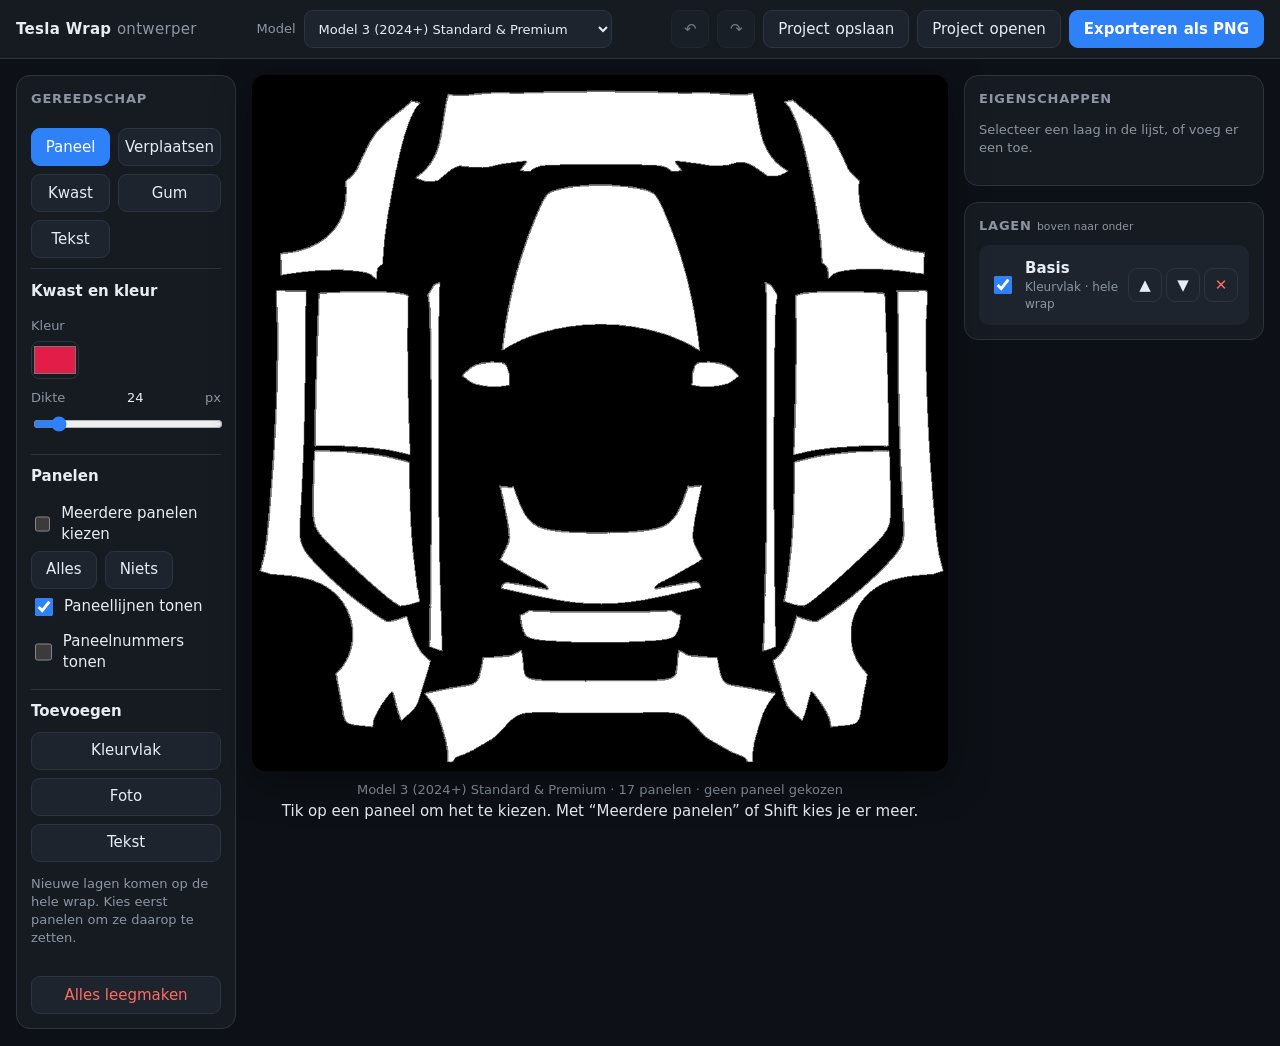
==== index.html @ 374caa1b "Add Tesla model picker with the official Tesla templates - Model picker in the header: 12 Tesla mode" ====
<!doctype html>
<html lang="nl">
<head>
  <meta charset="utf-8">
  <meta name="viewport" content="width=device-width, initial-scale=1, viewport-fit=cover">
  <meta name="description" content="Ontwerp je eigen Tesla wrap en download hem als PNG, klaar voor de Tesla-app.">
  <meta name="theme-color" content="#0d1117">
  <title>Tesla Wrap Ontwerper</title>
  <link rel="icon" href="data:,">
  <link rel="stylesheet" href="css/style.css">
</head>
<body>
  <header class="topbar">
    <div class="brand">Tesla Wrap <span>ontwerper</span></div>
    <label class="model-pick">
      <span>Model</span>
      <select id="model" aria-label="Kies je Tesla-model"></select>
    </label>
    <div class="top-actions">
      <button class="btn icon" id="undo" type="button" aria-label="Ongedaan maken" title="Ongedaan maken (Ctrl+Z)" disabled>↶</button>
      <button class="btn icon" id="redo" type="button" aria-label="Opnieuw" title="Opnieuw (Ctrl+Y)" disabled>↷</button>
      <button class="btn" id="save-project" type="button"><span class="hide-sm">Project </span>opslaan</button>
      <button class="btn" id="open-project" type="button"><span class="hide-sm">Project </span>openen</button>
      <button class="btn primary" id="export" type="button">Exporteren<span class="hide-sm"> als PNG</span></button>
    </div>
  </header>

  <main class="layout">
    <section class="card tools" aria-label="Gereedschap">
      <h2>Gereedschap</h2>
      <div class="tool-grid">
        <button class="btn" type="button" data-tool="select" aria-pressed="true">Paneel</button>
        <button class="btn" type="button" data-tool="move" aria-pressed="false">Verplaatsen</button>
        <button class="btn" type="button" data-tool="brush" aria-pressed="false">Kwast</button>
        <button class="btn" type="button" data-tool="eraser" aria-pressed="false">Gum</button>
        <button class="btn" type="button" data-tool="text" aria-pressed="false">Tekst</button>
      </div>

      <details open>
        <summary>Kwast en kleur</summary>
        <label class="field"><span>Kleur</span><input type="color" id="color" value="#e11d48"></label>
        <label class="field"><span>Dikte <b id="size-out">24</b> px</span><input type="range" id="size" min="4" max="200" value="24"></label>
      </details>

      <details open>
        <summary>Panelen</summary>
        <label class="check"><input type="checkbox" id="multi"> Meerdere panelen kiezen</label>
        <div class="row">
          <button class="btn" type="button" id="select-all">Alles</button>
          <button class="btn" type="button" id="select-none">Niets</button>
        </div>
        <label class="check"><input type="checkbox" id="outlines" checked> Paneellijnen tonen</label>
        <label class="check"><input type="checkbox" id="labels"> Paneelnummers tonen</label>
      </details>

      <details open>
        <summary>Toevoegen</summary>
        <div class="stack">
          <button class="btn" type="button" id="add-fill">Kleurvlak</button>
          <button class="btn" type="button" id="add-photo">Foto</button>
          <button class="btn" type="button" id="add-text">Tekst</button>
        </div>
        <p class="muted small" id="scope-note"></p>
      </details>

      <button class="btn danger" type="button" id="clear-all">Alles leegmaken</button>
    </section>

    <section class="stage-col" aria-label="Ontwerp">
      <div class="stage" id="stage">
        <canvas id="wrap" width="1024" height="1024" aria-hidden="true"></canvas>
        <canvas id="overlay" width="1024" height="1024" role="img" aria-label="Ontwerp van de wrap"></canvas>
      </div>
      <p class="status" id="status" aria-live="polite"></p>
      <p class="hint" id="hint"></p>
    </section>

    <aside class="side">
      <section class="card">
        <h2>Eigenschappen</h2>
        <div id="props"></div>
      </section>
      <section class="card">
        <h2>Lagen <small>boven naar onder</small></h2>
        <ol class="layer-list" id="layers"></ol>
      </section>
    </aside>
  </main>

  <dialog id="export-dialog" aria-labelledby="export-title">
    <form method="dialog" class="export-head">
      <h2 id="export-title">Exporteren</h2>
      <button class="btn icon" value="close" aria-label="Sluiten">✕</button>
    </form>
    <div class="export-body">
      <img id="export-preview" alt="Voorbeeld van je wrap">
      <p class="muted small" id="export-info"></p>
      <ul class="checks" id="export-checks"></ul>
      <p class="muted small">Upload dit bestand daarna in de Tesla-app: Creations → Wrap → Upload (vanaf app-versie 4.59.0).</p>
    </div>
    <div class="export-actions">
      <a class="btn primary" id="export-download" download>Downloaden als PNG</a>
      <button class="btn" id="export-share" type="button" hidden>Delen / opslaan</button>
    </div>
  </dialog>

  <input type="file" id="photo-input" accept="image/*" class="sr-only" tabindex="-1">
  <input type="file" id="project-input" accept="application/json,.json" class="sr-only" tabindex="-1">
  <script type="module" src="js/app.js"></script>
</body>
</html>
---- css/style.css ----
:root {
  color-scheme: dark;
  --bg: #0d1117;
  --panel: #161b22;
  --panel-2: #1d242e;
  --line: #2b3441;
  --text: #e6edf3;
  --muted: #8b96a3;
  --accent: #2f81f7;
  --danger: #ff6b63;
  --ok: #3fb950;
  --radius: 14px;
}

* { box-sizing: border-box; }
[hidden] { display: none !important; }

html, body { margin: 0; }
body {
  background: var(--bg);
  color: var(--text);
  font: 15px/1.4 system-ui, -apple-system, "Segoe UI", Roboto, sans-serif;
  -webkit-font-smoothing: antialiased;
}

h2 {
  margin: 0 0 10px;
  font-size: 13px;
  font-weight: 600;
  letter-spacing: 0.06em;
  text-transform: uppercase;
  color: var(--muted);
}
h2 small { font-weight: 400; letter-spacing: 0; text-transform: none; }
h3 { margin: 0 0 8px; font-size: 16px; }

.muted { color: var(--muted); }
.small { font-size: 13px; }
.sr-only {
  position: absolute;
  width: 1px;
  height: 1px;
  overflow: hidden;
  clip: rect(0 0 0 0);
  white-space: nowrap;
}

/* --- kopbalk --------------------------------------------------------------- */

.topbar {
  position: sticky;
  top: 0;
  z-index: 10;
  display: flex;
  flex-wrap: wrap;
  gap: 10px;
  align-items: center;
  justify-content: space-between;
  padding: 10px 16px;
  background: var(--panel);
  border-bottom: 1px solid var(--line);
}
.brand { font-weight: 700; letter-spacing: 0.02em; }
.brand span { font-weight: 400; color: var(--muted); }
.top-actions { display: flex; flex-wrap: wrap; gap: 8px; }
.model-pick { display: flex; align-items: center; gap: 8px; color: var(--muted); font-size: 13px; }
.model-pick select {
  min-height: 38px;
  max-width: 100%;
  padding: 0 10px;
  border: 1px solid var(--line);
  border-radius: 9px;
  background: var(--panel-2);
  color: var(--text);
  font: inherit;
}

/* --- knoppen en velden ------------------------------------------------------- */

.btn {
  display: inline-flex;
  text-decoration: none;
  align-items: center;
  justify-content: center;
  gap: 6px;
  min-height: 38px;
  padding: 0 14px;
  border: 1px solid var(--line);
  border-radius: 9px;
  background: var(--panel-2);
  color: var(--text);
  font: inherit;
  cursor: pointer;
  touch-action: manipulation;
}
.btn:hover:not(:disabled) { border-color: #3d4a5a; }
.btn:disabled { opacity: 0.45; cursor: default; }
.btn.icon { width: 38px; padding: 0; }
.btn.primary { background: var(--accent); border-color: var(--accent); color: #fff; font-weight: 600; }
.btn.danger { color: var(--danger); }
.btn.on, .btn[aria-pressed="true"] { background: var(--accent); border-color: var(--accent); color: #fff; }

:focus-visible { outline: 2px solid var(--accent); outline-offset: 2px; }

.row { display: flex; flex-wrap: wrap; gap: 8px; }
.stack { display: grid; gap: 8px; }
.seg { display: flex; flex-wrap: wrap; gap: 6px; }
.seg .btn { flex: 1 1 auto; }

.check {
  display: flex;
  align-items: center;
  gap: 8px;
  padding: 6px 0;
  cursor: pointer;
}
.check input, .layer input[type="checkbox"] { width: 18px; height: 18px; accent-color: var(--accent); }

.field { display: flex; flex-direction: column; gap: 6px; margin: 10px 0; }
.field > span { display: flex; justify-content: space-between; color: var(--muted); font-size: 13px; }
.field b { color: var(--text); font-weight: 500; }
input[type="range"] { width: 100%; accent-color: var(--accent); }
input[type="color"] {
  width: 48px;
  height: 38px;
  padding: 0;
  border: 1px solid var(--line);
  border-radius: 8px;
  background: none;
  cursor: pointer;
}
input[type="text"], select {
  width: 100%;
  min-height: 38px;
  padding: 0 10px;
  border: 1px solid var(--line);
  border-radius: 9px;
  background: var(--bg);
  color: var(--text);
  font: inherit;
}

/* --- indeling ---------------------------------------------------------------- */

.layout {
  display: grid;
  grid-template-columns: 220px minmax(0, 1fr) 300px;
  grid-template-areas: "tools stage side";
  gap: 16px;
  align-items: start;
  max-width: 1400px;
  margin: 0 auto;
  padding: 16px;
}
.card {
  padding: 14px;
  background: var(--panel);
  border: 1px solid var(--line);
  border-radius: var(--radius);
}
.tools { grid-area: tools; display: flex; flex-direction: column; gap: 10px; }
.tool-grid { display: grid; grid-template-columns: 1fr 1fr; gap: 8px; }
.tool-grid .btn { padding: 0 6px; }
details { padding-top: 6px; border-top: 1px solid var(--line); }
summary { display: flex; align-items: center; min-height: 32px; margin-bottom: 4px; font-weight: 600; cursor: pointer; }
.tools .danger { margin-top: 6px; }

.stage-col { grid-area: stage; min-width: 0; }
.stage {
  position: relative;
  width: min(100%, 720px, calc(100vh - 190px));
  aspect-ratio: 1 / 1;
  margin: 0 auto;
  overflow: hidden;
  background: #000;
  border-radius: 14px;
  box-shadow: 0 10px 40px rgba(0, 0, 0, 0.45);
  -webkit-touch-callout: none;
  user-select: none;
}
.stage canvas { position: absolute; inset: 0; width: 100%; height: 100%; }
#overlay { touch-action: none; cursor: crosshair; }
.status { margin: 10px 0 2px; color: var(--muted); font-size: 13px; text-align: center; }
.hint { margin: 0; text-align: center; }

.side { grid-area: side; display: flex; flex-direction: column; gap: 16px; min-width: 0; }
#props .btn { margin-top: 6px; }

/* --- lagenlijst -------------------------------------------------------------- */

.layer-list { display: grid; gap: 8px; margin: 0; padding: 0; list-style: none; }
.layer {
  display: grid;
  grid-template-columns: auto minmax(0, 1fr) auto;
  align-items: center;
  gap: 10px;
  padding: 8px 10px;
  background: var(--panel-2);
  border: 1px solid transparent;
  border-radius: 10px;
}
.layer.is-selected { border-color: var(--accent); }
.layer-name {
  display: grid;
  min-width: 0;
  padding: 4px 0;
  border: 0;
  background: none;
  color: var(--text);
  font: inherit;
  text-align: left;
  cursor: pointer;
}
.layer-name strong { overflow: hidden; font-weight: 600; text-overflow: ellipsis; white-space: nowrap; }
.layer-name small { color: var(--muted); font-size: 12px; }
.layer-btns { display: flex; gap: 4px; }
.layer-btns .btn { width: 34px; min-height: 34px; padding: 0; }

/* --- export-dialoog ----------------------------------------------------------- */

dialog {
  width: min(560px, 94vw);
  padding: 0;
  border: 1px solid var(--line);
  border-radius: 16px;
  background: var(--panel);
  color: var(--text);
}
dialog::backdrop { background: rgba(0, 0, 0, 0.65); }
.export-head {
  display: flex;
  align-items: center;
  justify-content: space-between;
  padding: 14px 16px;
  border-bottom: 1px solid var(--line);
}
.export-head h2 { margin: 0; }
.export-body { display: grid; gap: 12px; padding: 16px; }
#export-preview {
  width: 100%;
  aspect-ratio: 1 / 1;
  object-fit: contain;
  background: #000;
  border-radius: 10px;
}
.checks { display: grid; gap: 6px; margin: 0; padding: 0; list-style: none; font-size: 14px; }
.checks li span { display: inline-block; width: 22px; font-weight: 700; }
.checks .ok span { color: var(--ok); }
.checks .fail, .checks .fail span { color: var(--danger); }
.export-actions { display: flex; flex-wrap: wrap; gap: 8px; padding: 0 16px 16px; }
.export-actions .btn { flex: 1 1 auto; }

/* --- smal scherm (telefoon) ---------------------------------------------------- */

@media (max-width: 900px) {
  .layout {
    grid-template-columns: minmax(0, 1fr);
    grid-template-areas: "stage" "tools" "side";
    gap: 12px;
    padding: 10px;
  }
  .stage { width: min(100%, 600px); }
  .tool-grid { grid-template-columns: repeat(5, minmax(0, 1fr)); }
  .tool-grid .btn { min-height: 44px; font-size: 13px; }
  .btn { min-height: 44px; }
  .btn.icon { width: 44px; }
  .side { display: grid; grid-template-columns: minmax(0, 1fr); }
  .topbar { padding: 8px 10px; }
}

@media (max-width: 520px) {
  .topbar { position: static; padding: 8px; gap: 8px; }
  .brand { display: none; }
  .model-pick { width: 100%; }
  .model-pick select { flex: 1; max-width: none; min-height: 44px; }
  .top-actions { width: 100%; gap: 6px; }
  .top-actions .btn { min-height: 40px; padding: 0 8px; font-size: 14px; }
  .top-actions .btn.icon { flex: 0 0 40px; }
  .hide-sm { display: none; }
  .tool-grid { grid-template-columns: repeat(3, minmax(0, 1fr)); }
  .layer-btns .btn { width: 40px; min-height: 40px; }
}
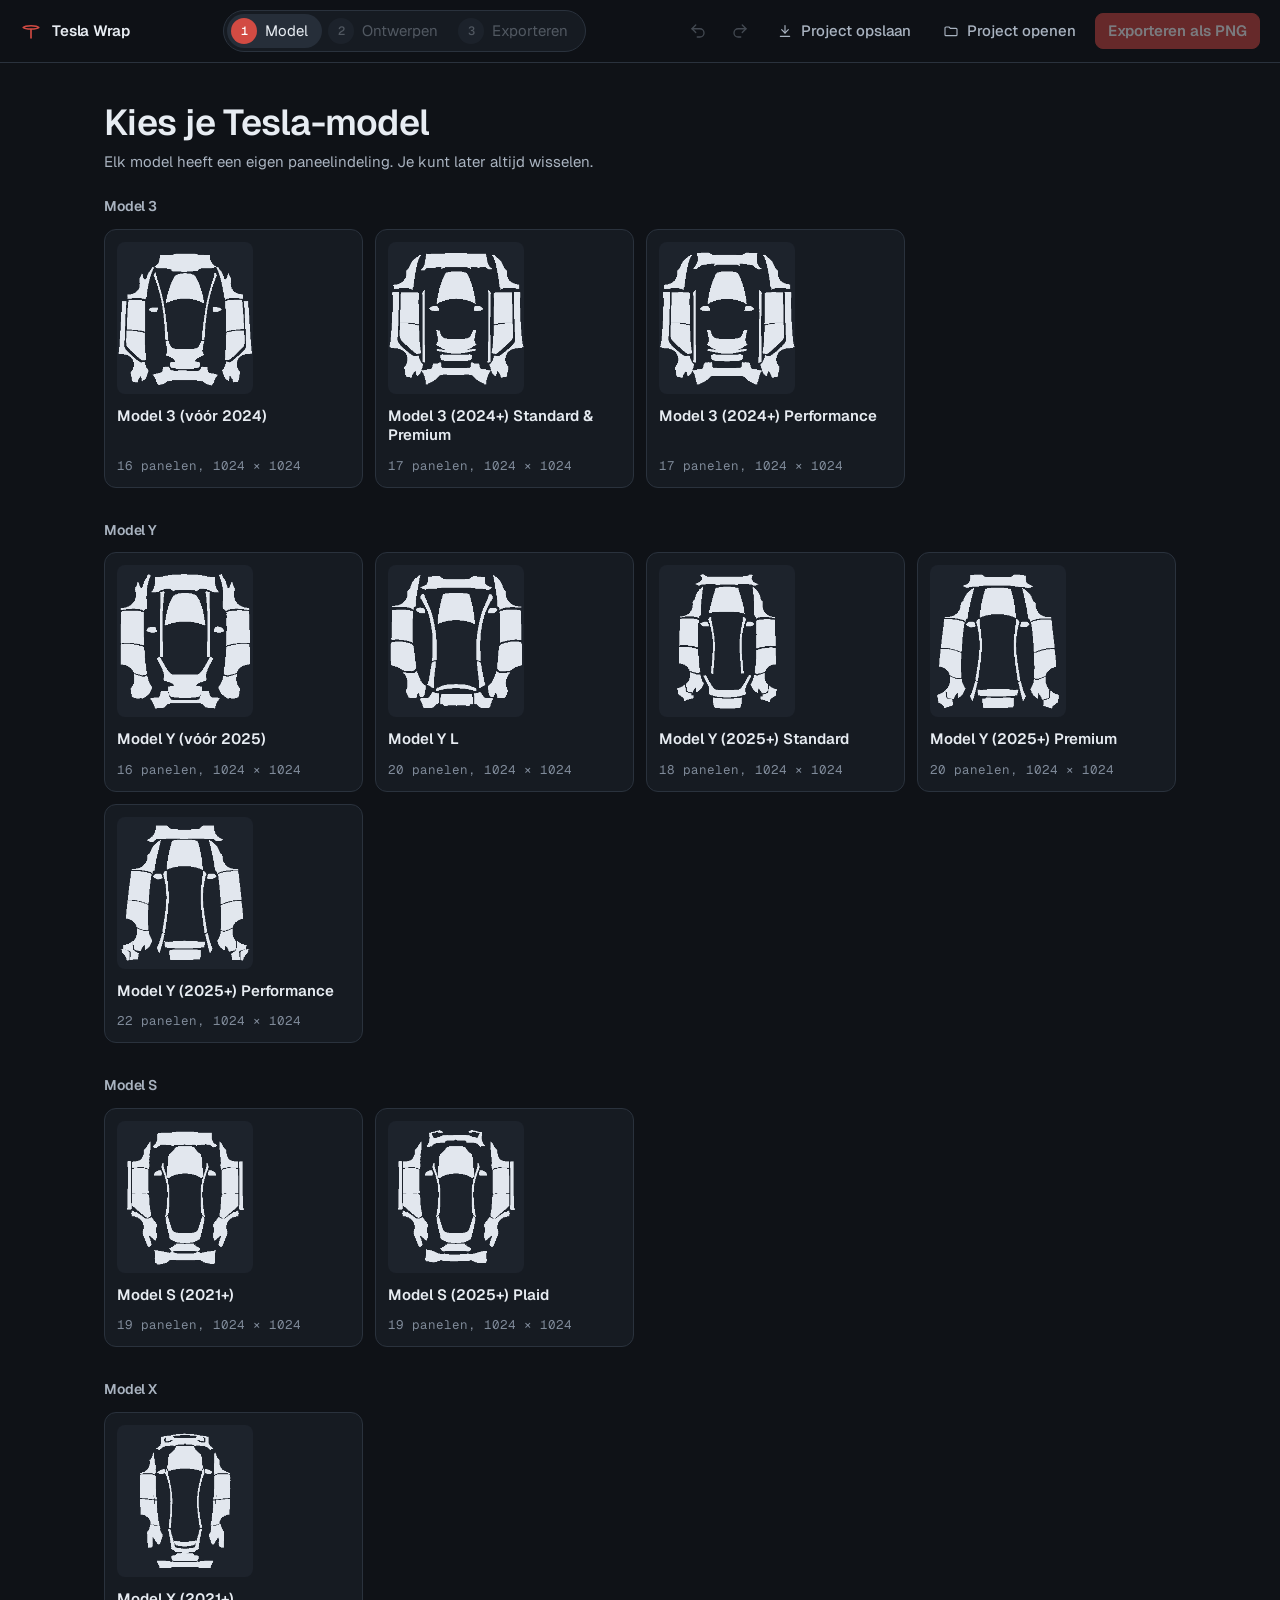
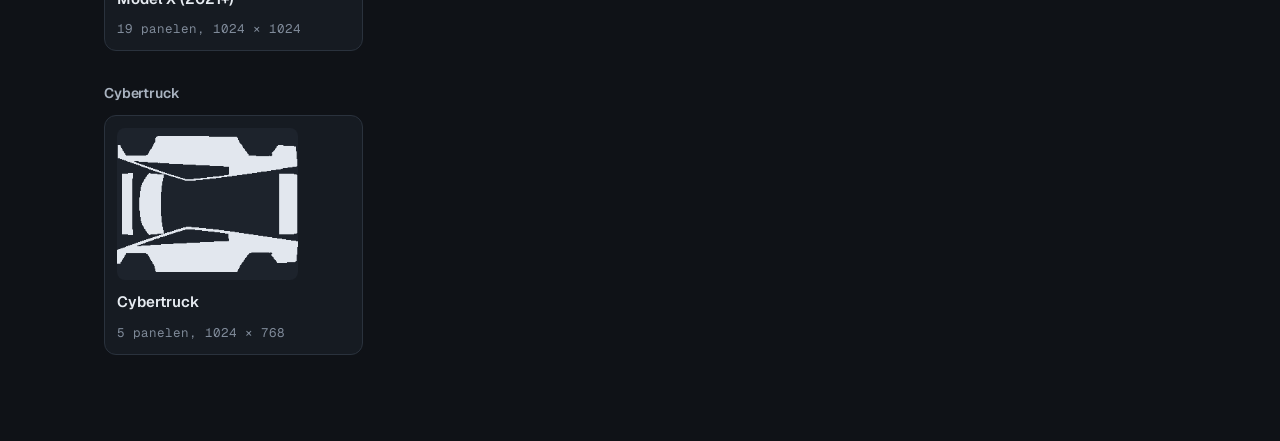
==== commit b4aeffd0: "Redesign the editor: model first, zoom, symmetry, stickers, autosave - Three steps at the top (model" ====
--- a/index.html
+++ b/index.html
@@ -3,54 +3,109 @@
 <head>
   <meta charset="utf-8">
   <meta name="viewport" content="width=device-width, initial-scale=1, viewport-fit=cover">
-  <meta name="description" content="Ontwerp je eigen Tesla wrap en download hem als PNG, klaar voor de Tesla-app.">
-  <meta name="theme-color" content="#0d1117">
+  <meta name="description" content="Ontwerp je eigen Tesla-wrap en exporteer hem als PNG, klaar voor de Tesla-app.">
+  <meta name="theme-color" content="#0f1217">
   <title>Tesla Wrap Ontwerper</title>
   <link rel="icon" href="data:,">
+  <link rel="preconnect" href="https://fonts.googleapis.com">
+  <link rel="preconnect" href="https://fonts.gstatic.com" crossorigin>
+  <link rel="stylesheet" href="https://fonts.googleapis.com/css2?family=Geist:wght@400;500;600;700&family=Geist+Mono:wght@400;500&display=swap">
   <link rel="stylesheet" href="css/style.css">
 </head>
 <body>
   <header class="topbar">
-    <div class="brand">Tesla Wrap <span>ontwerper</span></div>
-    <label class="model-pick">
-      <span>Model</span>
-      <select id="model" aria-label="Kies je Tesla-model"></select>
-    </label>
+    <div class="brand">
+      <svg class="logo" viewBox="0 0 24 24" aria-hidden="true"><path d="M3.5 8.2c2.3-2.6 14.7-2.6 17 0-2.3 2.2-14.7 2.2-17 0z"/><path d="M12 10.5v9"/></svg>
+      <span>Tesla Wrap</span>
+    </div>
+
+    <nav class="steps" aria-label="Stappen">
+      <button class="step" type="button" data-step="model"><span class="step-num">1</span><span>Model</span></button>
+      <button class="step" type="button" data-step="edit" disabled><span class="step-num">2</span><span>Ontwerpen</span></button>
+      <button class="step" type="button" data-step="export" disabled><span class="step-num">3</span><span>Exporteren</span></button>
+    </nav>
+
     <div class="top-actions">
-      <button class="btn icon" id="undo" type="button" aria-label="Ongedaan maken" title="Ongedaan maken (Ctrl+Z)" disabled>↶</button>
-      <button class="btn icon" id="redo" type="button" aria-label="Opnieuw" title="Opnieuw (Ctrl+Y)" disabled>↷</button>
-      <button class="btn" id="save-project" type="button"><span class="hide-sm">Project </span>opslaan</button>
-      <button class="btn" id="open-project" type="button"><span class="hide-sm">Project </span>openen</button>
-      <button class="btn primary" id="export" type="button">Exporteren<span class="hide-sm"> als PNG</span></button>
+      <button class="icon-btn" id="undo" type="button" aria-label="Ongedaan maken" title="Ongedaan maken (Ctrl+Z)" disabled>
+        <svg class="i" viewBox="0 0 24 24" aria-hidden="true"><path d="M9 14 4 9l5-5"/><path d="M4 9h10.5a5.5 5.5 0 0 1 0 11H11"/></svg>
+      </button>
+      <button class="icon-btn" id="redo" type="button" aria-label="Opnieuw" title="Opnieuw (Ctrl+Y)" disabled>
+        <svg class="i" viewBox="0 0 24 24" aria-hidden="true"><path d="m15 14 5-5-5-5"/><path d="M20 9H9.5a5.5 5.5 0 0 0 0 11H13"/></svg>
+      </button>
+      <button class="btn quiet" id="save-project" type="button" title="Project opslaan als bestand">
+        <svg class="i" viewBox="0 0 24 24" aria-hidden="true"><path d="M12 4v11"/><path d="m7 10 5 5 5-5"/><path d="M5 20h14"/></svg>
+        <span class="hide-sm">Project opslaan</span>
+      </button>
+      <button class="btn quiet" id="open-project" type="button" title="Project openen uit bestand">
+        <svg class="i" viewBox="0 0 24 24" aria-hidden="true"><path d="M3 7.5A1.5 1.5 0 0 1 4.5 6H9l2 2h8.5A1.5 1.5 0 0 1 21 9.5v8a1.5 1.5 0 0 1-1.5 1.5h-15A1.5 1.5 0 0 1 3 17.5z"/></svg>
+        <span class="hide-sm">Project openen</span>
+      </button>
+      <button class="btn primary" id="export" type="button" disabled>Exporteren als PNG</button>
     </div>
   </header>
 
-  <main class="layout">
-    <section class="card tools" aria-label="Gereedschap">
-      <h2>Gereedschap</h2>
-      <div class="tool-grid">
-        <button class="btn" type="button" data-tool="select" aria-pressed="true">Paneel</button>
-        <button class="btn" type="button" data-tool="move" aria-pressed="false">Verplaatsen</button>
-        <button class="btn" type="button" data-tool="brush" aria-pressed="false">Kwast</button>
-        <button class="btn" type="button" data-tool="eraser" aria-pressed="false">Gum</button>
-        <button class="btn" type="button" data-tool="text" aria-pressed="false">Tekst</button>
+  <!-- Stap 1: model kiezen -->
+  <div class="view" id="start">
+    <div class="start-head">
+      <div>
+        <h1>Kies je Tesla-model</h1>
+        <p>Elk model heeft een eigen paneelindeling. Je kunt later altijd wisselen.</p>
+      </div>
+      <button class="btn quiet" id="start-back" type="button" hidden>Terug naar mijn ontwerp</button>
+    </div>
+
+    <section class="resume" id="resume" hidden>
+      <div class="resume-text">
+        <strong id="resume-title"></strong>
+        <span class="muted small" id="resume-meta"></span>
+      </div>
+      <div class="resume-actions">
+        <button class="btn primary" id="resume-open" type="button">Doorgaan</button>
+        <button class="btn quiet" id="resume-clear" type="button">Verwijderen</button>
+      </div>
+    </section>
+
+    <div id="model-grid"></div>
+    <p class="muted small" id="start-note"></p>
+  </div>
+
+  <!-- Stap 2: ontwerpen -->
+  <div class="layout" id="editor" hidden>
+    <aside class="tools card" aria-label="Gereedschap">
+      <div class="tool-list" role="group" aria-label="Gereedschap">
+        <button class="tool" type="button" data-tool="select" aria-pressed="true">
+          <svg class="i" viewBox="0 0 24 24" aria-hidden="true"><path d="M5 3.5 18 11l-5.5 1.5L10 18z"/></svg><span>Selecteer</span>
+        </button>
+        <button class="tool" type="button" data-tool="move" aria-pressed="false">
+          <svg class="i" viewBox="0 0 24 24" aria-hidden="true"><path d="M12 3v18M3 12h18"/><path d="m9 6 3-3 3 3M9 18l3 3 3-3M6 9l-3 3 3 3M18 9l3 3-3 3"/></svg><span>Verplaats</span>
+        </button>
+        <button class="tool" type="button" data-tool="brush" aria-pressed="false">
+          <svg class="i" viewBox="0 0 24 24" aria-hidden="true"><path d="M19 4 10 13"/><path d="M9.5 13.5a3 3 0 0 0-3 3c-.6 1.6-1.5 2.5-3.5 3 2.5 1.2 6 .8 7.5-1.2a3 3 0 0 0-1-4.8z"/></svg><span>Kwast</span>
+        </button>
+        <button class="tool" type="button" data-tool="eraser" aria-pressed="false">
+          <svg class="i" viewBox="0 0 24 24" aria-hidden="true"><path d="m7 16-3.5-3.5a1.5 1.5 0 0 1 0-2.1L13 3.9a1.5 1.5 0 0 1 2.1 0l5 5a1.5 1.5 0 0 1 0 2.1L12 19.5H9z"/><path d="m9.5 9.5 6 6"/></svg><span>Gum</span>
+        </button>
+        <button class="tool" type="button" data-tool="text" aria-pressed="false">
+          <svg class="i" viewBox="0 0 24 24" aria-hidden="true"><path d="M5 6.5V5h14v1.5M12 5v14M9 19h6"/></svg><span>Tekst</span>
+        </button>
       </div>
 
       <details open>
-        <summary>Kwast en kleur</summary>
-        <label class="field"><span>Kleur</span><input type="color" id="color" value="#e11d48"></label>
-        <label class="field"><span>Dikte <b id="size-out">24</b> px</span><input type="range" id="size" min="4" max="200" value="24"></label>
+        <summary>Kleur en dikte</summary>
+        <label class="field"><span>Kleur</span><input type="color" id="color" value="#d24b43"></label>
+        <label class="field"><span>Dikte <b class="mono" id="size-out">24</b> px</span><input type="range" id="size" min="4" max="200" value="24"></label>
       </details>
 
       <details open>
         <summary>Panelen</summary>
         <label class="check"><input type="checkbox" id="multi"> Meerdere panelen kiezen</label>
+        <label class="check"><input type="checkbox" id="symmetry"> Symmetrisch tekenen</label>
         <div class="row">
           <button class="btn" type="button" id="select-all">Alles</button>
           <button class="btn" type="button" id="select-none">Niets</button>
         </div>
-        <label class="check"><input type="checkbox" id="outlines" checked> Paneellijnen tonen</label>
-        <label class="check"><input type="checkbox" id="labels"> Paneelnummers tonen</label>
+        <label class="check"><input type="checkbox" id="outlines" checked> Paneellijnen</label>
+        <label class="check"><input type="checkbox" id="labels"> Paneelnummers</label>
       </details>
 
       <details open>
@@ -58,21 +113,45 @@
         <div class="stack">
           <button class="btn" type="button" id="add-fill">Kleurvlak</button>
           <button class="btn" type="button" id="add-photo">Foto</button>
+          <button class="btn" type="button" id="add-sticker">Sticker of logo</button>
           <button class="btn" type="button" id="add-text">Tekst</button>
         </div>
         <p class="muted small" id="scope-note"></p>
       </details>
 
-      <button class="btn danger" type="button" id="clear-all">Alles leegmaken</button>
-    </section>
+      <button class="btn quiet danger" type="button" id="clear-all">Alles leegmaken</button>
+    </aside>
 
     <section class="stage-col" aria-label="Ontwerp">
       <div class="stage" id="stage">
-        <canvas id="wrap" width="1024" height="1024" aria-hidden="true"></canvas>
-        <canvas id="overlay" width="1024" height="1024" role="img" aria-label="Ontwerp van de wrap"></canvas>
-      </div>
-      <p class="status" id="status" aria-live="polite"></p>
-      <p class="hint" id="hint"></p>
+        <div class="viewport" id="viewport">
+          <canvas id="wrap" width="1024" height="1024" aria-hidden="true"></canvas>
+          <canvas id="overlay" width="1024" height="1024" role="img" aria-label="Ontwerp van de wrap"></canvas>
+        </div>
+        <div class="zoom" role="toolbar" aria-label="Zoom">
+          <button class="icon-btn" id="zoom-out" type="button" aria-label="Uitzoomen" title="Uitzoomen (-)">
+            <svg class="i" viewBox="0 0 24 24" aria-hidden="true"><path d="M5 12h14"/></svg>
+          </button>
+          <output class="mono" id="zoom-level">100%</output>
+          <button class="icon-btn" id="zoom-in" type="button" aria-label="Inzoomen" title="Inzoomen (+)">
+            <svg class="i" viewBox="0 0 24 24" aria-hidden="true"><path d="M12 5v14M5 12h14"/></svg>
+          </button>
+          <button class="icon-btn" id="zoom-fit" type="button" aria-label="Hele wrap in beeld" title="Hele wrap (0)">
+            <svg class="i" viewBox="0 0 24 24" aria-hidden="true"><path d="M4 9V4h5M20 9V4h-5M4 15v5h5M20 15v5h-5"/></svg>
+          </button>
+          <button class="icon-btn" id="zoom-panel" type="button" aria-label="Naar gekozen paneel zoomen" title="Naar gekozen paneel">
+            <svg class="i" viewBox="0 0 24 24" aria-hidden="true"><circle cx="12" cy="12" r="6.5"/><circle cx="12" cy="12" r="1.8"/><path d="M12 3v2.5M12 18.5V21M3 12h2.5M18.5 12H21"/></svg>
+          </button>
+        </div>
+      </div>
+      <div class="meta">
+        <div class="model-line">
+          <span class="model-title" id="model-name"></span>
+          <span class="chip mono" id="panel-count"></span>
+          <span class="chip mono" id="sel-count"></span>
+        </div>
+        <p class="hint" id="hint"></p>
+      </div>
     </section>
 
     <aside class="side">
@@ -81,30 +160,51 @@
         <div id="props"></div>
       </section>
       <section class="card">
-        <h2>Lagen <small>boven naar onder</small></h2>
+        <h2>Lagen</h2>
         <ol class="layer-list" id="layers"></ol>
       </section>
     </aside>
-  </main>
+
+    <nav class="mobile-tools" aria-label="Gereedschap op de telefoon">
+      <button class="tool" type="button" data-tool="select" aria-pressed="true">
+        <svg class="i" viewBox="0 0 24 24" aria-hidden="true"><path d="M5 3.5 18 11l-5.5 1.5L10 18z"/></svg><span>Selecteer</span>
+      </button>
+      <button class="tool" type="button" data-tool="move" aria-pressed="false">
+        <svg class="i" viewBox="0 0 24 24" aria-hidden="true"><path d="M12 3v18M3 12h18"/><path d="m9 6 3-3 3 3M9 18l3 3 3-3M6 9l-3 3 3 3M18 9l3 3-3 3"/></svg><span>Verplaats</span>
+      </button>
+      <button class="tool" type="button" data-tool="brush" aria-pressed="false">
+        <svg class="i" viewBox="0 0 24 24" aria-hidden="true"><path d="M19 4 10 13"/><path d="M9.5 13.5a3 3 0 0 0-3 3c-.6 1.6-1.5 2.5-3.5 3 2.5 1.2 6 .8 7.5-1.2a3 3 0 0 0-1-4.8z"/></svg><span>Kwast</span>
+      </button>
+      <button class="tool" type="button" data-tool="eraser" aria-pressed="false">
+        <svg class="i" viewBox="0 0 24 24" aria-hidden="true"><path d="m7 16-3.5-3.5a1.5 1.5 0 0 1 0-2.1L13 3.9a1.5 1.5 0 0 1 2.1 0l5 5a1.5 1.5 0 0 1 0 2.1L12 19.5H9z"/><path d="m9.5 9.5 6 6"/></svg><span>Gum</span>
+      </button>
+      <button class="tool" type="button" data-tool="text" aria-pressed="false">
+        <svg class="i" viewBox="0 0 24 24" aria-hidden="true"><path d="M5 6.5V5h14v1.5M12 5v14M9 19h6"/></svg><span>Tekst</span>
+      </button>
+    </nav>
+  </div>
 
   <dialog id="export-dialog" aria-labelledby="export-title">
     <form method="dialog" class="export-head">
       <h2 id="export-title">Exporteren</h2>
-      <button class="btn icon" value="close" aria-label="Sluiten">✕</button>
+      <button class="icon-btn" value="close" aria-label="Sluiten">
+        <svg class="i" viewBox="0 0 24 24" aria-hidden="true"><path d="M7 7l10 10M17 7 7 17"/></svg>
+      </button>
     </form>
     <div class="export-body">
       <img id="export-preview" alt="Voorbeeld van je wrap">
       <p class="muted small" id="export-info"></p>
       <ul class="checks" id="export-checks"></ul>
-      <p class="muted small">Upload dit bestand daarna in de Tesla-app: Creations → Wrap → Upload (vanaf app-versie 4.59.0).</p>
+      <p class="muted small">Upload dit bestand daarna in de Tesla-app: Creations, Wrap, Upload (vanaf versie 4.59.0).</p>
     </div>
     <div class="export-actions">
       <a class="btn primary" id="export-download" download>Downloaden als PNG</a>
-      <button class="btn" id="export-share" type="button" hidden>Delen / opslaan</button>
+      <button class="btn" id="export-share" type="button" hidden>Delen of opslaan</button>
     </div>
   </dialog>
 
   <input type="file" id="photo-input" accept="image/*" class="sr-only" tabindex="-1">
+  <input type="file" id="sticker-input" accept="image/png,image/webp,image/svg+xml" class="sr-only" tabindex="-1">
   <input type="file" id="project-input" accept="application/json,.json" class="sr-only" tabindex="-1">
   <script type="module" src="js/app.js"></script>
 </body>
--- a/css/style.css
+++ b/css/style.css
@@ -1,41 +1,96 @@
+/* Tesla Wrap Ontwerper.
+   Donker en antraciet (geen puur zwart), één gedempte rode accentkleur, en Geist voor tekst
+   met Geist Mono voor getallen. Bewegingen zijn kort en tonen alleen iets dat je zelf veroorzaakt. */
 :root {
   color-scheme: dark;
-  --bg: #0d1117;
-  --panel: #161b22;
-  --panel-2: #1d242e;
-  --line: #2b3441;
-  --text: #e6edf3;
-  --muted: #8b96a3;
-  --accent: #2f81f7;
-  --danger: #ff6b63;
-  --ok: #3fb950;
-  --radius: 14px;
-}
-
-* { box-sizing: border-box; }
-[hidden] { display: none !important; }
-
-html, body { margin: 0; }
+  --bg: #0f1217;
+  --surface: #161b22;
+  --surface-2: #1d232c;
+  --surface-3: #262e39;
+  --line: #2a323d;
+  --line-strong: #3b4553;
+  --text: #e7ecf2;
+  --text-2: #a9b3c0;
+  --muted: #7f8a99;
+  --accent: #d24b43;
+  --accent-hover: #de5c53;
+  --accent-ink: #ffffff;
+  --accent-soft: rgba(210, 75, 67, 0.14);
+  --danger: #f08a82;
+  --ok: #7fd296;
+  --r-s: 8px;
+  --r-m: 12px;
+  --r-l: 16px;
+  --shadow: 0 18px 44px -18px rgba(0, 0, 0, 0.7);
+  --font: "Geist", system-ui, -apple-system, "Segoe UI", Roboto, sans-serif;
+  --mono: "Geist Mono", ui-monospace, "SF Mono", Menlo, Consolas, monospace;
+}
+
+*,
+*::before,
+*::after {
+  box-sizing: border-box;
+}
+
+html,
+body {
+  margin: 0;
+}
+
 body {
   background: var(--bg);
   color: var(--text);
-  font: 15px/1.4 system-ui, -apple-system, "Segoe UI", Roboto, sans-serif;
+  font: 400 15px/1.45 var(--font);
   -webkit-font-smoothing: antialiased;
 }
 
+[hidden] {
+  display: none !important;
+}
+
+button,
+input,
+select {
+  font: inherit;
+  color: inherit;
+}
+
+h1,
+h2,
+h3 {
+  margin: 0;
+  font-weight: 600;
+  letter-spacing: -0.01em;
+}
+
+h1 {
+  font-size: clamp(26px, 3.4vw, 36px);
+  line-height: 1.1;
+  letter-spacing: -0.02em;
+}
+
 h2 {
-  margin: 0 0 10px;
+  font-size: 14px;
+  color: var(--text-2);
+}
+
+h3 {
+  font-size: 16px;
+}
+
+.muted {
+  color: var(--muted);
+}
+
+.small {
   font-size: 13px;
-  font-weight: 600;
-  letter-spacing: 0.06em;
-  text-transform: uppercase;
-  color: var(--muted);
-}
-h2 small { font-weight: 400; letter-spacing: 0; text-transform: none; }
-h3 { margin: 0 0 8px; font-size: 16px; }
-
-.muted { color: var(--muted); }
-.small { font-size: 13px; }
+}
+
+.mono {
+  font-family: var(--mono);
+  font-variant-numeric: tabular-nums;
+}
+
 .sr-only {
   position: absolute;
   width: 1px;
@@ -45,188 +100,685 @@
   white-space: nowrap;
 }
 
-/* --- kopbalk --------------------------------------------------------------- */
+:focus-visible {
+  outline: 2px solid var(--accent);
+  outline-offset: 2px;
+}
+
+/* --- kopbalk: stappen en acties -------------------------------------------------- */
 
 .topbar {
   position: sticky;
   top: 0;
-  z-index: 10;
+  z-index: 20;
+  display: flex;
+  align-items: center;
+  gap: 16px;
+  padding: 10px 20px;
+  background: rgba(15, 18, 23, 0.92);
+  backdrop-filter: blur(10px);
+  border-bottom: 1px solid var(--line);
+}
+
+.brand {
+  display: flex;
+  align-items: center;
+  gap: 10px;
+  font-weight: 600;
+  letter-spacing: -0.01em;
+  white-space: nowrap;
+}
+
+.logo {
+  width: 22px;
+  height: 22px;
+  fill: none;
+  stroke: var(--accent);
+  stroke-width: 1.8;
+  stroke-linecap: round;
+  stroke-linejoin: round;
+}
+
+.steps {
+  display: flex;
+  gap: 2px;
+  margin: 0 auto;
+  padding: 3px;
+  background: var(--surface);
+  border: 1px solid var(--line);
+  border-radius: 999px;
+}
+
+.step {
+  display: inline-flex;
+  align-items: center;
+  gap: 8px;
+  min-height: 34px;
+  padding: 4px 14px 4px 4px;
+  border: 0;
+  border-radius: 999px;
+  background: none;
+  color: var(--text-2);
+  cursor: pointer;
+  transition: background-color 0.15s ease, color 0.15s ease;
+}
+
+.step:hover:not(:disabled) {
+  color: var(--text);
+}
+
+.step:disabled {
+  opacity: 0.4;
+  cursor: default;
+}
+
+.step-num {
+  display: grid;
+  place-items: center;
+  width: 26px;
+  height: 26px;
+  border-radius: 50%;
+  background: var(--surface-3);
+  font: 500 12px/1 var(--mono);
+}
+
+.step[aria-current="step"] {
+  background: var(--surface-3);
+  color: var(--text);
+}
+
+.step[aria-current="step"] .step-num {
+  background: var(--accent);
+  color: var(--accent-ink);
+}
+
+.top-actions {
+  display: flex;
+  align-items: center;
+  gap: 6px;
+}
+
+/* --- knoppen, pictogrammen en velden ----------------------------------------------- */
+
+.btn {
+  display: inline-flex;
+  align-items: center;
+  justify-content: center;
+  gap: 8px;
+  min-height: 36px;
+  padding: 0 12px;
+  border: 1px solid var(--line);
+  border-radius: var(--r-s);
+  background: var(--surface-2);
+  color: var(--text);
+  font-weight: 500;
+  white-space: nowrap;
+  text-decoration: none;
+  cursor: pointer;
+  transition: background-color 0.15s ease, border-color 0.15s ease, color 0.15s ease, transform 0.12s ease;
+}
+
+.btn:hover:not(:disabled) {
+  background: var(--surface-3);
+  border-color: var(--line-strong);
+}
+
+.btn:active:not(:disabled) {
+  transform: scale(0.97);
+}
+
+.btn:disabled {
+  opacity: 0.45;
+  cursor: default;
+}
+
+.btn.primary {
+  background: var(--accent);
+  border-color: var(--accent);
+  color: var(--accent-ink);
+  font-weight: 600;
+}
+
+.btn.primary:hover:not(:disabled) {
+  background: var(--accent-hover);
+  border-color: var(--accent-hover);
+}
+
+.btn.quiet {
+  background: transparent;
+  border-color: transparent;
+  color: var(--text-2);
+}
+
+.btn.quiet:hover:not(:disabled) {
+  background: var(--surface-2);
+  color: var(--text);
+}
+
+.btn.danger {
+  color: var(--danger);
+}
+
+.icon-btn {
+  display: inline-grid;
+  place-items: center;
+  width: 36px;
+  height: 36px;
+  padding: 0;
+  border: 1px solid transparent;
+  border-radius: var(--r-s);
+  background: none;
+  color: var(--text-2);
+  cursor: pointer;
+  transition: background-color 0.15s ease, color 0.15s ease, transform 0.12s ease;
+}
+
+.icon-btn:hover:not(:disabled) {
+  background: var(--surface-2);
+  color: var(--text);
+}
+
+.icon-btn:active:not(:disabled) {
+  transform: scale(0.94);
+}
+
+.icon-btn:disabled {
+  opacity: 0.35;
+  cursor: default;
+}
+
+.i {
+  width: 18px;
+  height: 18px;
+  flex: none;
+  fill: none;
+  stroke: currentColor;
+  stroke-width: 1.7;
+  stroke-linecap: round;
+  stroke-linejoin: round;
+}
+
+.btn .i {
+  width: 16px;
+  height: 16px;
+}
+
+.row {
   display: flex;
   flex-wrap: wrap;
+  gap: 8px;
+}
+
+.stack {
+  display: grid;
+  gap: 6px;
+}
+
+.check {
+  display: flex;
+  align-items: center;
   gap: 10px;
-  align-items: center;
+  min-height: 32px;
+  color: var(--text-2);
+  cursor: pointer;
+}
+
+.check input,
+.layer input[type="checkbox"] {
+  width: 17px;
+  height: 17px;
+  margin: 0;
+  accent-color: var(--accent);
+}
+
+.field {
+  display: grid;
+  gap: 6px;
+  margin: 10px 0;
+}
+
+.field > span {
+  display: flex;
   justify-content: space-between;
-  padding: 10px 16px;
-  background: var(--panel);
-  border-bottom: 1px solid var(--line);
-}
-.brand { font-weight: 700; letter-spacing: 0.02em; }
-.brand span { font-weight: 400; color: var(--muted); }
-.top-actions { display: flex; flex-wrap: wrap; gap: 8px; }
-.model-pick { display: flex; align-items: center; gap: 8px; color: var(--muted); font-size: 13px; }
-.model-pick select {
-  min-height: 38px;
-  max-width: 100%;
+  align-items: baseline;
+  color: var(--text-2);
+  font-size: 13px;
+}
+
+.field b {
+  color: var(--text);
+  font-weight: 500;
+}
+
+input[type="range"] {
+  width: 100%;
+  accent-color: var(--accent);
+}
+
+input[type="color"] {
+  width: 44px;
+  height: 36px;
+  padding: 0;
+  border: 1px solid var(--line);
+  border-radius: var(--r-s);
+  background: none;
+  cursor: pointer;
+}
+
+input[type="text"],
+select {
+  width: 100%;
+  min-height: 36px;
   padding: 0 10px;
   border: 1px solid var(--line);
-  border-radius: 9px;
-  background: var(--panel-2);
-  color: var(--text);
-  font: inherit;
-}
-
-/* --- knoppen en velden ------------------------------------------------------- */
-
-.btn {
-  display: inline-flex;
-  text-decoration: none;
-  align-items: center;
-  justify-content: center;
-  gap: 6px;
-  min-height: 38px;
-  padding: 0 14px;
+  border-radius: var(--r-s);
+  background: var(--bg);
+  color: var(--text);
+}
+
+/* --- stap 1: modelkeuze ---------------------------------------------------------- */
+
+#start {
+  max-width: 1120px;
+  margin: 0 auto;
+  padding: 40px 24px 72px;
+}
+
+.start-head {
+  display: flex;
+  flex-wrap: wrap;
+  align-items: flex-end;
+  justify-content: space-between;
+  gap: 16px;
+  margin-bottom: 24px;
+}
+
+.start-head p {
+  max-width: 56ch;
+  margin: 8px 0 0;
+  color: var(--text-2);
+}
+
+.resume {
+  display: flex;
+  flex-wrap: wrap;
+  align-items: center;
+  justify-content: space-between;
+  gap: 12px;
+  margin-bottom: 28px;
+  padding: 14px 16px;
+  border: 1px solid rgba(210, 75, 67, 0.35);
+  border-radius: var(--r-m);
+  background: var(--accent-soft);
+}
+
+.resume-text {
+  display: grid;
+  gap: 2px;
+}
+
+.resume-actions {
+  display: flex;
+  gap: 8px;
+}
+
+.model-group + .model-group {
+  margin-top: 32px;
+}
+
+.model-group h2 {
+  margin-bottom: 12px;
+}
+
+.cards {
+  display: grid;
+  grid-template-columns: repeat(auto-fill, minmax(220px, 1fr));
+  gap: 12px;
+}
+
+.model-card {
+  display: flex;
+  flex-direction: column;
+  gap: 12px;
+  padding: 12px;
   border: 1px solid var(--line);
-  border-radius: 9px;
-  background: var(--panel-2);
-  color: var(--text);
-  font: inherit;
+  border-radius: var(--r-m);
+  background: var(--surface);
+  text-align: left;
   cursor: pointer;
-  touch-action: manipulation;
-}
-.btn:hover:not(:disabled) { border-color: #3d4a5a; }
-.btn:disabled { opacity: 0.45; cursor: default; }
-.btn.icon { width: 38px; padding: 0; }
-.btn.primary { background: var(--accent); border-color: var(--accent); color: #fff; font-weight: 600; }
-.btn.danger { color: var(--danger); }
-.btn.on, .btn[aria-pressed="true"] { background: var(--accent); border-color: var(--accent); color: #fff; }
-
-:focus-visible { outline: 2px solid var(--accent); outline-offset: 2px; }
-
-.row { display: flex; flex-wrap: wrap; gap: 8px; }
-.stack { display: grid; gap: 8px; }
-.seg { display: flex; flex-wrap: wrap; gap: 6px; }
-.seg .btn { flex: 1 1 auto; }
-
-.check {
-  display: flex;
-  align-items: center;
-  gap: 8px;
-  padding: 6px 0;
+  transition: background-color 0.15s ease, border-color 0.15s ease, transform 0.12s ease;
+}
+
+.model-card:hover {
+  background: var(--surface-2);
+  border-color: var(--line-strong);
+}
+
+.model-card:active {
+  transform: scale(0.985);
+}
+
+.model-card.is-current {
+  border-color: var(--accent);
+}
+
+.sil-wrap {
+  display: grid;
+  place-items: center;
+  height: 152px;
+  overflow: hidden;
+  border-radius: var(--r-s);
+  background: var(--surface-2);
+}
+
+.sil-wrap canvas {
+  width: auto;
+  height: auto;
+  max-width: 100%;
+  max-height: 136px;
+}
+
+.model-name {
+  font-weight: 600;
+  line-height: 1.3;
+}
+
+.model-meta {
+  margin-top: auto;
+  color: var(--muted);
+  font-family: var(--mono);
+  font-size: 12.5px;
+}
+
+/* --- stap 2: ontwerpen ------------------------------------------------------------ */
+
+.layout {
+  display: grid;
+  grid-template-columns: 236px minmax(0, 1fr) 300px;
+  grid-template-areas: "tools stage side";
+  gap: 20px;
+  align-items: start;
+  max-width: 1440px;
+  margin: 0 auto;
+  padding: 20px;
+}
+
+.card {
+  padding: 16px;
+  background: var(--surface);
+  border: 1px solid var(--line);
+  border-radius: var(--r-m);
+}
+
+.tools {
+  grid-area: tools;
+  position: sticky;
+  top: 84px;
+  display: flex;
+  flex-direction: column;
+  gap: 14px;
+}
+
+.tool-list {
+  display: grid;
+  gap: 2px;
+}
+
+.tool {
+  display: flex;
+  align-items: center;
+  gap: 10px;
+  height: 40px;
+  padding: 0 10px;
+  border: 1px solid transparent;
+  border-radius: var(--r-s);
+  background: none;
+  color: var(--text-2);
+  text-align: left;
   cursor: pointer;
-}
-.check input, .layer input[type="checkbox"] { width: 18px; height: 18px; accent-color: var(--accent); }
-
-.field { display: flex; flex-direction: column; gap: 6px; margin: 10px 0; }
-.field > span { display: flex; justify-content: space-between; color: var(--muted); font-size: 13px; }
-.field b { color: var(--text); font-weight: 500; }
-input[type="range"] { width: 100%; accent-color: var(--accent); }
-input[type="color"] {
-  width: 48px;
-  height: 38px;
-  padding: 0;
-  border: 1px solid var(--line);
-  border-radius: 8px;
-  background: none;
+  transition: background-color 0.15s ease, color 0.15s ease, border-color 0.15s ease, transform 0.12s ease;
+}
+
+.tool:hover {
+  background: var(--surface-2);
+  color: var(--text);
+}
+
+.tool:active {
+  transform: scale(0.98);
+}
+
+.tool[aria-pressed="true"] {
+  background: var(--surface-3);
+  border-color: var(--line-strong);
+  color: var(--text);
+}
+
+.tool[aria-pressed="true"] .i {
+  color: var(--accent);
+}
+
+details {
+  padding-top: 12px;
+  border-top: 1px solid var(--line);
+}
+
+summary {
+  display: flex;
+  align-items: center;
+  min-height: 30px;
+  font-size: 14px;
+  font-weight: 600;
+  list-style: none;
   cursor: pointer;
 }
-input[type="text"], select {
-  width: 100%;
-  min-height: 38px;
-  padding: 0 10px;
-  border: 1px solid var(--line);
-  border-radius: 9px;
-  background: var(--bg);
-  color: var(--text);
-  font: inherit;
-}
-
-/* --- indeling ---------------------------------------------------------------- */
-
-.layout {
-  display: grid;
-  grid-template-columns: 220px minmax(0, 1fr) 300px;
-  grid-template-areas: "tools stage side";
-  gap: 16px;
-  align-items: start;
-  max-width: 1400px;
-  margin: 0 auto;
-  padding: 16px;
-}
-.card {
-  padding: 14px;
-  background: var(--panel);
-  border: 1px solid var(--line);
-  border-radius: var(--radius);
-}
-.tools { grid-area: tools; display: flex; flex-direction: column; gap: 10px; }
-.tool-grid { display: grid; grid-template-columns: 1fr 1fr; gap: 8px; }
-.tool-grid .btn { padding: 0 6px; }
-details { padding-top: 6px; border-top: 1px solid var(--line); }
-summary { display: flex; align-items: center; min-height: 32px; margin-bottom: 4px; font-weight: 600; cursor: pointer; }
-.tools .danger { margin-top: 6px; }
-
-.stage-col { grid-area: stage; min-width: 0; }
+
+summary::-webkit-details-marker {
+  display: none;
+}
+
+summary::after {
+  content: "";
+  margin-left: auto;
+  width: 7px;
+  height: 7px;
+  border-right: 1.5px solid var(--muted);
+  border-bottom: 1.5px solid var(--muted);
+  transform: rotate(45deg);
+  transition: transform 0.2s ease;
+}
+
+details[open] summary::after {
+  transform: rotate(-135deg);
+}
+
+.stage-col {
+  grid-area: stage;
+  min-width: 0;
+}
+
 .stage {
   position: relative;
-  width: min(100%, 720px, calc(100vh - 190px));
+  width: min(100%, 760px, calc(100vh - 230px));
   aspect-ratio: 1 / 1;
   margin: 0 auto;
   overflow: hidden;
   background: #000;
-  border-radius: 14px;
-  box-shadow: 0 10px 40px rgba(0, 0, 0, 0.45);
+  border: 1px solid var(--line);
+  border-radius: var(--r-m);
+  box-shadow: var(--shadow);
+  touch-action: none;
   -webkit-touch-callout: none;
   user-select: none;
 }
-.stage canvas { position: absolute; inset: 0; width: 100%; height: 100%; }
-#overlay { touch-action: none; cursor: crosshair; }
-.status { margin: 10px 0 2px; color: var(--muted); font-size: 13px; text-align: center; }
-.hint { margin: 0; text-align: center; }
-
-.side { grid-area: side; display: flex; flex-direction: column; gap: 16px; min-width: 0; }
-#props .btn { margin-top: 6px; }
-
-/* --- lagenlijst -------------------------------------------------------------- */
-
-.layer-list { display: grid; gap: 8px; margin: 0; padding: 0; list-style: none; }
+
+.viewport {
+  position: absolute;
+  inset: 0;
+  transform-origin: 0 0;
+  will-change: transform;
+}
+
+.viewport canvas {
+  position: absolute;
+  inset: 0;
+  width: 100%;
+  height: 100%;
+}
+
+#overlay {
+  cursor: crosshair;
+}
+
+.zoom {
+  position: absolute;
+  right: 12px;
+  bottom: 12px;
+  z-index: 2;
+  display: flex;
+  align-items: center;
+  gap: 2px;
+  padding: 4px;
+  border: 1px solid var(--line);
+  border-radius: 999px;
+  background: rgba(22, 27, 34, 0.9);
+  backdrop-filter: blur(8px);
+}
+
+.zoom output {
+  min-width: 52px;
+  text-align: center;
+  color: var(--text-2);
+  font: 500 13px/1 var(--mono);
+}
+
+.meta {
+  display: grid;
+  justify-items: center;
+  gap: 6px;
+  margin-top: 14px;
+}
+
+.model-line {
+  display: flex;
+  flex-wrap: wrap;
+  align-items: center;
+  justify-content: center;
+  gap: 8px;
+}
+
+.model-title {
+  font-weight: 600;
+}
+
+.chip {
+  padding: 3px 9px;
+  border: 1px solid var(--line);
+  border-radius: 999px;
+  background: var(--surface-2);
+  color: var(--text-2);
+  font-size: 12.5px;
+}
+
+.hint {
+  min-height: 1.45em;
+  margin: 0;
+  color: var(--muted);
+  text-align: center;
+}
+
+.side {
+  grid-area: side;
+  display: flex;
+  flex-direction: column;
+  gap: 16px;
+  min-width: 0;
+}
+
+#props h3 {
+  margin-bottom: 4px;
+}
+
+#props .btn {
+  margin-top: 12px;
+}
+
+.layer-list {
+  display: grid;
+  gap: 6px;
+  margin: 0;
+  padding: 0;
+  list-style: none;
+}
+
 .layer {
   display: grid;
   grid-template-columns: auto minmax(0, 1fr) auto;
   align-items: center;
   gap: 10px;
-  padding: 8px 10px;
-  background: var(--panel-2);
+  padding: 8px 8px 8px 10px;
   border: 1px solid transparent;
-  border-radius: 10px;
-}
-.layer.is-selected { border-color: var(--accent); }
+  border-radius: var(--r-s);
+  background: var(--surface-2);
+}
+
+.layer.is-selected {
+  border-color: var(--accent);
+}
+
 .layer-name {
   display: grid;
   min-width: 0;
-  padding: 4px 0;
+  padding: 2px 0;
   border: 0;
   background: none;
-  color: var(--text);
-  font: inherit;
   text-align: left;
   cursor: pointer;
 }
-.layer-name strong { overflow: hidden; font-weight: 600; text-overflow: ellipsis; white-space: nowrap; }
-.layer-name small { color: var(--muted); font-size: 12px; }
-.layer-btns { display: flex; gap: 4px; }
-.layer-btns .btn { width: 34px; min-height: 34px; padding: 0; }
-
-/* --- export-dialoog ----------------------------------------------------------- */
+
+.layer-name strong {
+  overflow: hidden;
+  font-weight: 600;
+  text-overflow: ellipsis;
+  white-space: nowrap;
+}
+
+.layer-name small {
+  color: var(--muted);
+  font-size: 12.5px;
+}
+
+.layer-btns {
+  display: flex;
+  gap: 2px;
+}
+
+.layer-btns .icon-btn {
+  width: 30px;
+  height: 30px;
+}
+
+/* Vaste werkbalk voor de telefoon: alleen op smalle schermen zichtbaar. */
+.mobile-tools {
+  display: none;
+}
+
+/* --- export-dialoog -------------------------------------------------------------- */
 
 dialog {
   width: min(560px, 94vw);
   padding: 0;
   border: 1px solid var(--line);
-  border-radius: 16px;
-  background: var(--panel);
-  color: var(--text);
-}
-dialog::backdrop { background: rgba(0, 0, 0, 0.65); }
+  border-radius: var(--r-l);
+  background: var(--surface);
+  color: var(--text);
+  box-shadow: var(--shadow);
+}
+
+dialog::backdrop {
+  background: rgba(5, 7, 10, 0.7);
+}
+
 .export-head {
   display: flex;
   align-items: center;
@@ -234,49 +786,184 @@
   padding: 14px 16px;
   border-bottom: 1px solid var(--line);
 }
-.export-head h2 { margin: 0; }
-.export-body { display: grid; gap: 12px; padding: 16px; }
+
+.export-head h2 {
+  color: var(--text);
+  font-size: 16px;
+}
+
+.export-body {
+  display: grid;
+  gap: 12px;
+  padding: 16px;
+}
+
 #export-preview {
   width: 100%;
   aspect-ratio: 1 / 1;
   object-fit: contain;
   background: #000;
-  border-radius: 10px;
-}
-.checks { display: grid; gap: 6px; margin: 0; padding: 0; list-style: none; font-size: 14px; }
-.checks li span { display: inline-block; width: 22px; font-weight: 700; }
-.checks .ok span { color: var(--ok); }
-.checks .fail, .checks .fail span { color: var(--danger); }
-.export-actions { display: flex; flex-wrap: wrap; gap: 8px; padding: 0 16px 16px; }
-.export-actions .btn { flex: 1 1 auto; }
-
-/* --- smal scherm (telefoon) ---------------------------------------------------- */
+  border-radius: var(--r-s);
+}
+
+.checks {
+  display: grid;
+  gap: 6px;
+  margin: 0;
+  padding: 0;
+  list-style: none;
+  font-size: 14px;
+}
+
+.checks li {
+  display: flex;
+  align-items: center;
+  gap: 8px;
+}
+
+.checks li span {
+  display: inline-grid;
+  place-items: center;
+  width: 20px;
+  height: 20px;
+  border-radius: 50%;
+  font-size: 12px;
+  font-weight: 700;
+}
+
+.checks .ok span {
+  background: rgba(127, 210, 150, 0.16);
+  color: var(--ok);
+}
+
+.checks .fail span {
+  background: rgba(240, 138, 130, 0.16);
+  color: var(--danger);
+}
+
+.export-actions {
+  display: flex;
+  flex-wrap: wrap;
+  gap: 8px;
+  padding: 0 16px 16px;
+}
+
+.export-actions .btn {
+  flex: 1 1 auto;
+}
+
+/* --- responsief ----------------------------------------------------------------- */
+
+@media (max-width: 1100px) {
+  .layout {
+    grid-template-columns: 210px minmax(0, 1fr) 260px;
+  }
+}
 
 @media (max-width: 900px) {
+  .topbar {
+    flex-wrap: wrap;
+    gap: 10px;
+    padding: 10px 12px;
+  }
+
+  .steps {
+    order: 3;
+    width: 100%;
+    margin: 0;
+    justify-content: space-between;
+  }
+
+  .step {
+    flex: 1 1 0;
+    justify-content: center;
+    padding-right: 10px;
+  }
+
+  .top-actions {
+    margin-left: auto;
+  }
+
   .layout {
     grid-template-columns: minmax(0, 1fr);
     grid-template-areas: "stage" "tools" "side";
-    gap: 12px;
+    gap: 14px;
+    padding: 12px 12px 112px;
+  }
+
+  .tools {
+    position: static;
+  }
+
+  .tool-list {
+    display: none;
+  }
+
+  .stage {
+    width: 100%;
+  }
+
+  .mobile-tools {
+    position: fixed;
+    left: 0;
+    right: 0;
+    bottom: 0;
+    z-index: 30;
+    display: grid;
+    grid-template-columns: repeat(5, minmax(0, 1fr));
+    gap: 4px;
+    padding: 8px 10px calc(8px + env(safe-area-inset-bottom));
+    background: rgba(15, 18, 23, 0.94);
+    border-top: 1px solid var(--line);
+    backdrop-filter: blur(10px);
+  }
+
+  .mobile-tools .tool {
+    flex-direction: column;
+    justify-content: center;
+    gap: 4px;
+    height: 56px;
+    padding: 0;
+    font-size: 12px;
+  }
+
+  #start {
+    padding: 24px 16px 56px;
+  }
+}
+
+@media (max-width: 520px) {
+  .brand {
+    display: none;
+  }
+
+  .hide-sm {
+    display: none;
+  }
+
+  .top-actions .btn {
+    padding: 0 10px;
+  }
+
+  .cards {
+    grid-template-columns: repeat(2, minmax(0, 1fr));
+    gap: 10px;
+  }
+
+  .model-card {
     padding: 10px;
   }
-  .stage { width: min(100%, 600px); }
-  .tool-grid { grid-template-columns: repeat(5, minmax(0, 1fr)); }
-  .tool-grid .btn { min-height: 44px; font-size: 13px; }
-  .btn { min-height: 44px; }
-  .btn.icon { width: 44px; }
-  .side { display: grid; grid-template-columns: minmax(0, 1fr); }
-  .topbar { padding: 8px 10px; }
-}
-
-@media (max-width: 520px) {
-  .topbar { position: static; padding: 8px; gap: 8px; }
-  .brand { display: none; }
-  .model-pick { width: 100%; }
-  .model-pick select { flex: 1; max-width: none; min-height: 44px; }
-  .top-actions { width: 100%; gap: 6px; }
-  .top-actions .btn { min-height: 40px; padding: 0 8px; font-size: 14px; }
-  .top-actions .btn.icon { flex: 0 0 40px; }
-  .hide-sm { display: none; }
-  .tool-grid { grid-template-columns: repeat(3, minmax(0, 1fr)); }
-  .layer-btns .btn { width: 40px; min-height: 40px; }
-}
+
+  .sil-wrap {
+    height: 120px;
+  }
+}
+
+@media (prefers-reduced-motion: reduce) {
+  *,
+  *::before,
+  *::after {
+    transition: none !important;
+    animation: none !important;
+  }
+}
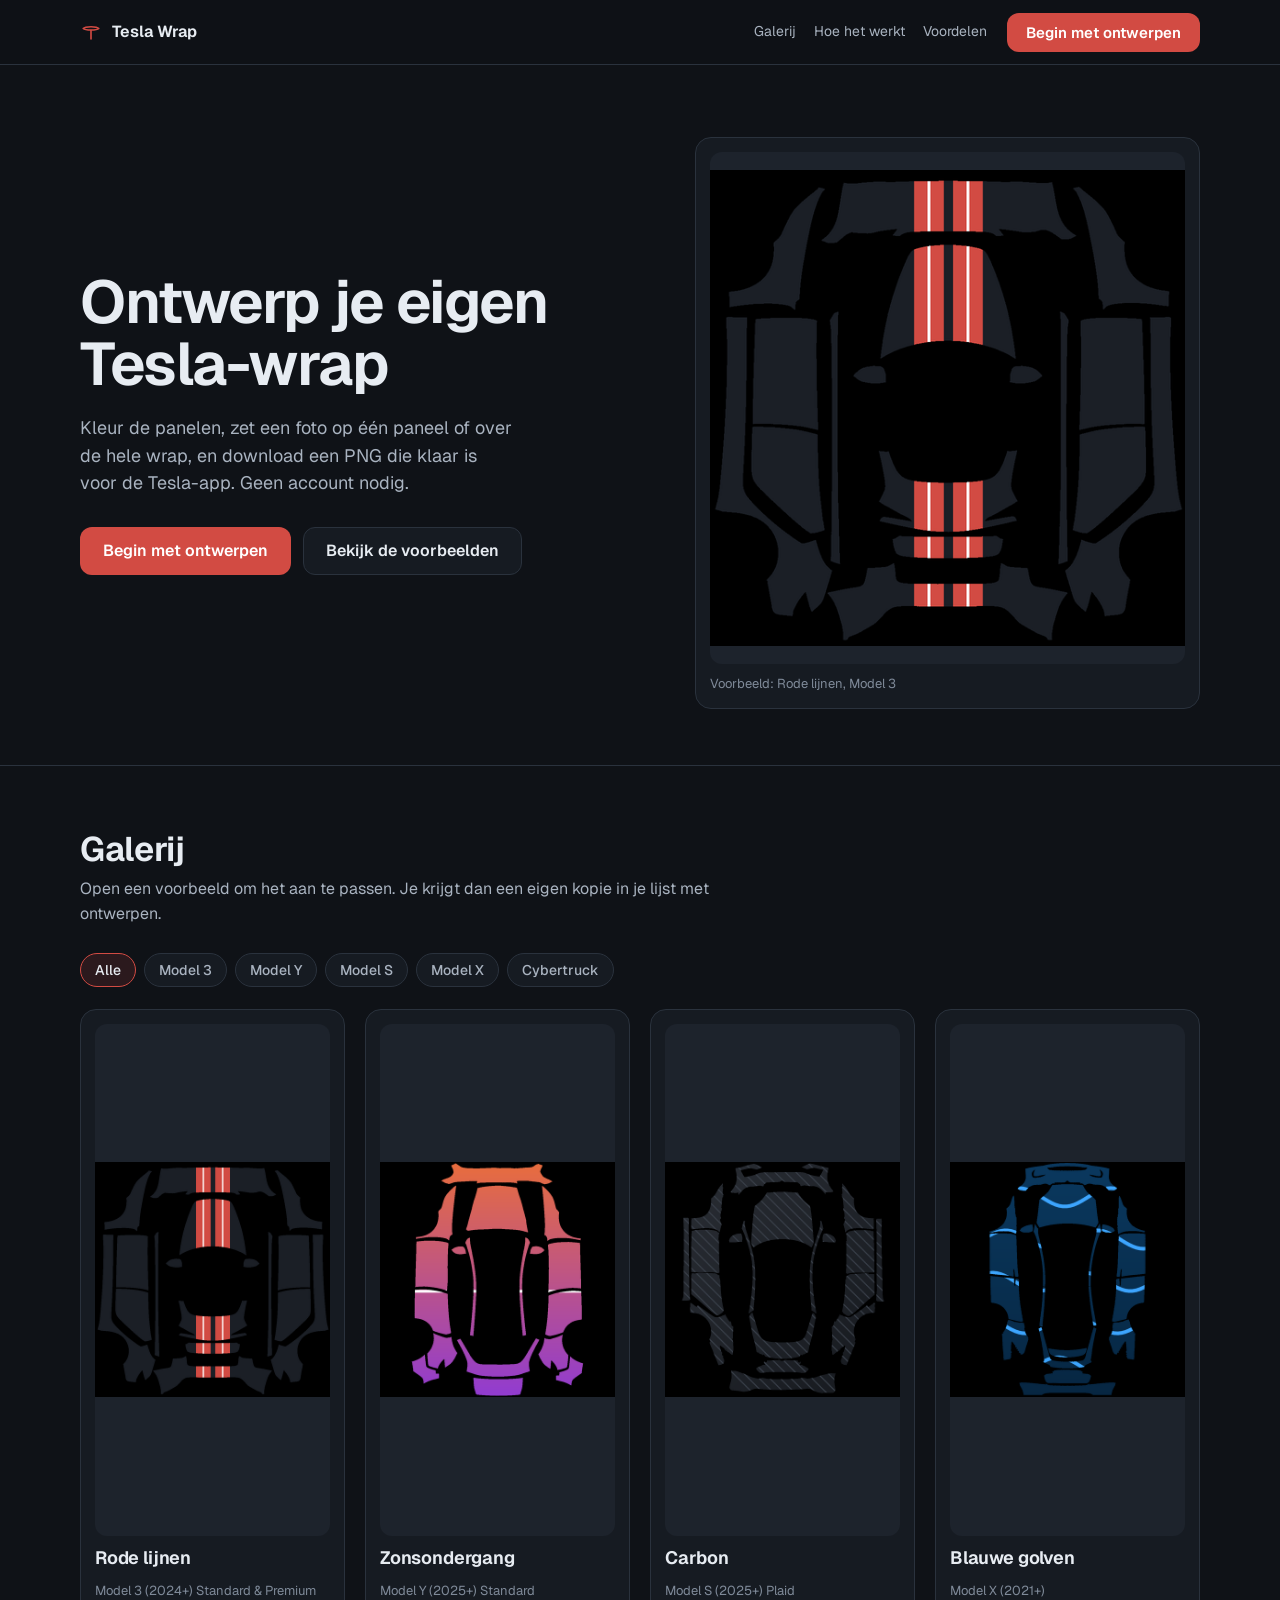
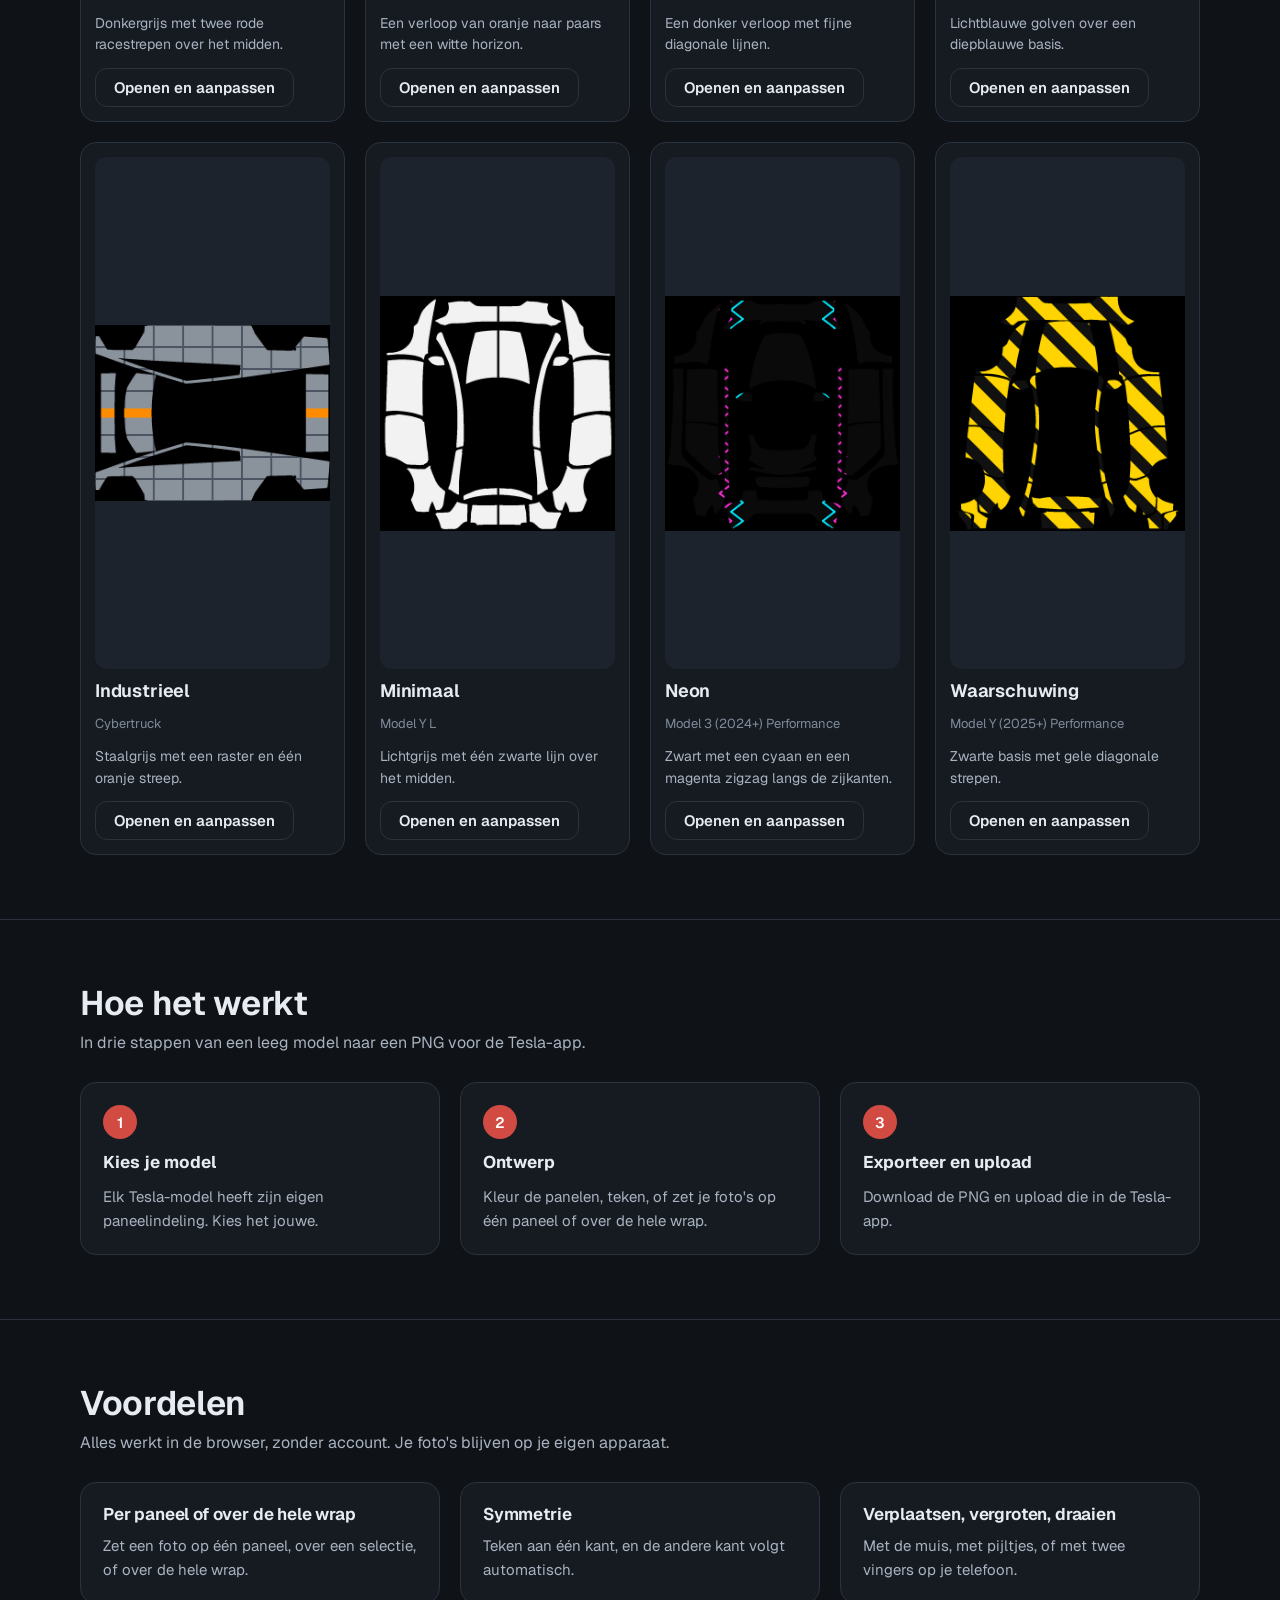
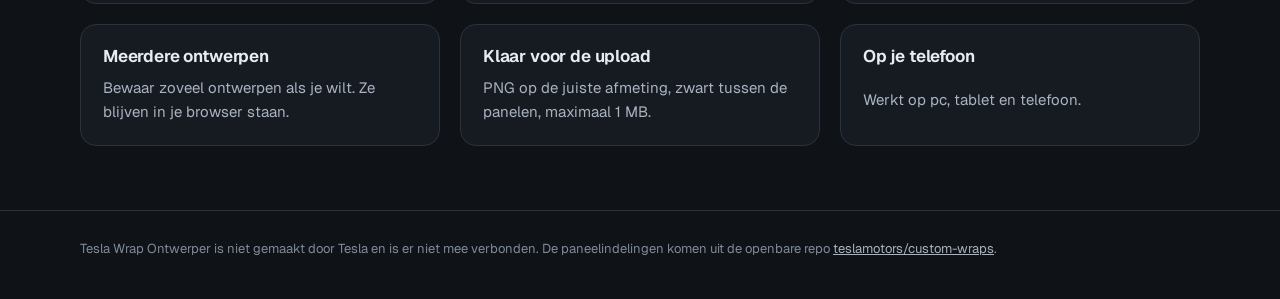
==== commit ee855c09: "Add landing page with gallery, move editor to /ontwerp, and multiple designs - Landing page on / wit" ====
--- a/index.html
+++ b/index.html
@@ -3,209 +3,98 @@
 <head>
   <meta charset="utf-8">
   <meta name="viewport" content="width=device-width, initial-scale=1, viewport-fit=cover">
-  <meta name="description" content="Ontwerp je eigen Tesla-wrap en exporteer hem als PNG, klaar voor de Tesla-app.">
+  <meta name="description" content="Ontwerp je eigen Tesla-wrap in de browser en download hem als PNG, klaar voor de Tesla-app. Bekijk de voorbeelden in de galerij.">
   <meta name="theme-color" content="#0f1217">
   <title>Tesla Wrap Ontwerper</title>
   <link rel="icon" href="data:,">
   <link rel="preconnect" href="https://fonts.googleapis.com">
   <link rel="preconnect" href="https://fonts.gstatic.com" crossorigin>
   <link rel="stylesheet" href="https://fonts.googleapis.com/css2?family=Geist:wght@400;500;600;700&family=Geist+Mono:wght@400;500&display=swap">
-  <link rel="stylesheet" href="css/style.css">
+  <link rel="stylesheet" href="css/landing.css">
 </head>
 <body>
-  <header class="topbar">
-    <div class="brand">
-      <svg class="logo" viewBox="0 0 24 24" aria-hidden="true"><path d="M3.5 8.2c2.3-2.6 14.7-2.6 17 0-2.3 2.2-14.7 2.2-17 0z"/><path d="M12 10.5v9"/></svg>
-      <span>Tesla Wrap</span>
-    </div>
-
-    <nav class="steps" aria-label="Stappen">
-      <button class="step" type="button" data-step="model"><span class="step-num">1</span><span>Model</span></button>
-      <button class="step" type="button" data-step="edit" disabled><span class="step-num">2</span><span>Ontwerpen</span></button>
-      <button class="step" type="button" data-step="export" disabled><span class="step-num">3</span><span>Exporteren</span></button>
-    </nav>
-
-    <div class="top-actions">
-      <button class="icon-btn" id="undo" type="button" aria-label="Ongedaan maken" title="Ongedaan maken (Ctrl+Z)" disabled>
-        <svg class="i" viewBox="0 0 24 24" aria-hidden="true"><path d="M9 14 4 9l5-5"/><path d="M4 9h10.5a5.5 5.5 0 0 1 0 11H11"/></svg>
-      </button>
-      <button class="icon-btn" id="redo" type="button" aria-label="Opnieuw" title="Opnieuw (Ctrl+Y)" disabled>
-        <svg class="i" viewBox="0 0 24 24" aria-hidden="true"><path d="m15 14 5-5-5-5"/><path d="M20 9H9.5a5.5 5.5 0 0 0 0 11H13"/></svg>
-      </button>
-      <button class="btn quiet" id="save-project" type="button" title="Project opslaan als bestand">
-        <svg class="i" viewBox="0 0 24 24" aria-hidden="true"><path d="M12 4v11"/><path d="m7 10 5 5 5-5"/><path d="M5 20h14"/></svg>
-        <span class="hide-sm">Project opslaan</span>
-      </button>
-      <button class="btn quiet" id="open-project" type="button" title="Project openen uit bestand">
-        <svg class="i" viewBox="0 0 24 24" aria-hidden="true"><path d="M3 7.5A1.5 1.5 0 0 1 4.5 6H9l2 2h8.5A1.5 1.5 0 0 1 21 9.5v8a1.5 1.5 0 0 1-1.5 1.5h-15A1.5 1.5 0 0 1 3 17.5z"/></svg>
-        <span class="hide-sm">Project openen</span>
-      </button>
-      <button class="btn primary" id="export" type="button" disabled>Exporteren als PNG</button>
+  <header class="site-head">
+    <div class="wrap">
+      <a class="brand" href="/" aria-label="Tesla Wrap Ontwerper, startpagina">
+        <svg class="logo" viewBox="0 0 24 24" aria-hidden="true"><path d="M3.5 8.2c2.3-2.6 14.7-2.6 17 0-2.3 2.2-14.7 2.2-17 0z"/><path d="M12 10.5v9"/></svg>
+        <span>Tesla Wrap</span>
+      </a>
+      <nav class="site-nav" aria-label="Op deze pagina">
+        <a href="#galerij">Galerij</a>
+        <a href="#hoe">Hoe het werkt</a>
+        <a href="#voordelen">Voordelen</a>
+      </nav>
+      <a class="btn primary" href="/ontwerp/">Begin met ontwerpen</a>
     </div>
   </header>
 
-  <!-- Stap 1: model kiezen -->
-  <div class="view" id="start">
-    <div class="start-head">
-      <div>
-        <h1>Kies je Tesla-model</h1>
-        <p>Elk model heeft een eigen paneelindeling. Je kunt later altijd wisselen.</p>
-      </div>
-      <button class="btn quiet" id="start-back" type="button" hidden>Terug naar mijn ontwerp</button>
-    </div>
-
-    <section class="resume" id="resume" hidden>
-      <div class="resume-text">
-        <strong id="resume-title"></strong>
-        <span class="muted small" id="resume-meta"></span>
-      </div>
-      <div class="resume-actions">
-        <button class="btn primary" id="resume-open" type="button">Doorgaan</button>
-        <button class="btn quiet" id="resume-clear" type="button">Verwijderen</button>
+  <main>
+    <section class="hero">
+      <div class="wrap">
+        <div class="hero-text">
+          <h1>Ontwerp je eigen Tesla-wrap</h1>
+          <p class="lead">Kleur de panelen, zet een foto op één paneel of over de hele wrap, en download een PNG die klaar is voor de Tesla-app. Geen account nodig.</p>
+          <div class="hero-actions">
+            <a class="btn primary big" href="/ontwerp/">Begin met ontwerpen</a>
+            <a class="btn quiet big" href="#galerij">Bekijk de voorbeelden</a>
+          </div>
+        </div>
+        <figure class="hero-figure">
+          <img src="voorbeelden/rode-lijnen-512.png" width="512" height="512" alt="Voorbeeld: een donkergrijze wrap met twee rode racestrepen over het midden">
+          <figcaption>Voorbeeld: Rode lijnen, Model 3</figcaption>
+        </figure>
       </div>
     </section>
 
-    <div id="model-grid"></div>
-    <p class="muted small" id="start-note"></p>
-  </div>
-
-  <!-- Stap 2: ontwerpen -->
-  <div class="layout" id="editor" hidden>
-    <aside class="tools card" aria-label="Gereedschap">
-      <div class="tool-list" role="group" aria-label="Gereedschap">
-        <button class="tool" type="button" data-tool="select" aria-pressed="true">
-          <svg class="i" viewBox="0 0 24 24" aria-hidden="true"><path d="M5 3.5 18 11l-5.5 1.5L10 18z"/></svg><span>Selecteer</span>
-        </button>
-        <button class="tool" type="button" data-tool="move" aria-pressed="false">
-          <svg class="i" viewBox="0 0 24 24" aria-hidden="true"><path d="M12 3v18M3 12h18"/><path d="m9 6 3-3 3 3M9 18l3 3 3-3M6 9l-3 3 3 3M18 9l3 3-3 3"/></svg><span>Verplaats</span>
-        </button>
-        <button class="tool" type="button" data-tool="brush" aria-pressed="false">
-          <svg class="i" viewBox="0 0 24 24" aria-hidden="true"><path d="M19 4 10 13"/><path d="M9.5 13.5a3 3 0 0 0-3 3c-.6 1.6-1.5 2.5-3.5 3 2.5 1.2 6 .8 7.5-1.2a3 3 0 0 0-1-4.8z"/></svg><span>Kwast</span>
-        </button>
-        <button class="tool" type="button" data-tool="eraser" aria-pressed="false">
-          <svg class="i" viewBox="0 0 24 24" aria-hidden="true"><path d="m7 16-3.5-3.5a1.5 1.5 0 0 1 0-2.1L13 3.9a1.5 1.5 0 0 1 2.1 0l5 5a1.5 1.5 0 0 1 0 2.1L12 19.5H9z"/><path d="m9.5 9.5 6 6"/></svg><span>Gum</span>
-        </button>
-        <button class="tool" type="button" data-tool="text" aria-pressed="false">
-          <svg class="i" viewBox="0 0 24 24" aria-hidden="true"><path d="M5 6.5V5h14v1.5M12 5v14M9 19h6"/></svg><span>Tekst</span>
-        </button>
-      </div>
-
-      <details open>
-        <summary>Kleur en dikte</summary>
-        <label class="field"><span>Kleur</span><input type="color" id="color" value="#d24b43"></label>
-        <label class="field"><span>Dikte <b class="mono" id="size-out">24</b> px</span><input type="range" id="size" min="4" max="200" value="24"></label>
-      </details>
-
-      <details open>
-        <summary>Panelen</summary>
-        <label class="check"><input type="checkbox" id="multi"> Meerdere panelen kiezen</label>
-        <label class="check"><input type="checkbox" id="symmetry"> Symmetrisch tekenen</label>
-        <div class="row">
-          <button class="btn" type="button" id="select-all">Alles</button>
-          <button class="btn" type="button" id="select-none">Niets</button>
+    <section class="section" id="galerij" aria-labelledby="galerij-title">
+      <div class="wrap">
+        <div class="section-head">
+          <h2 id="galerij-title">Galerij</h2>
+          <p>Open een voorbeeld om het aan te passen. Je krijgt dan een eigen kopie in je lijst met ontwerpen.</p>
         </div>
-        <label class="check"><input type="checkbox" id="outlines" checked> Paneellijnen</label>
-        <label class="check"><input type="checkbox" id="labels"> Paneelnummers</label>
-      </details>
-
-      <details open>
-        <summary>Toevoegen</summary>
-        <div class="stack">
-          <button class="btn" type="button" id="add-fill">Kleurvlak</button>
-          <button class="btn" type="button" id="add-photo">Foto</button>
-          <button class="btn" type="button" id="add-sticker">Sticker of logo</button>
-          <button class="btn" type="button" id="add-text">Tekst</button>
-        </div>
-        <p class="muted small" id="scope-note"></p>
-      </details>
-
-      <button class="btn quiet danger" type="button" id="clear-all">Alles leegmaken</button>
-    </aside>
-
-    <section class="stage-col" aria-label="Ontwerp">
-      <div class="stage" id="stage">
-        <div class="viewport" id="viewport">
-          <canvas id="wrap" width="1024" height="1024" aria-hidden="true"></canvas>
-          <canvas id="overlay" width="1024" height="1024" role="img" aria-label="Ontwerp van de wrap"></canvas>
-        </div>
-        <div class="zoom" role="toolbar" aria-label="Zoom">
-          <button class="icon-btn" id="zoom-out" type="button" aria-label="Uitzoomen" title="Uitzoomen (-)">
-            <svg class="i" viewBox="0 0 24 24" aria-hidden="true"><path d="M5 12h14"/></svg>
-          </button>
-          <output class="mono" id="zoom-level">100%</output>
-          <button class="icon-btn" id="zoom-in" type="button" aria-label="Inzoomen" title="Inzoomen (+)">
-            <svg class="i" viewBox="0 0 24 24" aria-hidden="true"><path d="M12 5v14M5 12h14"/></svg>
-          </button>
-          <button class="icon-btn" id="zoom-fit" type="button" aria-label="Hele wrap in beeld" title="Hele wrap (0)">
-            <svg class="i" viewBox="0 0 24 24" aria-hidden="true"><path d="M4 9V4h5M20 9V4h-5M4 15v5h5M20 15v5h-5"/></svg>
-          </button>
-          <button class="icon-btn" id="zoom-panel" type="button" aria-label="Naar gekozen paneel zoomen" title="Naar gekozen paneel">
-            <svg class="i" viewBox="0 0 24 24" aria-hidden="true"><circle cx="12" cy="12" r="6.5"/><circle cx="12" cy="12" r="1.8"/><path d="M12 3v2.5M12 18.5V21M3 12h2.5M18.5 12H21"/></svg>
-          </button>
-        </div>
-      </div>
-      <div class="meta">
-        <div class="model-line">
-          <span class="model-title" id="model-name"></span>
-          <span class="chip mono" id="panel-count"></span>
-          <span class="chip mono" id="sel-count"></span>
-        </div>
-        <p class="hint" id="hint"></p>
+        <div class="filters" id="filters" role="group" aria-label="Filter op model"></div>
+        <div class="cards" id="gallery-grid" aria-live="polite"><p class="muted">Voorbeelden laden…</p></div>
       </div>
     </section>
 
-    <aside class="side">
-      <section class="card">
-        <h2>Eigenschappen</h2>
-        <div id="props"></div>
-      </section>
-      <section class="card">
-        <h2>Lagen</h2>
-        <ol class="layer-list" id="layers"></ol>
-      </section>
-    </aside>
+    <section class="section" id="hoe" aria-labelledby="hoe-title">
+      <div class="wrap">
+        <div class="section-head">
+          <h2 id="hoe-title">Hoe het werkt</h2>
+          <p>In drie stappen van een leeg model naar een PNG voor de Tesla-app.</p>
+        </div>
+        <ol class="how">
+          <li><span class="num" aria-hidden="true">1</span><strong>Kies je model</strong><p>Elk Tesla-model heeft zijn eigen paneelindeling. Kies het jouwe.</p></li>
+          <li><span class="num" aria-hidden="true">2</span><strong>Ontwerp</strong><p>Kleur de panelen, teken, of zet je foto's op één paneel of over de hele wrap.</p></li>
+          <li><span class="num" aria-hidden="true">3</span><strong>Exporteer en upload</strong><p>Download de PNG en upload die in de Tesla-app.</p></li>
+        </ol>
+      </div>
+    </section>
 
-    <nav class="mobile-tools" aria-label="Gereedschap op de telefoon">
-      <button class="tool" type="button" data-tool="select" aria-pressed="true">
-        <svg class="i" viewBox="0 0 24 24" aria-hidden="true"><path d="M5 3.5 18 11l-5.5 1.5L10 18z"/></svg><span>Selecteer</span>
-      </button>
-      <button class="tool" type="button" data-tool="move" aria-pressed="false">
-        <svg class="i" viewBox="0 0 24 24" aria-hidden="true"><path d="M12 3v18M3 12h18"/><path d="m9 6 3-3 3 3M9 18l3 3 3-3M6 9l-3 3 3 3M18 9l3 3-3 3"/></svg><span>Verplaats</span>
-      </button>
-      <button class="tool" type="button" data-tool="brush" aria-pressed="false">
-        <svg class="i" viewBox="0 0 24 24" aria-hidden="true"><path d="M19 4 10 13"/><path d="M9.5 13.5a3 3 0 0 0-3 3c-.6 1.6-1.5 2.5-3.5 3 2.5 1.2 6 .8 7.5-1.2a3 3 0 0 0-1-4.8z"/></svg><span>Kwast</span>
-      </button>
-      <button class="tool" type="button" data-tool="eraser" aria-pressed="false">
-        <svg class="i" viewBox="0 0 24 24" aria-hidden="true"><path d="m7 16-3.5-3.5a1.5 1.5 0 0 1 0-2.1L13 3.9a1.5 1.5 0 0 1 2.1 0l5 5a1.5 1.5 0 0 1 0 2.1L12 19.5H9z"/><path d="m9.5 9.5 6 6"/></svg><span>Gum</span>
-      </button>
-      <button class="tool" type="button" data-tool="text" aria-pressed="false">
-        <svg class="i" viewBox="0 0 24 24" aria-hidden="true"><path d="M5 6.5V5h14v1.5M12 5v14M9 19h6"/></svg><span>Tekst</span>
-      </button>
-    </nav>
-  </div>
+    <section class="section" id="voordelen" aria-labelledby="voordelen-title">
+      <div class="wrap">
+        <div class="section-head">
+          <h2 id="voordelen-title">Voordelen</h2>
+          <p>Alles werkt in de browser, zonder account. Je foto's blijven op je eigen apparaat.</p>
+        </div>
+        <div class="features-grid">
+          <article><h3>Per paneel of over de hele wrap</h3><p>Zet een foto op één paneel, over een selectie, of over de hele wrap.</p></article>
+          <article><h3>Symmetrie</h3><p>Teken aan één kant, en de andere kant volgt automatisch.</p></article>
+          <article><h3>Verplaatsen, vergroten, draaien</h3><p>Met de muis, met pijltjes, of met twee vingers op je telefoon.</p></article>
+          <article><h3>Meerdere ontwerpen</h3><p>Bewaar zoveel ontwerpen als je wilt. Ze blijven in je browser staan.</p></article>
+          <article><h3>Klaar voor de upload</h3><p>PNG op de juiste afmeting, zwart tussen de panelen, maximaal 1 MB.</p></article>
+          <article><h3>Op je telefoon</h3><p>Werkt op pc, tablet en telefoon.</p></article>
+        </div>
+      </div>
+    </section>
+  </main>
 
-  <dialog id="export-dialog" aria-labelledby="export-title">
-    <form method="dialog" class="export-head">
-      <h2 id="export-title">Exporteren</h2>
-      <button class="icon-btn" value="close" aria-label="Sluiten">
-        <svg class="i" viewBox="0 0 24 24" aria-hidden="true"><path d="M7 7l10 10M17 7 7 17"/></svg>
-      </button>
-    </form>
-    <div class="export-body">
-      <img id="export-preview" alt="Voorbeeld van je wrap">
-      <p class="muted small" id="export-info"></p>
-      <ul class="checks" id="export-checks"></ul>
-      <p class="muted small">Upload dit bestand daarna in de Tesla-app: Creations, Wrap, Upload (vanaf versie 4.59.0).</p>
+  <footer class="site-foot">
+    <div class="wrap">
+      <p>Tesla Wrap Ontwerper is niet gemaakt door Tesla en is er niet mee verbonden. De paneelindelingen komen uit de openbare repo <a href="https://github.com/teslamotors/custom-wraps">teslamotors/custom-wraps</a>.</p>
     </div>
-    <div class="export-actions">
-      <a class="btn primary" id="export-download" download>Downloaden als PNG</a>
-      <button class="btn" id="export-share" type="button" hidden>Delen of opslaan</button>
-    </div>
-  </dialog>
+  </footer>
 
-  <input type="file" id="photo-input" accept="image/*" class="sr-only" tabindex="-1">
-  <input type="file" id="sticker-input" accept="image/png,image/webp,image/svg+xml" class="sr-only" tabindex="-1">
-  <input type="file" id="project-input" accept="application/json,.json" class="sr-only" tabindex="-1">
-  <script type="module" src="js/app.js"></script>
+  <script type="module" src="js/landing.js"></script>
 </body>
 </html>
--- a/css/landing.css
+++ b/css/landing.css
@@ -0,0 +1,418 @@
+/* Startpagina van Tesla Wrap Ontwerper. Zelfde kleuren en letters als de editor. */
+:root {
+  color-scheme: dark;
+  --bg: #0f1217;
+  --surface: #161b22;
+  --surface-2: #1d232c;
+  --line: #2a323d;
+  --line-strong: #3b4553;
+  --text: #e7ecf2;
+  --text-2: #a9b3c0;
+  --muted: #7f8a99;
+  --accent: #d24b43;
+  --accent-hover: #de5c53;
+  --accent-soft: rgba(210, 75, 67, 0.14);
+  --r-m: 12px;
+  --r-l: 16px;
+  --font: "Geist", system-ui, -apple-system, "Segoe UI", Roboto, sans-serif;
+  --mono: "Geist Mono", ui-monospace, "SF Mono", Menlo, Consolas, monospace;
+}
+
+*,
+*::before,
+*::after {
+  box-sizing: border-box;
+}
+
+html,
+body {
+  margin: 0;
+}
+
+body {
+  background: var(--bg);
+  color: var(--text);
+  font: 400 16px/1.55 var(--font);
+  -webkit-font-smoothing: antialiased;
+}
+
+[hidden] {
+  display: none !important;
+}
+
+img {
+  display: block;
+  max-width: 100%;
+}
+
+a {
+  color: inherit;
+}
+
+h1,
+h2,
+h3 {
+  margin: 0;
+  line-height: 1.15;
+  letter-spacing: -0.01em;
+  font-weight: 650;
+}
+
+p {
+  margin: 0;
+}
+
+.wrap {
+  width: min(1120px, 100% - 40px);
+  margin-inline: auto;
+}
+
+:focus-visible {
+  outline: 2px solid var(--accent);
+  outline-offset: 3px;
+  border-radius: 4px;
+}
+
+/* --- kop ---------------------------------------------------------------------------- */
+
+.site-head {
+  position: sticky;
+  top: 0;
+  z-index: 10;
+  background: rgba(15, 18, 23, 0.9);
+  backdrop-filter: blur(10px);
+  border-bottom: 1px solid var(--line);
+}
+
+.site-head .wrap {
+  display: flex;
+  align-items: center;
+  gap: 20px;
+  min-height: 64px;
+}
+
+.brand {
+  display: inline-flex;
+  align-items: center;
+  gap: 10px;
+  margin-right: auto;
+  font-weight: 650;
+  text-decoration: none;
+}
+
+.logo {
+  width: 22px;
+  height: 22px;
+  fill: none;
+  stroke: var(--accent);
+  stroke-width: 1.8;
+  stroke-linecap: round;
+  stroke-linejoin: round;
+}
+
+.site-nav {
+  display: flex;
+  gap: 18px;
+  font-size: 14px;
+  color: var(--text-2);
+}
+
+.site-nav a {
+  text-decoration: none;
+}
+
+.site-nav a:hover {
+  color: var(--text);
+}
+
+/* --- knoppen ------------------------------------------------------------------------ */
+
+.btn {
+  display: inline-flex;
+  align-items: center;
+  justify-content: center;
+  gap: 8px;
+  padding: 11px 18px;
+  border: 1px solid transparent;
+  border-radius: var(--r-m);
+  font: 600 15px/1 var(--font);
+  text-decoration: none;
+  cursor: pointer;
+  transition: background-color 0.15s ease, border-color 0.15s ease, transform 0.12s ease;
+}
+
+.btn:active {
+  transform: scale(0.97);
+}
+
+.btn.primary {
+  background: var(--accent);
+  color: #fff;
+}
+
+.btn.primary:hover {
+  background: var(--accent-hover);
+}
+
+.btn.quiet {
+  background: var(--surface);
+  border-color: var(--line);
+  color: var(--text);
+}
+
+.btn.quiet:hover {
+  border-color: var(--line-strong);
+  background: var(--surface-2);
+}
+
+.btn.big {
+  padding: 15px 22px;
+  font-size: 16px;
+}
+
+/* --- hero --------------------------------------------------------------------------- */
+
+.hero {
+  padding: 72px 0 56px;
+}
+
+.hero .wrap {
+  display: grid;
+  grid-template-columns: minmax(0, 1.05fr) minmax(0, 0.95fr);
+  gap: 56px;
+  align-items: center;
+}
+
+.hero h1 {
+  font-size: clamp(38px, 5.2vw, 60px);
+  line-height: 1.04;
+  letter-spacing: -0.025em;
+}
+
+.lead {
+  margin-top: 18px;
+  max-width: 36ch;
+  font-size: 18px;
+  color: var(--text-2);
+}
+
+.hero-actions {
+  display: flex;
+  flex-wrap: wrap;
+  gap: 12px;
+  margin-top: 30px;
+}
+
+.hero-figure {
+  margin: 0;
+  padding: 14px;
+  background: var(--surface);
+  border: 1px solid var(--line);
+  border-radius: var(--r-l);
+}
+
+.hero-figure img {
+  width: 100%;
+  aspect-ratio: 1;
+  object-fit: contain;
+  border-radius: var(--r-m);
+  background: var(--surface-2);
+}
+
+.hero-figure figcaption {
+  margin-top: 10px;
+  font-size: 13px;
+  color: var(--muted);
+}
+
+/* --- secties ------------------------------------------------------------------------ */
+
+.section {
+  padding: 64px 0;
+  border-top: 1px solid var(--line);
+}
+
+.section-head {
+  display: grid;
+  gap: 8px;
+  margin-bottom: 26px;
+}
+
+.section-head h2 {
+  font-size: clamp(26px, 3vw, 34px);
+}
+
+.section-head p {
+  max-width: 60ch;
+  color: var(--text-2);
+}
+
+/* --- galerij ------------------------------------------------------------------------ */
+
+.filters {
+  display: flex;
+  flex-wrap: wrap;
+  gap: 8px;
+  margin-bottom: 22px;
+}
+
+.chip {
+  padding: 9px 14px;
+  border: 1px solid var(--line);
+  border-radius: 999px;
+  background: var(--surface);
+  color: var(--text-2);
+  font: 500 14px/1 var(--font);
+  cursor: pointer;
+}
+
+.chip[aria-pressed="true"] {
+  border-color: var(--accent);
+  background: var(--accent-soft);
+  color: var(--text);
+}
+
+.cards {
+  display: grid;
+  grid-template-columns: repeat(auto-fill, minmax(240px, 1fr));
+  gap: 20px;
+}
+
+.example {
+  display: grid;
+  gap: 12px;
+  padding: 14px;
+  background: var(--surface);
+  border: 1px solid var(--line);
+  border-radius: var(--r-l);
+}
+
+.example img {
+  width: 100%;
+  aspect-ratio: 1;
+  object-fit: contain;
+  border-radius: var(--r-m);
+  background: var(--surface-2);
+}
+
+.example h3 {
+  font-size: 18px;
+}
+
+.example .model {
+  font-size: 13px;
+  color: var(--muted);
+}
+
+.example p {
+  font-size: 14px;
+  color: var(--text-2);
+}
+
+.example .btn {
+  justify-self: start;
+  margin-top: auto;
+}
+
+/* --- hoe het werkt en voordelen ------------------------------------------------------ */
+
+.how {
+  display: grid;
+  grid-template-columns: repeat(3, minmax(0, 1fr));
+  gap: 20px;
+  margin: 0;
+  padding: 0;
+  list-style: none;
+}
+
+.how li,
+.features-grid article {
+  display: grid;
+  gap: 10px;
+  padding: 22px;
+  background: var(--surface);
+  border: 1px solid var(--line);
+  border-radius: var(--r-l);
+}
+
+.how .num {
+  display: grid;
+  place-items: center;
+  width: 34px;
+  height: 34px;
+  border-radius: 50%;
+  background: var(--accent);
+  color: #fff;
+  font: 600 15px/1 var(--font);
+}
+
+.how strong,
+.features-grid h3 {
+  font-size: 17px;
+}
+
+.how p,
+.features-grid p {
+  font-size: 15px;
+  color: var(--text-2);
+}
+
+.features-grid {
+  display: grid;
+  grid-template-columns: repeat(3, minmax(0, 1fr));
+  gap: 20px;
+}
+
+/* --- voettekst ---------------------------------------------------------------------- */
+
+.site-foot {
+  padding: 28px 0 40px;
+  border-top: 1px solid var(--line);
+  font-size: 13px;
+  color: var(--muted);
+}
+
+.site-foot a {
+  color: var(--text-2);
+}
+
+/* --- telefoon en tablet ------------------------------------------------------------- */
+
+@media (max-width: 900px) {
+  .hero {
+    padding-top: 48px;
+  }
+
+  .hero .wrap {
+    grid-template-columns: 1fr;
+    gap: 36px;
+  }
+
+  .how,
+  .features-grid {
+    grid-template-columns: 1fr 1fr;
+  }
+}
+
+@media (max-width: 640px) {
+  .site-nav {
+    display: none;
+  }
+
+  .section {
+    padding: 48px 0;
+  }
+
+  .how,
+  .features-grid {
+    grid-template-columns: 1fr;
+  }
+}
+
+@media (prefers-reduced-motion: reduce) {
+  *,
+  *::before,
+  *::after {
+    transition: none !important;
+  }
+}
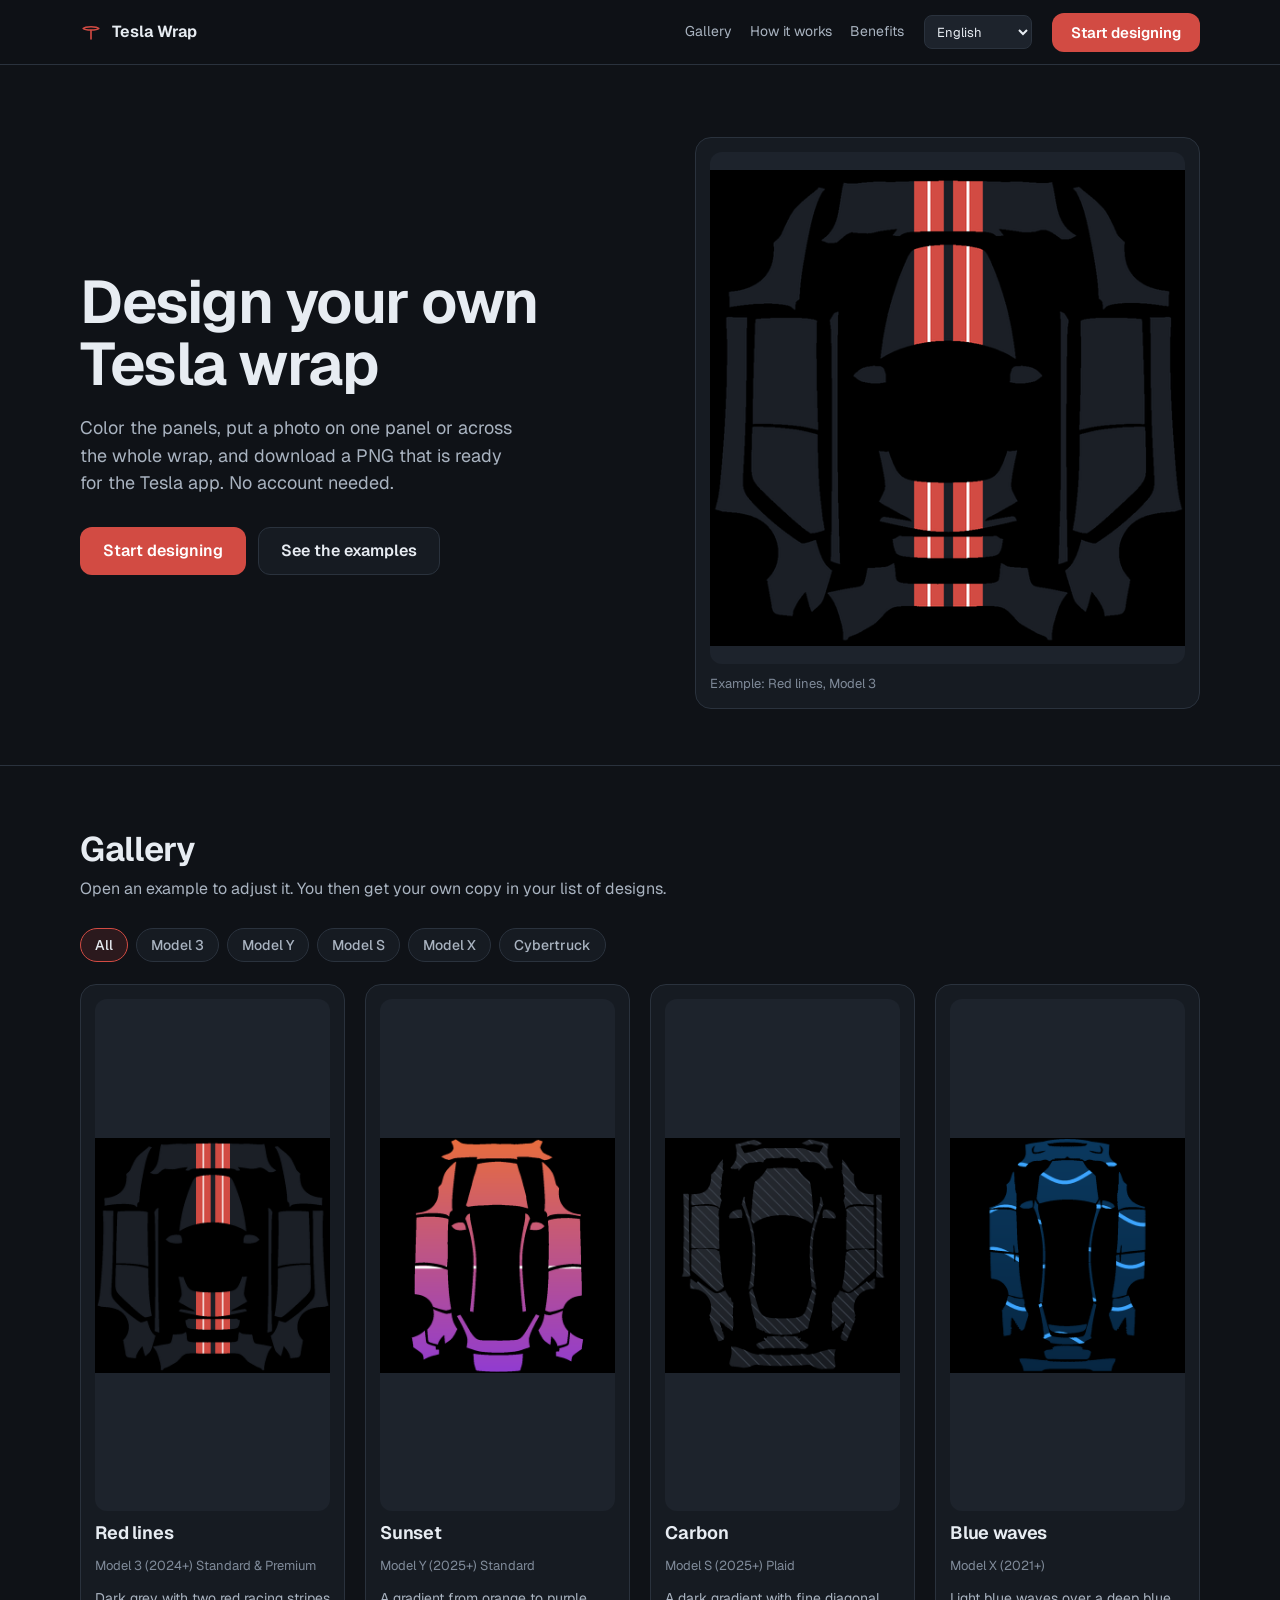
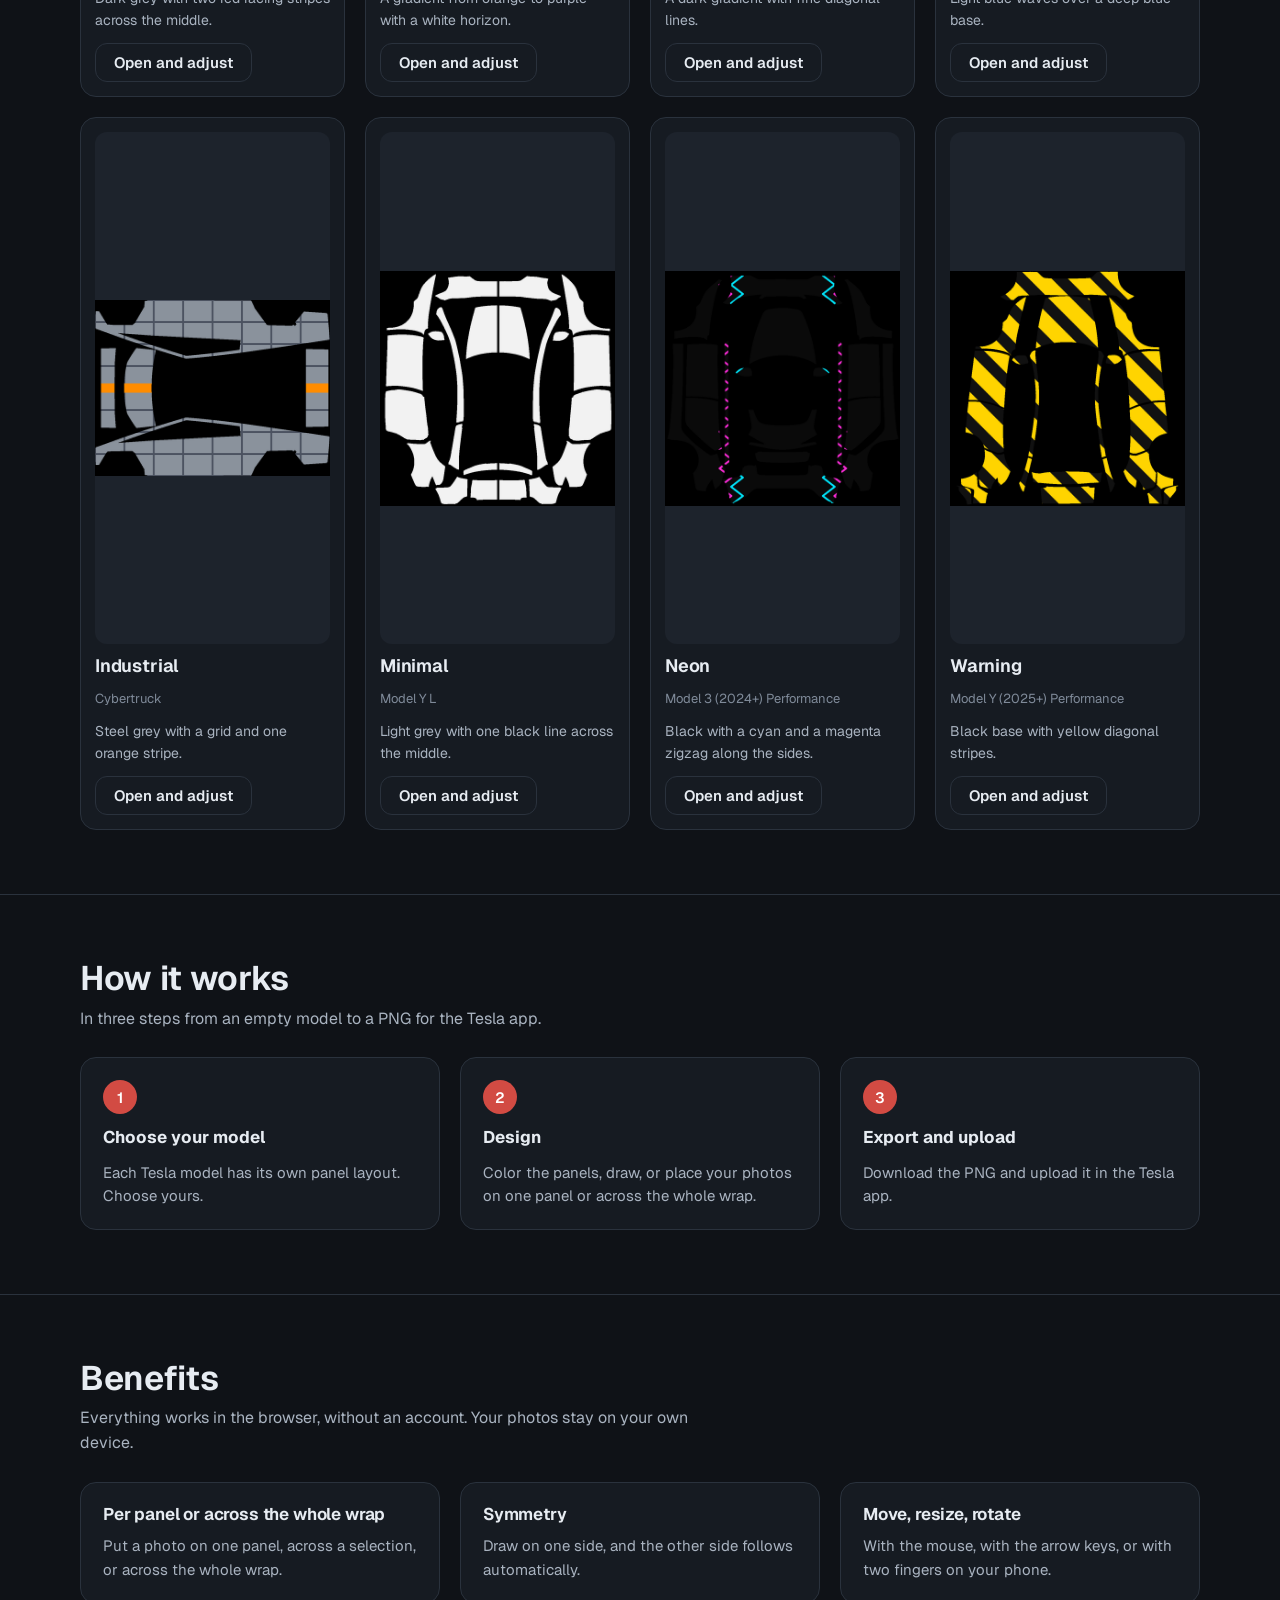
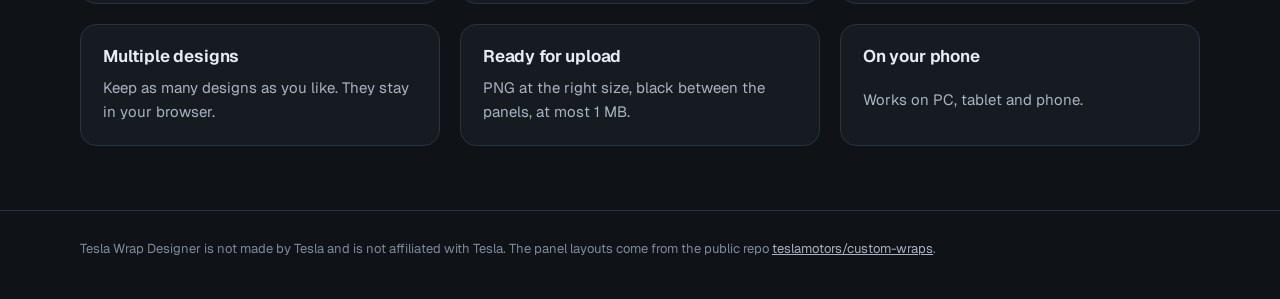
==== commit c631beee: "Add language switcher with country detection and remembered choices Dutch stays the source: the Dutc" ====
--- a/index.html
+++ b/index.html
@@ -24,6 +24,7 @@
         <a href="#hoe">Hoe het werkt</a>
         <a href="#voordelen">Voordelen</a>
       </nav>
+      <select class="lang-select" data-lang-select aria-label="Taal"></select>
       <a class="btn primary" href="/ontwerp/">Begin met ontwerpen</a>
     </div>
   </header>
--- a/css/landing.css
+++ b/css/landing.css
@@ -416,3 +416,17 @@
     transition: none !important;
   }
 }
+
+/* Taalkeuze in de kop. */
+.lang-select {
+  height: 34px;
+  max-width: 132px;
+  padding: 0 8px;
+  border: 1px solid var(--line);
+  border-radius: 8px;
+  background: var(--surface-2);
+  color: var(--text);
+  font: inherit;
+  font-size: 13px;
+  cursor: pointer;
+}
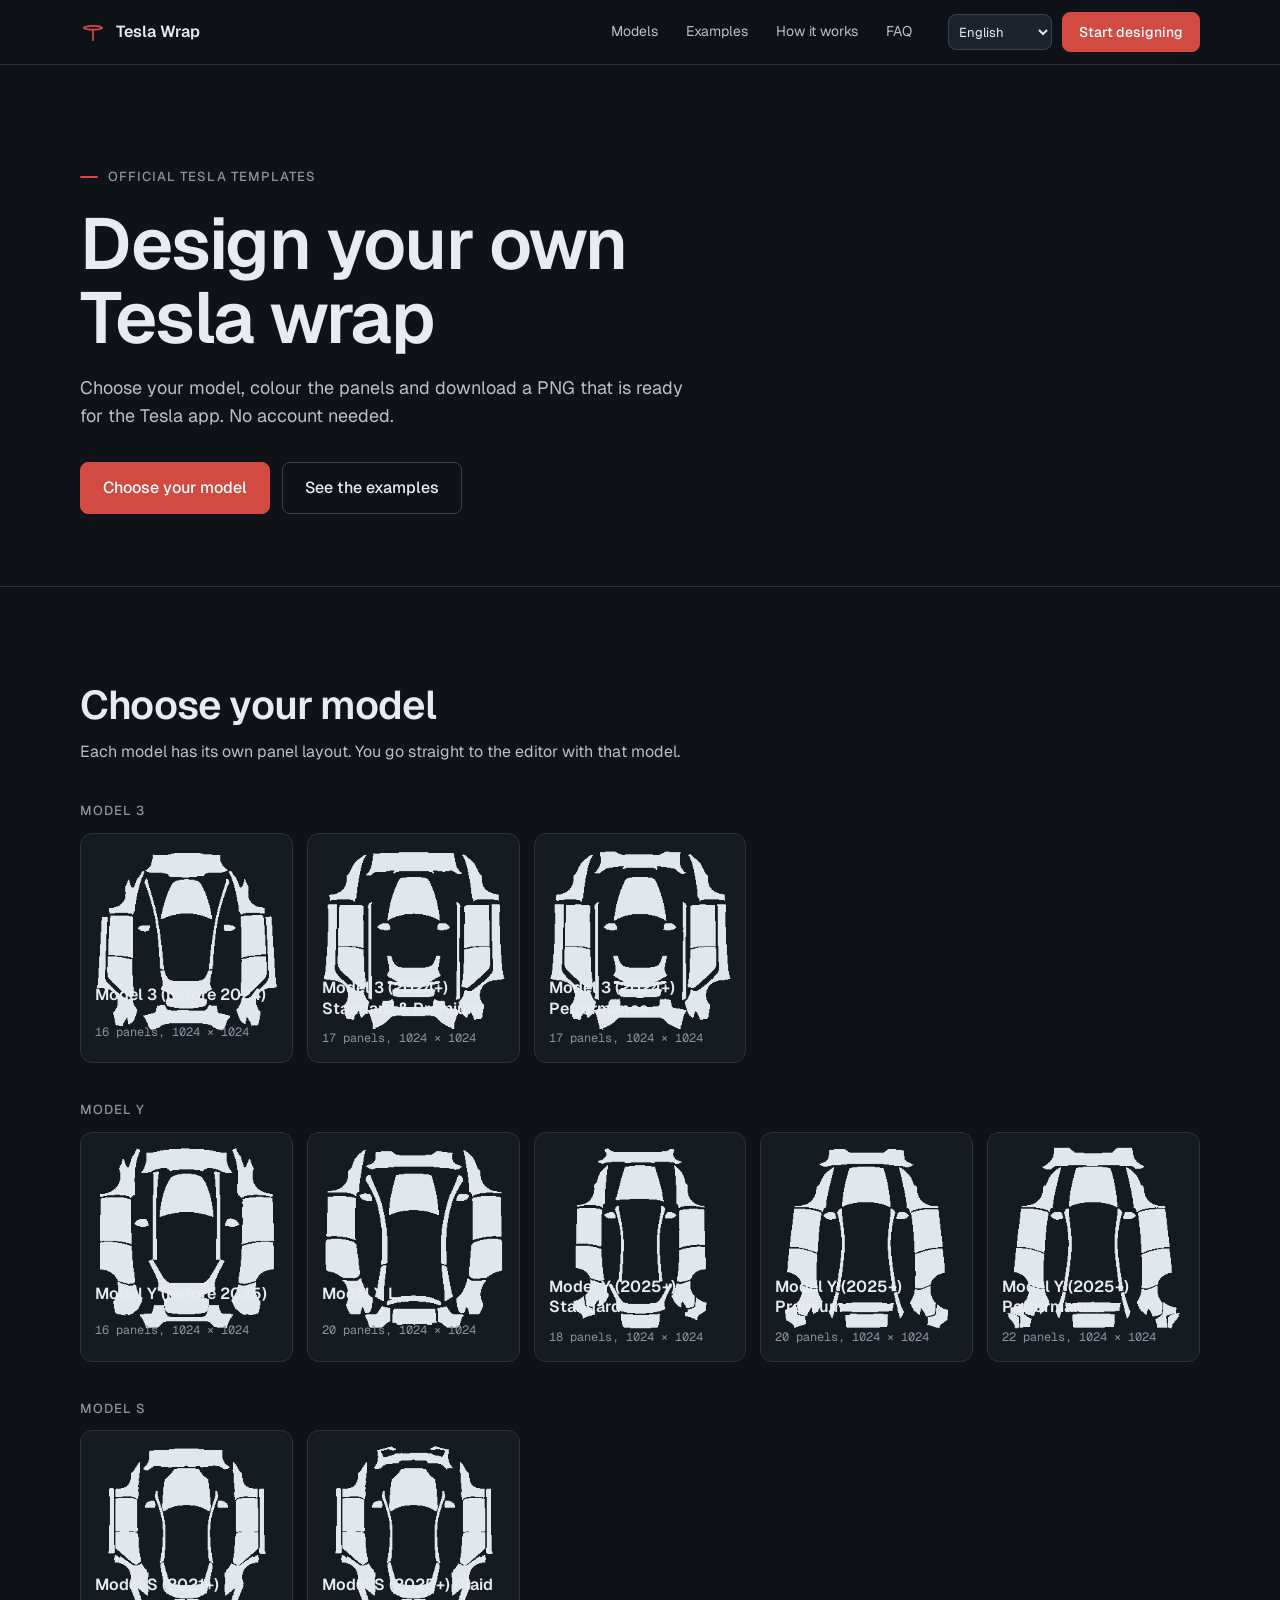
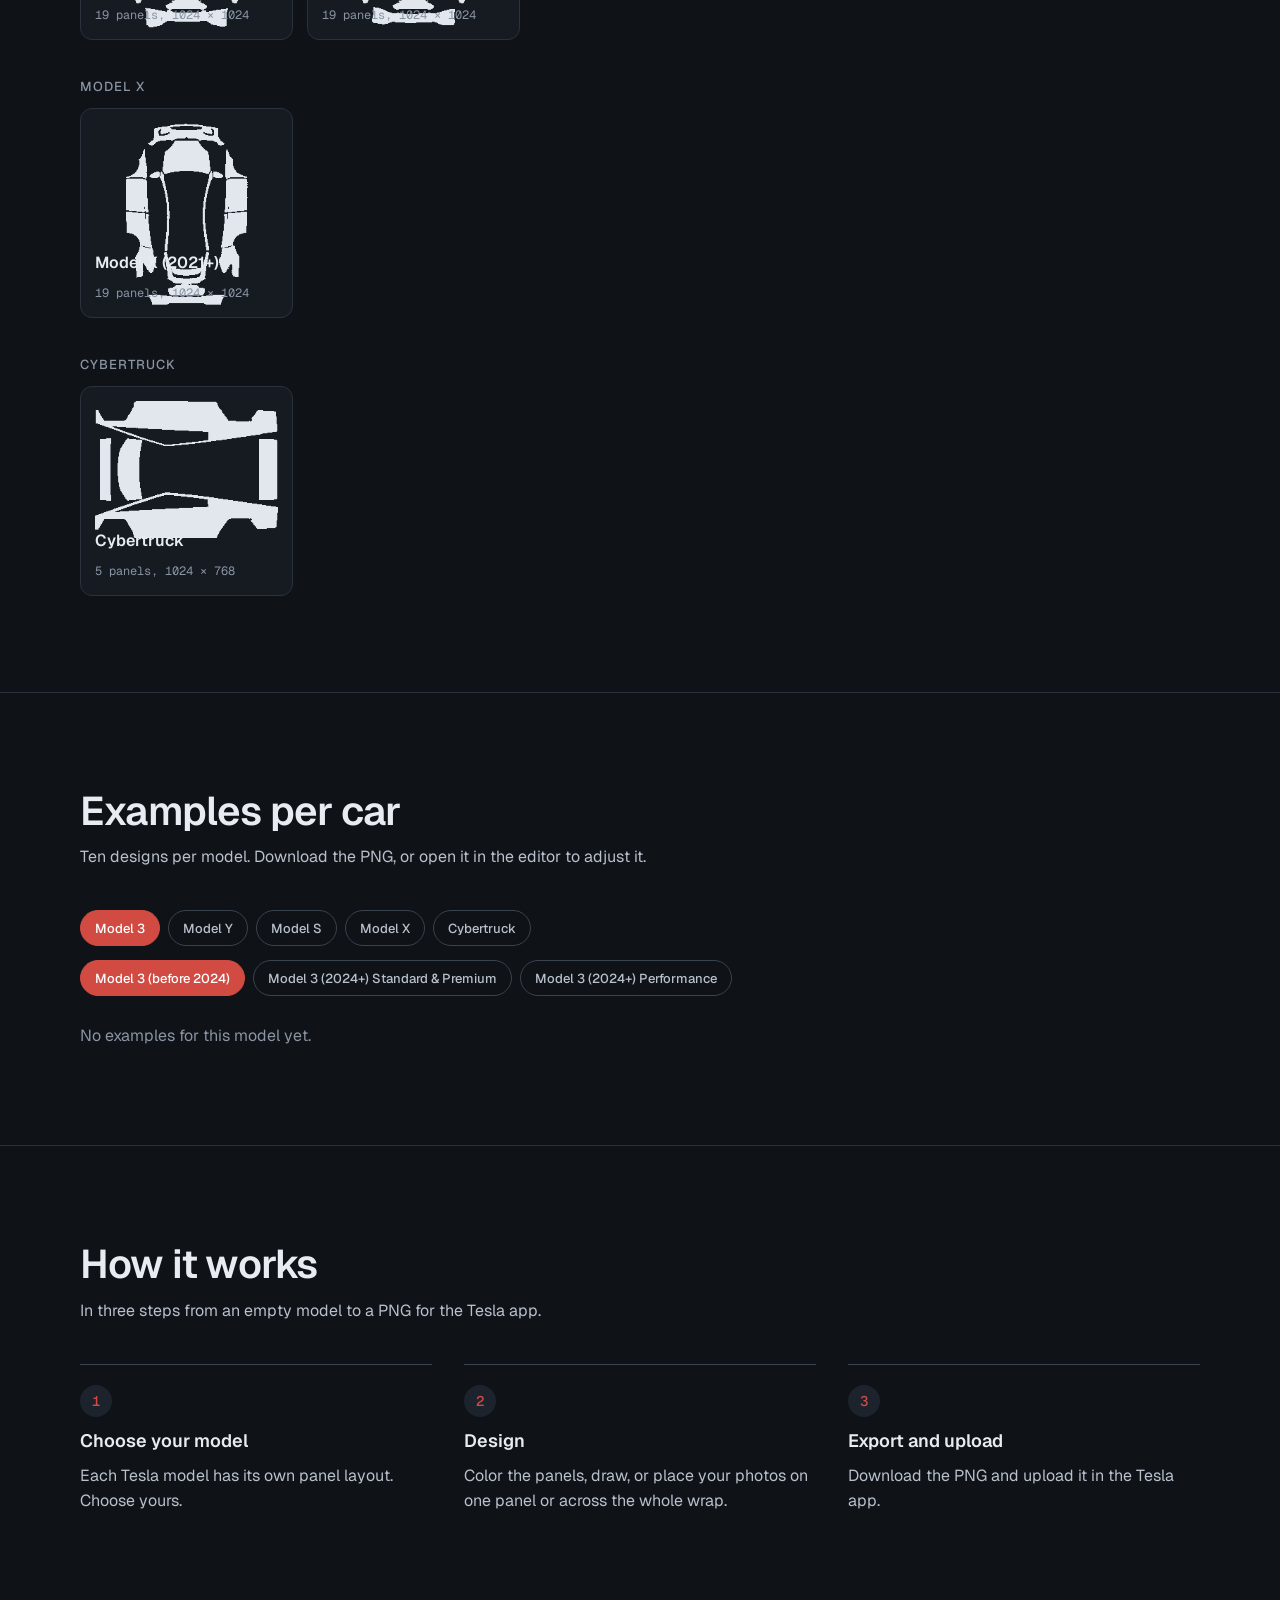
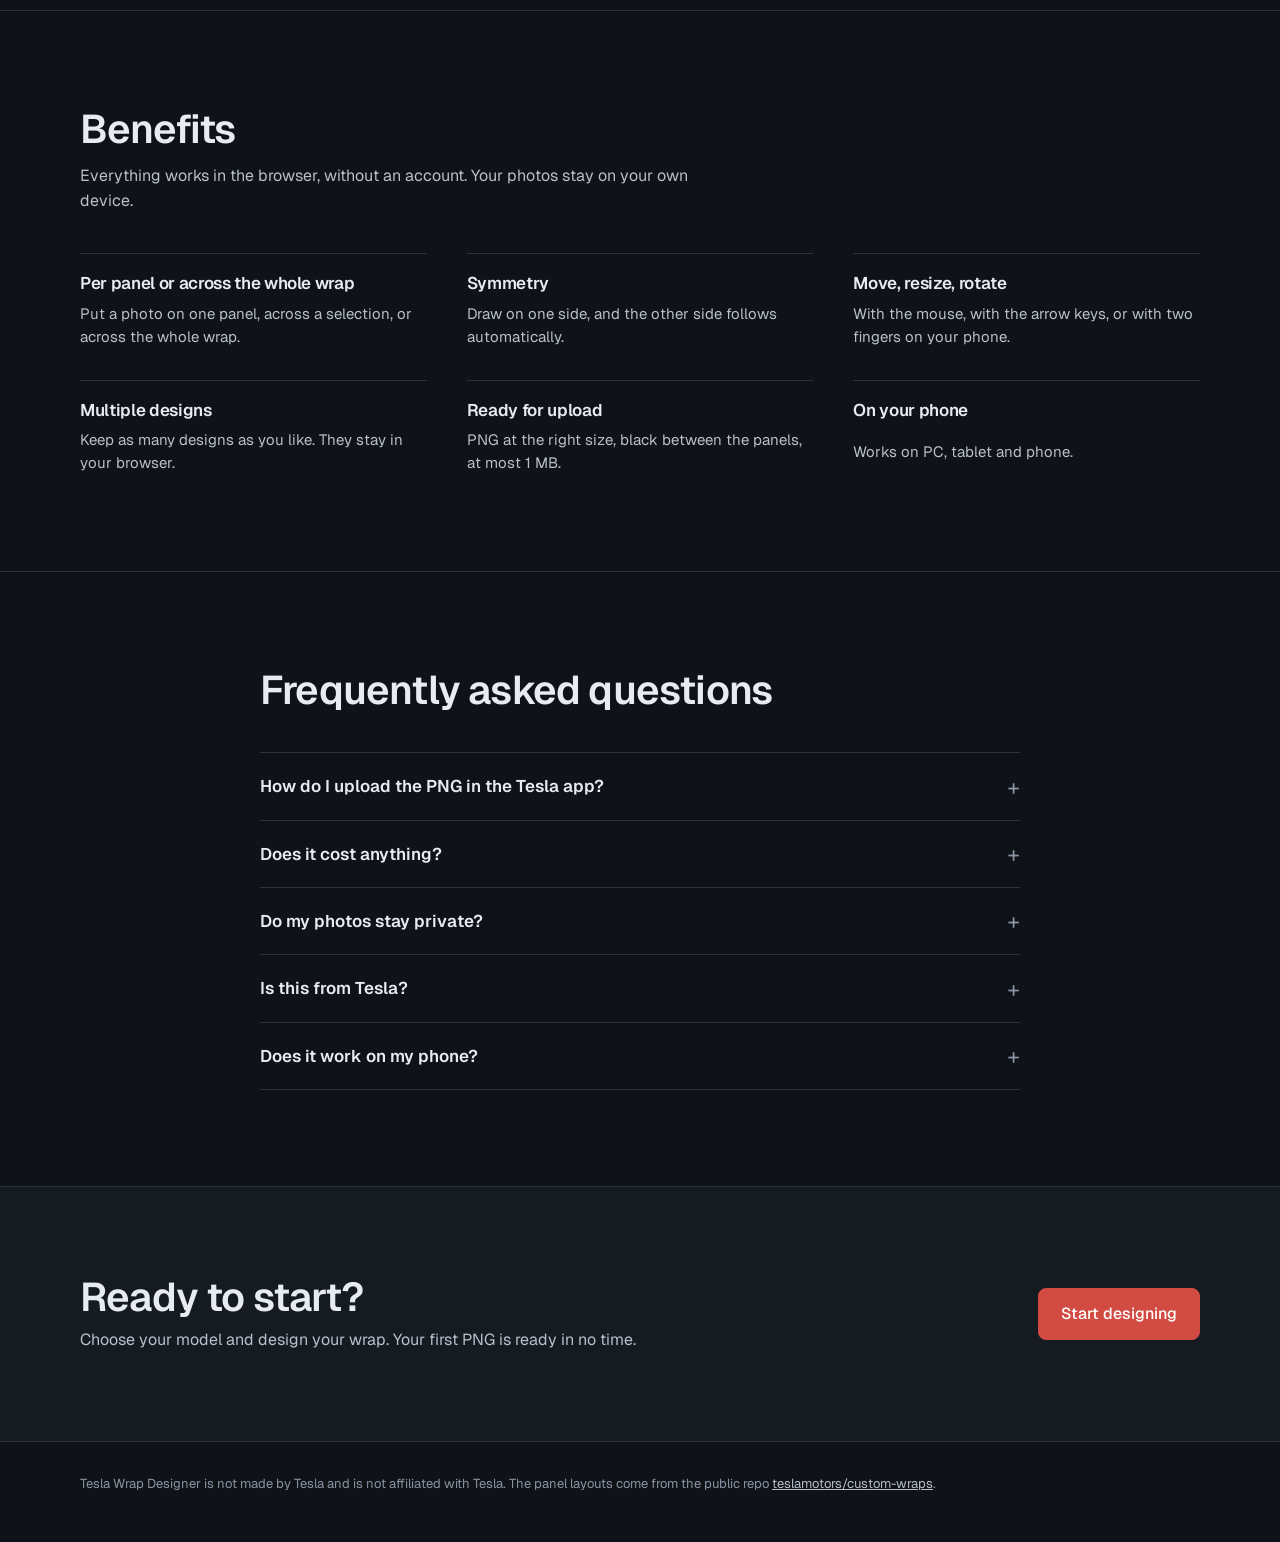
==== commit f96e792d: "WIP: landing redesign with car picker and per-model gallery The landing now opens the editor directl" ====
--- a/index.html
+++ b/index.html
@@ -13,48 +13,59 @@
   <link rel="stylesheet" href="css/landing.css">
 </head>
 <body>
+  <a class="skip-link" href="#inhoud">Naar de inhoud</a>
+
   <header class="site-head">
-    <div class="wrap">
+    <div class="wrap head-row">
       <a class="brand" href="/" aria-label="Tesla Wrap Ontwerper, startpagina">
         <svg class="logo" viewBox="0 0 24 24" aria-hidden="true"><path d="M3.5 8.2c2.3-2.6 14.7-2.6 17 0-2.3 2.2-14.7 2.2-17 0z"/><path d="M12 10.5v9"/></svg>
         <span>Tesla Wrap</span>
       </a>
       <nav class="site-nav" aria-label="Op deze pagina">
-        <a href="#galerij">Galerij</a>
+        <a href="#modellen">Modellen</a>
+        <a href="#galerij">Voorbeelden</a>
         <a href="#hoe">Hoe het werkt</a>
-        <a href="#voordelen">Voordelen</a>
+        <a href="#vragen">Vragen</a>
       </nav>
-      <select class="lang-select" data-lang-select aria-label="Taal"></select>
-      <a class="btn primary" href="/ontwerp/">Begin met ontwerpen</a>
+      <div class="head-actions">
+        <select class="lang-select" data-lang-select aria-label="Taal"></select>
+        <a class="btn primary" href="/ontwerp/">Begin met ontwerpen</a>
+      </div>
     </div>
   </header>
 
-  <main>
-    <section class="hero">
+  <main id="inhoud">
+    <section class="hero" aria-labelledby="hero-title">
       <div class="wrap">
-        <div class="hero-text">
-          <h1>Ontwerp je eigen Tesla-wrap</h1>
-          <p class="lead">Kleur de panelen, zet een foto op één paneel of over de hele wrap, en download een PNG die klaar is voor de Tesla-app. Geen account nodig.</p>
-          <div class="hero-actions">
-            <a class="btn primary big" href="/ontwerp/">Begin met ontwerpen</a>
-            <a class="btn quiet big" href="#galerij">Bekijk de voorbeelden</a>
-          </div>
+        <p class="eyebrow">Officiële Tesla-sjablonen</p>
+        <h1 id="hero-title">Ontwerp je eigen Tesla-wrap</h1>
+        <p class="lead">Kies je model, kleur de panelen en download een PNG die klaar is voor de Tesla-app. Geen account nodig.</p>
+        <div class="hero-actions">
+          <a class="btn primary big" href="#modellen">Kies je model</a>
+          <a class="btn quiet big" href="#galerij">Bekijk de voorbeelden</a>
         </div>
-        <figure class="hero-figure">
-          <img src="voorbeelden/rode-lijnen-512.png" width="512" height="512" alt="Voorbeeld: een donkergrijze wrap met twee rode racestrepen over het midden">
-          <figcaption>Voorbeeld: Rode lijnen, Model 3</figcaption>
-        </figure>
+      </div>
+    </section>
+
+    <section class="section picker" id="modellen" aria-labelledby="modellen-title">
+      <div class="wrap">
+        <div class="section-head">
+          <h2 id="modellen-title">Kies je model</h2>
+          <p>Elk model heeft een eigen paneelindeling. Je gaat meteen naar de editor met dat model.</p>
+        </div>
+        <div class="model-groups" id="model-groups"></div>
       </div>
     </section>
 
     <section class="section" id="galerij" aria-labelledby="galerij-title">
       <div class="wrap">
         <div class="section-head">
-          <h2 id="galerij-title">Galerij</h2>
-          <p>Open een voorbeeld om het aan te passen. Je krijgt dan een eigen kopie in je lijst met ontwerpen.</p>
+          <h2 id="galerij-title">Voorbeelden per auto</h2>
+          <p>Tien ontwerpen per model. Download de PNG, of open hem in de editor om hem aan te passen.</p>
         </div>
-        <div class="filters" id="filters" role="group" aria-label="Filter op model"></div>
-        <div class="cards" id="gallery-grid" aria-live="polite"><p class="muted">Voorbeelden laden…</p></div>
+        <div class="filters" id="group-filters" role="group" aria-label="Filter op auto"></div>
+        <div class="filters variant-filters" id="variant-filters" role="group" aria-label="Filter op model"></div>
+        <div class="cards gallery-grid" id="gallery-grid" aria-live="polite"><p class="muted">Voorbeelden laden…</p></div>
       </div>
     </section>
 
@@ -88,6 +99,46 @@
         </div>
       </div>
     </section>
+
+    <section class="section" id="vragen" aria-labelledby="vragen-title">
+      <div class="wrap narrow">
+        <div class="section-head">
+          <h2 id="vragen-title">Veelgestelde vragen</h2>
+        </div>
+        <div class="faq">
+          <details>
+            <summary>Hoe upload ik de PNG in de Tesla-app?</summary>
+            <p>Ga in de Tesla-app naar Creations, Wrap, Upload (vanaf versie 4.59.0) en kies je PNG.</p>
+          </details>
+          <details>
+            <summary>Kost het iets?</summary>
+            <p>Nee. De editor is gratis en werkt zonder account.</p>
+          </details>
+          <details>
+            <summary>Blijven mijn foto's privé?</summary>
+            <p>Ja. Je foto's blijven in je browser en gaan niet naar een server.</p>
+          </details>
+          <details>
+            <summary>Is dit van Tesla?</summary>
+            <p>Nee. De site is niet van Tesla en niet verbonden met Tesla. De paneelindelingen komen uit een openbare Tesla-repo.</p>
+          </details>
+          <details>
+            <summary>Werkt het op mijn telefoon?</summary>
+            <p>Werkt op pc, tablet en telefoon.</p>
+          </details>
+        </div>
+      </div>
+    </section>
+
+    <section class="closing" aria-labelledby="closing-title">
+      <div class="wrap closing-inner">
+        <div>
+          <h2 id="closing-title">Klaar om te beginnen?</h2>
+          <p>Kies je model en ontwerp je wrap. Je eerste PNG is zo klaar.</p>
+        </div>
+        <a class="btn primary big" href="/ontwerp/">Begin met ontwerpen</a>
+      </div>
+    </section>
   </main>
 
   <footer class="site-foot">
--- a/css/landing.css
+++ b/css/landing.css
@@ -1,21 +1,20 @@
-/* Startpagina van Tesla Wrap Ontwerper. Zelfde kleuren en letters als de editor. */
+/* Startpagina: donker antraciet, één rode accent, Geist. Alleen transform en opacity bewegen. */
 :root {
   color-scheme: dark;
   --bg: #0f1217;
   --surface: #161b22;
   --surface-2: #1d232c;
   --line: #2a323d;
-  --line-strong: #3b4553;
+  --line-strong: #3a4350;
   --text: #e7ecf2;
-  --text-2: #a9b3c0;
-  --muted: #7f8a99;
+  --text-2: #b8c0cc;
+  --muted: #8a94a3;
   --accent: #d24b43;
-  --accent-hover: #de5c53;
-  --accent-soft: rgba(210, 75, 67, 0.14);
+  --accent-hover: #e05a52;
+  --r-s: 8px;
   --r-m: 12px;
   --r-l: 16px;
-  --font: "Geist", system-ui, -apple-system, "Segoe UI", Roboto, sans-serif;
-  --mono: "Geist Mono", ui-monospace, "SF Mono", Menlo, Consolas, monospace;
+  --ease-out: cubic-bezier(0.23, 1, 0.32, 1);
 }
 
 *,
@@ -24,20 +23,31 @@
   box-sizing: border-box;
 }
 
-html,
+html {
+  scroll-behavior: smooth;
+  -webkit-text-size-adjust: 100%;
+}
+
 body {
   margin: 0;
-}
-
-body {
   background: var(--bg);
   color: var(--text);
-  font: 400 16px/1.55 var(--font);
+  font: 400 16px/1.55 Geist, system-ui, -apple-system, "Segoe UI", sans-serif;
   -webkit-font-smoothing: antialiased;
 }
 
-[hidden] {
-  display: none !important;
+h1,
+h2,
+h3,
+h4 {
+  margin: 0;
+  font-weight: 600;
+  letter-spacing: -0.02em;
+  line-height: 1.12;
+}
+
+p {
+  margin: 0;
 }
 
 img {
@@ -47,24 +57,6 @@
 
 a {
   color: inherit;
-}
-
-h1,
-h2,
-h3 {
-  margin: 0;
-  line-height: 1.15;
-  letter-spacing: -0.01em;
-  font-weight: 650;
-}
-
-p {
-  margin: 0;
-}
-
-.wrap {
-  width: min(1120px, 100% - 40px);
-  margin-inline: auto;
 }
 
 :focus-visible {
@@ -73,21 +65,59 @@
   border-radius: 4px;
 }
 
-/* --- kop ---------------------------------------------------------------------------- */
+.mono {
+  font-family: "Geist Mono", ui-monospace, monospace;
+}
+
+.muted {
+  color: var(--muted);
+}
+
+.small {
+  font-size: 13px;
+}
+
+.wrap {
+  width: min(1120px, 100% - 40px);
+  margin: 0 auto;
+}
+
+.narrow {
+  width: min(760px, 100% - 40px);
+}
+
+.skip-link {
+  position: absolute;
+  left: 16px;
+  top: -48px;
+  z-index: 100;
+  padding: 10px 14px;
+  border-radius: var(--r-s);
+  background: var(--text);
+  color: var(--bg);
+  font-weight: 600;
+  text-decoration: none;
+}
+
+.skip-link:focus {
+  top: 12px;
+}
+
+/* --- kop ----------------------------------------------------------------- */
 
 .site-head {
   position: sticky;
   top: 0;
-  z-index: 10;
-  background: rgba(15, 18, 23, 0.9);
-  backdrop-filter: blur(10px);
+  z-index: 20;
+  background: rgba(15, 18, 23, 0.86);
+  backdrop-filter: blur(12px);
   border-bottom: 1px solid var(--line);
 }
 
-.site-head .wrap {
+.head-row {
   display: flex;
   align-items: center;
-  gap: 20px;
+  gap: 24px;
   min-height: 64px;
 }
 
@@ -95,338 +125,549 @@
   display: inline-flex;
   align-items: center;
   gap: 10px;
-  margin-right: auto;
-  font-weight: 650;
+  font-weight: 600;
   text-decoration: none;
+  white-space: nowrap;
 }
 
 .logo {
-  width: 22px;
-  height: 22px;
+  width: 26px;
+  height: 26px;
   fill: none;
   stroke: var(--accent);
-  stroke-width: 1.8;
+  stroke-width: 1.6;
   stroke-linecap: round;
   stroke-linejoin: round;
 }
 
 .site-nav {
   display: flex;
-  gap: 18px;
+  gap: 4px;
+  margin-left: auto;
+}
+
+.site-nav a {
+  padding: 8px 12px;
+  border-radius: var(--r-s);
+  color: var(--text-2);
   font-size: 14px;
-  color: var(--text-2);
-}
-
-.site-nav a {
   text-decoration: none;
+  transition: color 0.15s ease, background-color 0.15s ease;
 }
 
 .site-nav a:hover {
   color: var(--text);
-}
-
-/* --- knoppen ------------------------------------------------------------------------ */
+  background: var(--surface);
+}
+
+.head-actions {
+  display: flex;
+  align-items: center;
+  gap: 10px;
+}
+
+/* --- knoppen ------------------------------------------------------------- */
 
 .btn {
   display: inline-flex;
   align-items: center;
   justify-content: center;
   gap: 8px;
-  padding: 11px 18px;
-  border: 1px solid transparent;
-  border-radius: var(--r-m);
-  font: 600 15px/1 var(--font);
+  min-height: 40px;
+  padding: 0 16px;
+  border: 1px solid var(--line-strong);
+  border-radius: var(--r-s);
+  background: var(--surface-2);
+  color: var(--text);
+  font: 500 14px/1 Geist, system-ui, sans-serif;
   text-decoration: none;
+  white-space: nowrap;
   cursor: pointer;
-  transition: background-color 0.15s ease, border-color 0.15s ease, transform 0.12s ease;
+  transition: background-color 0.15s ease, border-color 0.15s ease, transform 0.12s var(--ease-out);
+}
+
+.btn:hover {
+  border-color: var(--text-2);
 }
 
 .btn:active {
-  transform: scale(0.97);
+  transform: scale(0.98);
 }
 
 .btn.primary {
+  border-color: var(--accent);
   background: var(--accent);
   color: #fff;
 }
 
 .btn.primary:hover {
   background: var(--accent-hover);
+  border-color: var(--accent-hover);
 }
 
 .btn.quiet {
-  background: var(--surface);
-  border-color: var(--line);
-  color: var(--text);
-}
-
-.btn.quiet:hover {
-  border-color: var(--line-strong);
-  background: var(--surface-2);
+  background: transparent;
 }
 
 .btn.big {
-  padding: 15px 22px;
+  min-height: 52px;
+  padding: 0 22px;
   font-size: 16px;
 }
 
-/* --- hero --------------------------------------------------------------------------- */
-
-.hero {
-  padding: 72px 0 56px;
-}
-
-.hero .wrap {
-  display: grid;
-  grid-template-columns: minmax(0, 1.05fr) minmax(0, 0.95fr);
-  gap: 56px;
-  align-items: center;
-}
-
-.hero h1 {
-  font-size: clamp(38px, 5.2vw, 60px);
-  line-height: 1.04;
-  letter-spacing: -0.025em;
-}
-
-.lead {
-  margin-top: 18px;
-  max-width: 36ch;
-  font-size: 18px;
-  color: var(--text-2);
-}
-
-.hero-actions {
-  display: flex;
-  flex-wrap: wrap;
-  gap: 12px;
-  margin-top: 30px;
-}
-
-.hero-figure {
-  margin: 0;
-  padding: 14px;
-  background: var(--surface);
-  border: 1px solid var(--line);
-  border-radius: var(--r-l);
-}
-
-.hero-figure img {
-  width: 100%;
-  aspect-ratio: 1;
-  object-fit: contain;
-  border-radius: var(--r-m);
-  background: var(--surface-2);
-}
-
-.hero-figure figcaption {
-  margin-top: 10px;
+.btn.small {
+  min-height: 36px;
+  padding: 0 12px;
   font-size: 13px;
-  color: var(--muted);
-}
-
-/* --- secties ------------------------------------------------------------------------ */
-
-.section {
-  padding: 64px 0;
-  border-top: 1px solid var(--line);
-}
-
-.section-head {
-  display: grid;
-  gap: 8px;
-  margin-bottom: 26px;
-}
-
-.section-head h2 {
-  font-size: clamp(26px, 3vw, 34px);
-}
-
-.section-head p {
-  max-width: 60ch;
-  color: var(--text-2);
-}
-
-/* --- galerij ------------------------------------------------------------------------ */
-
-.filters {
-  display: flex;
-  flex-wrap: wrap;
-  gap: 8px;
-  margin-bottom: 22px;
-}
-
-.chip {
-  padding: 9px 14px;
-  border: 1px solid var(--line);
-  border-radius: 999px;
-  background: var(--surface);
-  color: var(--text-2);
-  font: 500 14px/1 var(--font);
-  cursor: pointer;
-}
-
-.chip[aria-pressed="true"] {
-  border-color: var(--accent);
-  background: var(--accent-soft);
-  color: var(--text);
-}
-
-.cards {
-  display: grid;
-  grid-template-columns: repeat(auto-fill, minmax(240px, 1fr));
-  gap: 20px;
-}
-
-.example {
-  display: grid;
-  gap: 12px;
-  padding: 14px;
-  background: var(--surface);
-  border: 1px solid var(--line);
-  border-radius: var(--r-l);
-}
-
-.example img {
-  width: 100%;
-  aspect-ratio: 1;
-  object-fit: contain;
-  border-radius: var(--r-m);
-  background: var(--surface-2);
-}
-
-.example h3 {
-  font-size: 18px;
-}
-
-.example .model {
-  font-size: 13px;
-  color: var(--muted);
-}
-
-.example p {
-  font-size: 14px;
-  color: var(--text-2);
-}
-
-.example .btn {
-  justify-self: start;
-  margin-top: auto;
-}
-
-/* --- hoe het werkt en voordelen ------------------------------------------------------ */
-
-.how {
-  display: grid;
-  grid-template-columns: repeat(3, minmax(0, 1fr));
-  gap: 20px;
-  margin: 0;
-  padding: 0;
-  list-style: none;
-}
-
-.how li,
-.features-grid article {
-  display: grid;
-  gap: 10px;
-  padding: 22px;
-  background: var(--surface);
-  border: 1px solid var(--line);
-  border-radius: var(--r-l);
-}
-
-.how .num {
-  display: grid;
-  place-items: center;
-  width: 34px;
-  height: 34px;
-  border-radius: 50%;
-  background: var(--accent);
-  color: #fff;
-  font: 600 15px/1 var(--font);
-}
-
-.how strong,
-.features-grid h3 {
-  font-size: 17px;
-}
-
-.how p,
-.features-grid p {
-  font-size: 15px;
-  color: var(--text-2);
-}
-
-.features-grid {
-  display: grid;
-  grid-template-columns: repeat(3, minmax(0, 1fr));
-  gap: 20px;
-}
-
-/* --- voettekst ---------------------------------------------------------------------- */
-
-.site-foot {
-  padding: 28px 0 40px;
-  border-top: 1px solid var(--line);
-  font-size: 13px;
-  color: var(--muted);
-}
-
-.site-foot a {
-  color: var(--text-2);
-}
-
-/* --- telefoon en tablet ------------------------------------------------------------- */
-
-@media (max-width: 900px) {
-  .hero {
-    padding-top: 48px;
-  }
-
-  .hero .wrap {
-    grid-template-columns: 1fr;
-    gap: 36px;
-  }
-
-  .how,
-  .features-grid {
-    grid-template-columns: 1fr 1fr;
-  }
-}
-
-@media (max-width: 640px) {
-  .site-nav {
-    display: none;
-  }
-
-  .section {
-    padding: 48px 0;
-  }
-
-  .how,
-  .features-grid {
-    grid-template-columns: 1fr;
-  }
-}
-
-@media (prefers-reduced-motion: reduce) {
-  *,
-  *::before,
-  *::after {
-    transition: none !important;
-  }
-}
-
-/* Taalkeuze in de kop. */
+}
+
 .lang-select {
-  height: 34px;
-  max-width: 132px;
-  padding: 0 8px;
-  border: 1px solid var(--line);
-  border-radius: 8px;
+  flex-shrink: 0;
+  height: 36px;
+  max-width: 112px;
+  padding: 0 6px;
+  border: 1px solid var(--line-strong);
+  border-radius: var(--r-s);
   background: var(--surface-2);
   color: var(--text);
   font: inherit;
   font-size: 13px;
   cursor: pointer;
 }
+
+/* --- hero ---------------------------------------------------------------- */
+
+.hero {
+  padding: 96px 0 72px;
+  border-bottom: 1px solid var(--line);
+}
+
+.eyebrow {
+  display: inline-flex;
+  align-items: center;
+  gap: 10px;
+  margin-bottom: 20px;
+  color: var(--muted);
+  font-size: 13px;
+  font-weight: 500;
+  letter-spacing: 0.08em;
+  text-transform: uppercase;
+}
+
+.eyebrow::before {
+  content: "";
+  width: 18px;
+  height: 2px;
+  border-radius: 2px;
+  background: var(--accent);
+}
+
+.hero h1 {
+  max-width: 14ch;
+  font-size: clamp(2.5rem, 6vw, 4.5rem);
+  line-height: 1.02;
+}
+
+.lead {
+  max-width: 52ch;
+  margin-top: 20px;
+  color: var(--text-2);
+  font-size: 1.125rem;
+}
+
+.hero-actions {
+  display: flex;
+  flex-wrap: wrap;
+  gap: 12px;
+  margin-top: 32px;
+}
+
+/* --- secties ------------------------------------------------------------- */
+
+.section {
+  padding: 96px 0;
+  border-bottom: 1px solid var(--line);
+}
+
+.section-head {
+  display: grid;
+  gap: 12px;
+  margin-bottom: 40px;
+}
+
+.section-head h2 {
+  font-size: clamp(1.75rem, 3.4vw, 2.5rem);
+}
+
+.section-head p {
+  max-width: 60ch;
+  color: var(--text-2);
+}
+
+/* --- autokeuze ----------------------------------------------------------- */
+
+.model-groups {
+  display: grid;
+  gap: 40px;
+}
+
+.model-group h3 {
+  margin-bottom: 14px;
+  color: var(--muted);
+  font-size: 13px;
+  font-weight: 500;
+  letter-spacing: 0.08em;
+  text-transform: uppercase;
+}
+
+.cards {
+  display: grid;
+  grid-template-columns: repeat(auto-fill, minmax(210px, 1fr));
+  gap: 14px;
+}
+
+.model-card {
+  display: grid;
+  gap: 10px;
+  padding: 14px;
+  border: 1px solid var(--line);
+  border-radius: var(--r-m);
+  background: var(--surface);
+  text-decoration: none;
+  transition: border-color 0.2s var(--ease-out), transform 0.2s var(--ease-out), background-color 0.2s var(--ease-out);
+}
+
+.model-card:hover {
+  transform: translateY(-2px);
+  border-color: var(--line-strong);
+  background: var(--surface-2);
+}
+
+.model-card:active {
+  transform: scale(0.99);
+}
+
+.sil-wrap {
+  display: grid;
+  place-items: center;
+  height: 120px;
+}
+
+.sil-wrap canvas {
+  max-width: 100%;
+  max-height: 100%;
+  width: auto;
+  height: auto;
+}
+
+.model-name {
+  font-weight: 600;
+  line-height: 1.3;
+}
+
+.model-meta {
+  color: var(--muted);
+  font-size: 12px;
+}
+
+/* --- galerij ------------------------------------------------------------- */
+
+.filters {
+  display: flex;
+  flex-wrap: wrap;
+  gap: 8px;
+  margin-bottom: 14px;
+}
+
+.variant-filters {
+  margin-bottom: 28px;
+}
+
+.chip {
+  min-height: 36px;
+  padding: 0 14px;
+  border: 1px solid var(--line-strong);
+  border-radius: 999px;
+  background: transparent;
+  color: var(--text-2);
+  font: 500 13px/1 Geist, system-ui, sans-serif;
+  cursor: pointer;
+  transition: background-color 0.15s ease, color 0.15s ease, border-color 0.15s ease;
+}
+
+.chip:hover {
+  color: var(--text);
+  border-color: var(--text-2);
+}
+
+.chip[aria-pressed="true"] {
+  border-color: var(--accent);
+  background: var(--accent);
+  color: #fff;
+}
+
+.gallery-grid {
+  grid-template-columns: repeat(auto-fill, minmax(232px, 1fr));
+}
+
+.design-card {
+  display: flex;
+  flex-direction: column;
+  overflow: hidden;
+  border: 1px solid var(--line);
+  border-radius: var(--r-m);
+  background: var(--surface);
+  transition: border-color 0.2s var(--ease-out);
+}
+
+.design-card:hover {
+  border-color: var(--line-strong);
+}
+
+.design-thumb {
+  background: #000;
+}
+
+.design-thumb img {
+  width: 100%;
+  height: 100%;
+  object-fit: contain;
+}
+
+.design-body {
+  display: flex;
+  flex: 1;
+  flex-direction: column;
+  gap: 6px;
+  padding: 14px 16px 16px;
+}
+
+.design-body h4 {
+  font-size: 16px;
+}
+
+.design-body p {
+  color: var(--text-2);
+  font-size: 13.5px;
+  line-height: 1.45;
+}
+
+.design-actions {
+  display: flex;
+  flex-wrap: wrap;
+  gap: 8px;
+  margin-top: auto;
+  padding-top: 12px;
+}
+
+/* --- hoe het werkt ------------------------------------------------------- */
+
+.how {
+  display: grid;
+  grid-template-columns: repeat(3, minmax(0, 1fr));
+  gap: 32px;
+  margin: 0;
+  padding: 0;
+  list-style: none;
+  counter-reset: none;
+}
+
+.how li {
+  display: grid;
+  gap: 10px;
+  padding-top: 20px;
+  border-top: 1px solid var(--line-strong);
+}
+
+.num {
+  display: inline-grid;
+  place-items: center;
+  width: 32px;
+  height: 32px;
+  border-radius: 50%;
+  background: var(--surface-2);
+  color: var(--accent);
+  font: 500 14px/1 "Geist Mono", ui-monospace, monospace;
+}
+
+.how strong {
+  font-size: 1.125rem;
+  font-weight: 600;
+}
+
+.how p {
+  color: var(--text-2);
+}
+
+/* --- voordelen ----------------------------------------------------------- */
+
+.features-grid {
+  display: grid;
+  grid-template-columns: repeat(3, minmax(0, 1fr));
+  gap: 32px 40px;
+}
+
+.features-grid article {
+  display: grid;
+  gap: 8px;
+  padding-top: 20px;
+  border-top: 1px solid var(--line);
+}
+
+.features-grid h3 {
+  font-size: 1.0625rem;
+}
+
+.features-grid p {
+  color: var(--text-2);
+  font-size: 15px;
+}
+
+/* --- vragen -------------------------------------------------------------- */
+
+.faq {
+  border-top: 1px solid var(--line);
+}
+
+.faq details {
+  border-bottom: 1px solid var(--line);
+}
+
+.faq summary {
+  display: flex;
+  align-items: center;
+  justify-content: space-between;
+  gap: 16px;
+  padding: 20px 0;
+  font-size: 1.0625rem;
+  font-weight: 600;
+  cursor: pointer;
+  list-style: none;
+}
+
+.faq summary::-webkit-details-marker {
+  display: none;
+}
+
+.faq summary::after {
+  content: "+";
+  flex-shrink: 0;
+  color: var(--muted);
+  font: 400 22px/1 "Geist Mono", ui-monospace, monospace;
+  transition: transform 0.2s var(--ease-out);
+}
+
+.faq details[open] summary::after {
+  transform: rotate(45deg);
+}
+
+.faq details p {
+  padding: 0 0 22px;
+  max-width: 62ch;
+  color: var(--text-2);
+}
+
+/* --- slot ---------------------------------------------------------------- */
+
+.closing {
+  padding: 88px 0;
+  background: var(--surface);
+  border-bottom: 1px solid var(--line);
+}
+
+.closing-inner {
+  display: flex;
+  flex-wrap: wrap;
+  align-items: center;
+  justify-content: space-between;
+  gap: 24px;
+}
+
+.closing h2 {
+  font-size: clamp(1.75rem, 3.4vw, 2.5rem);
+}
+
+.closing p {
+  margin-top: 8px;
+  color: var(--text-2);
+}
+
+/* --- voet ---------------------------------------------------------------- */
+
+.site-foot {
+  padding: 32px 0 48px;
+  color: var(--muted);
+  font-size: 13px;
+}
+
+.site-foot a {
+  color: var(--text-2);
+}
+
+/* --- telefoon en tablet -------------------------------------------------- */
+
+@media (max-width: 900px) {
+  .features-grid,
+  .how {
+    grid-template-columns: 1fr 1fr;
+  }
+
+  .how li:last-child {
+    grid-column: 1 / -1;
+  }
+}
+
+@media (max-width: 760px) {
+  .site-nav {
+    display: none;
+  }
+
+  .hero {
+    padding: 56px 0 48px;
+  }
+
+  .section,
+  .closing {
+    padding: 64px 0;
+  }
+
+  .features-grid,
+  .how {
+    grid-template-columns: 1fr;
+  }
+}
+
+@media (max-width: 520px) {
+  .brand span {
+    display: none;
+  }
+
+  .cards {
+    grid-template-columns: repeat(2, minmax(0, 1fr));
+    gap: 10px;
+  }
+
+  .model-card {
+    padding: 10px;
+  }
+
+  .sil-wrap {
+    height: 96px;
+  }
+
+  .gallery-grid {
+    grid-template-columns: 1fr;
+  }
+}
+
+@media (prefers-reduced-motion: reduce) {
+  html {
+    scroll-behavior: auto;
+  }
+
+  *,
+  *::before,
+  *::after {
+    transition-duration: 0.01ms !important;
+  }
+}
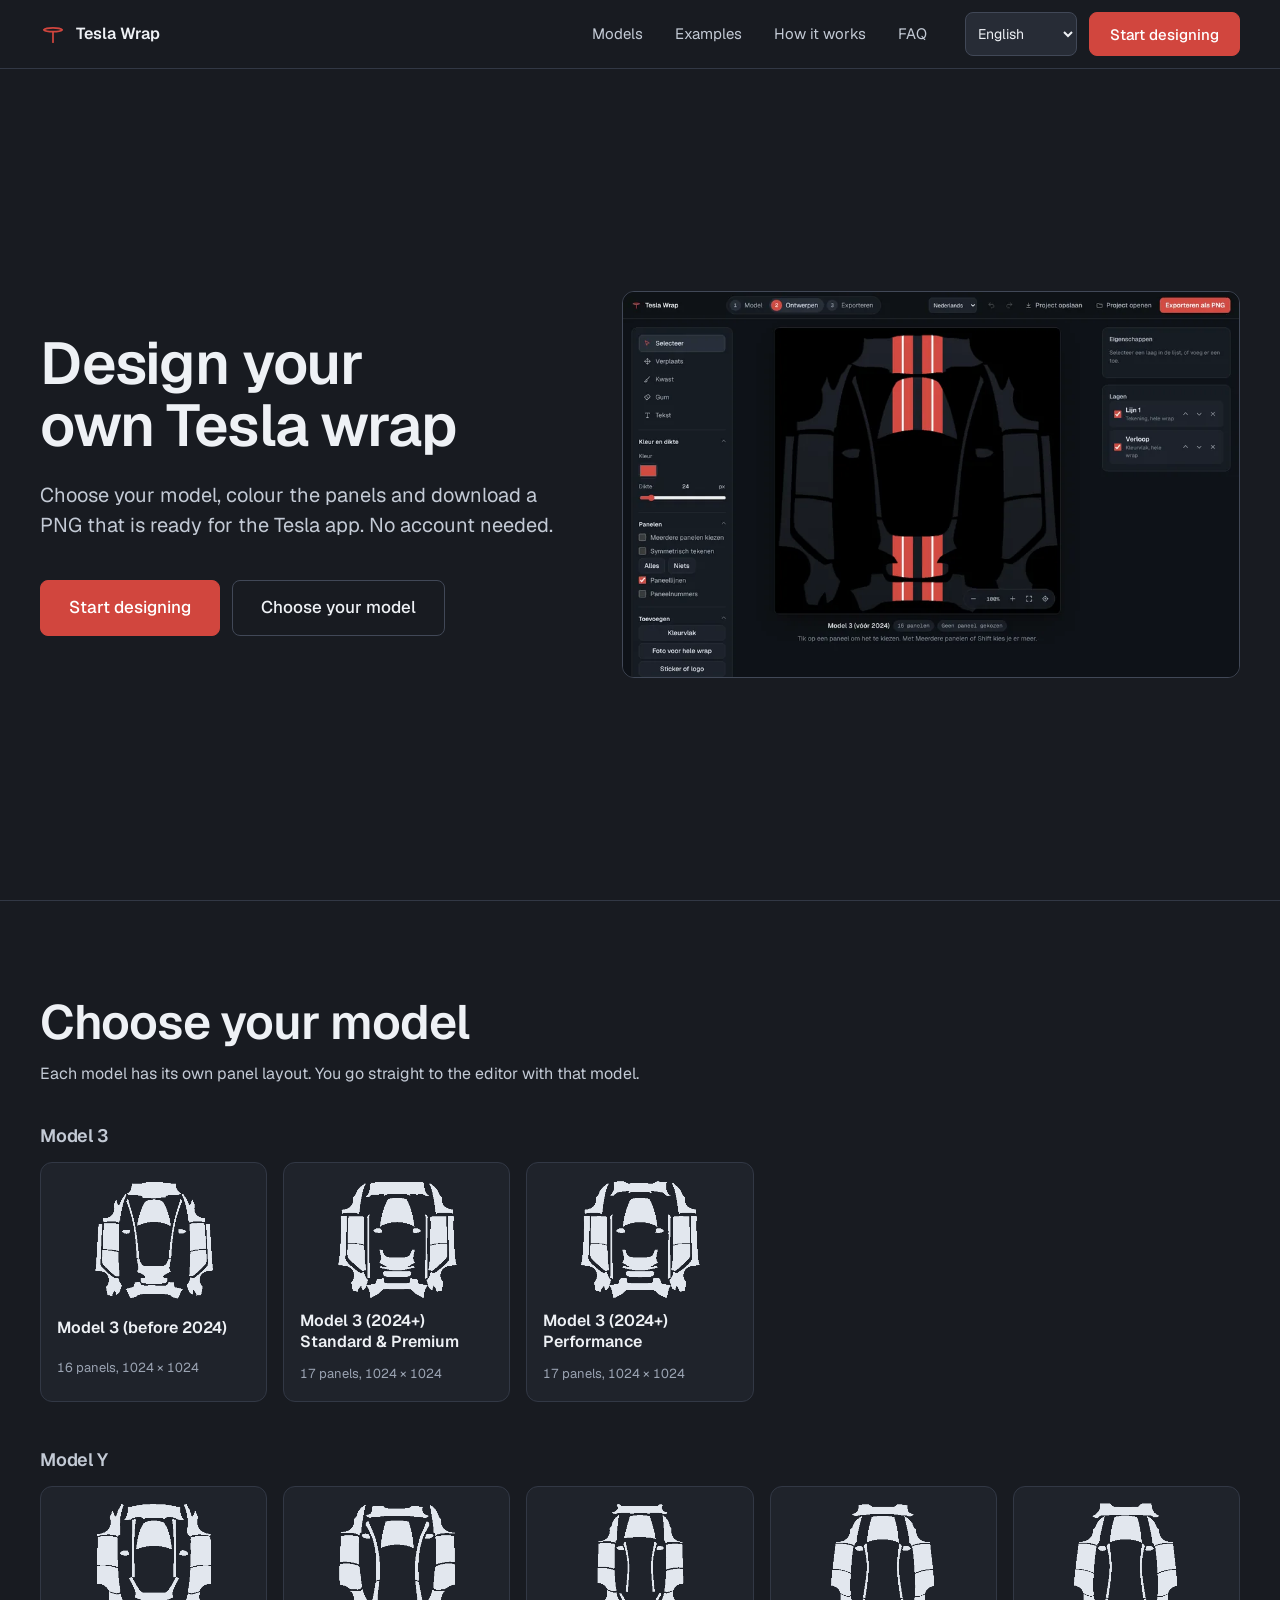
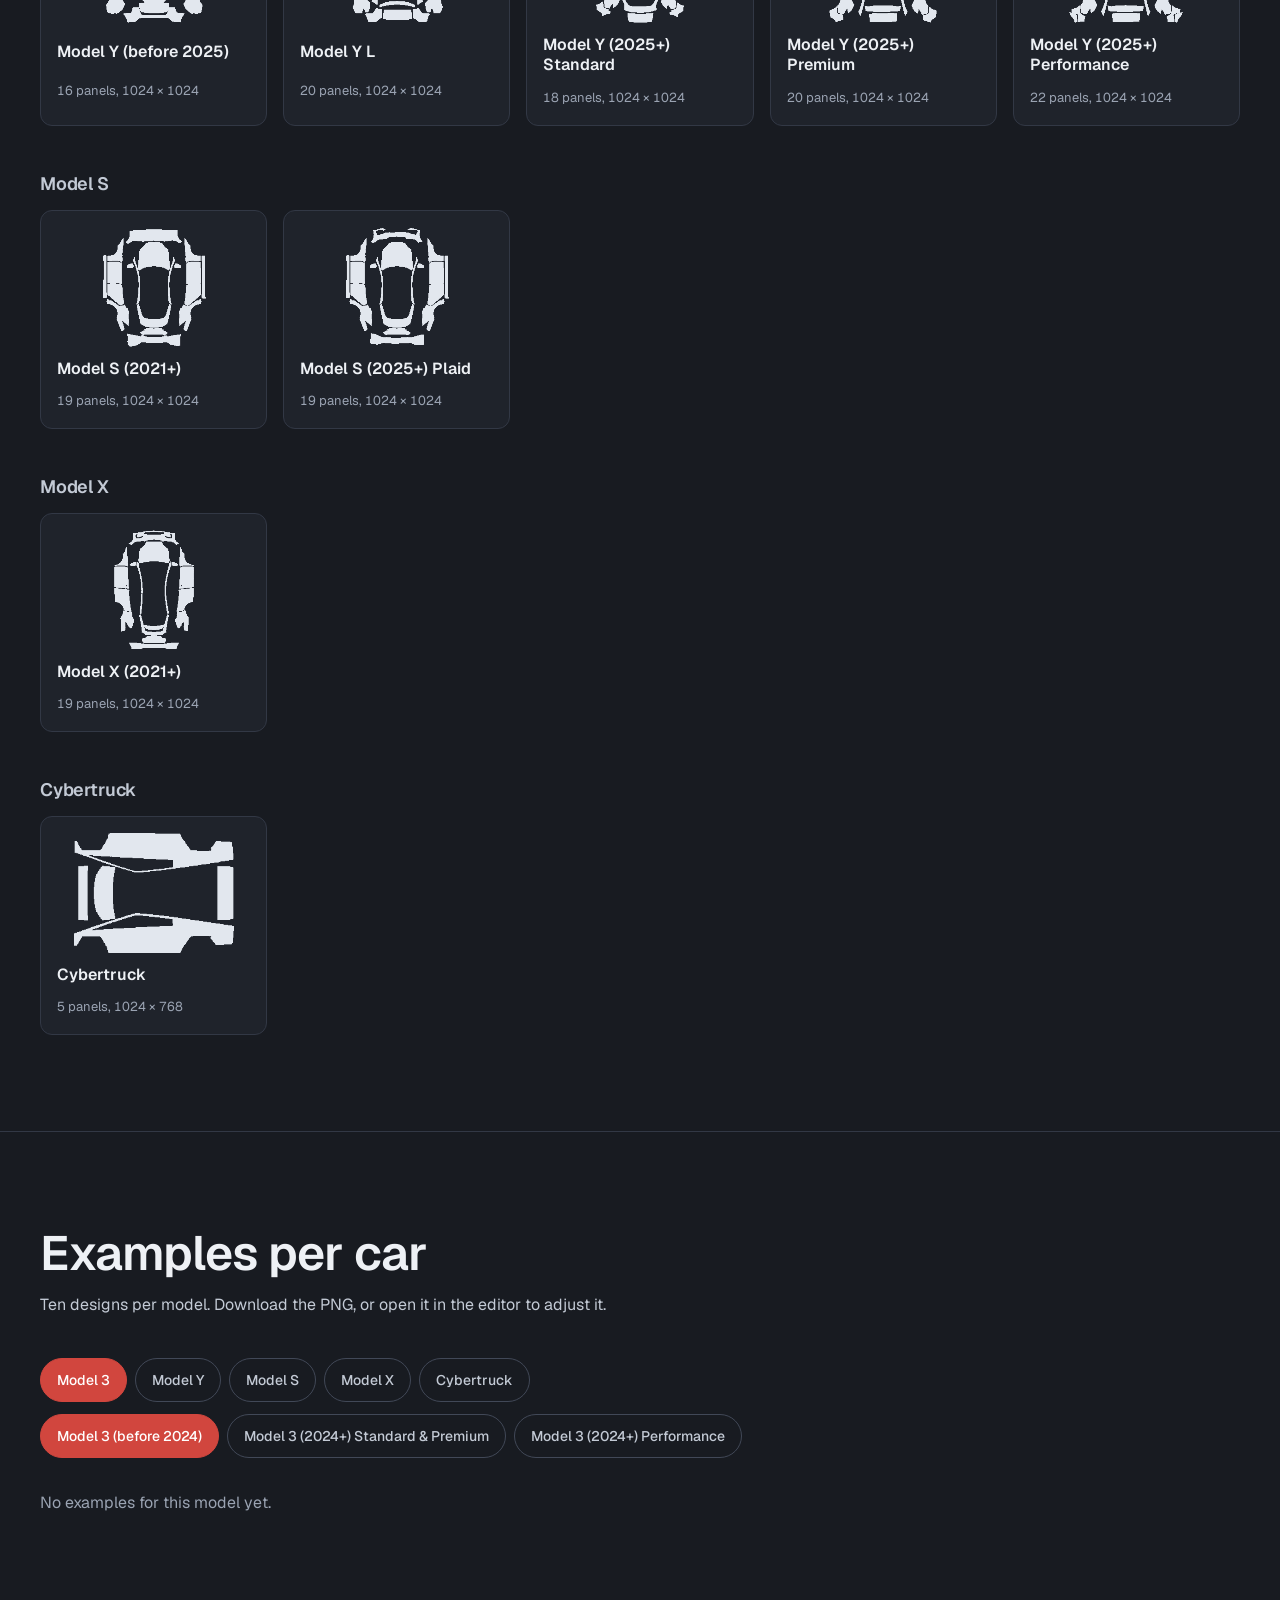
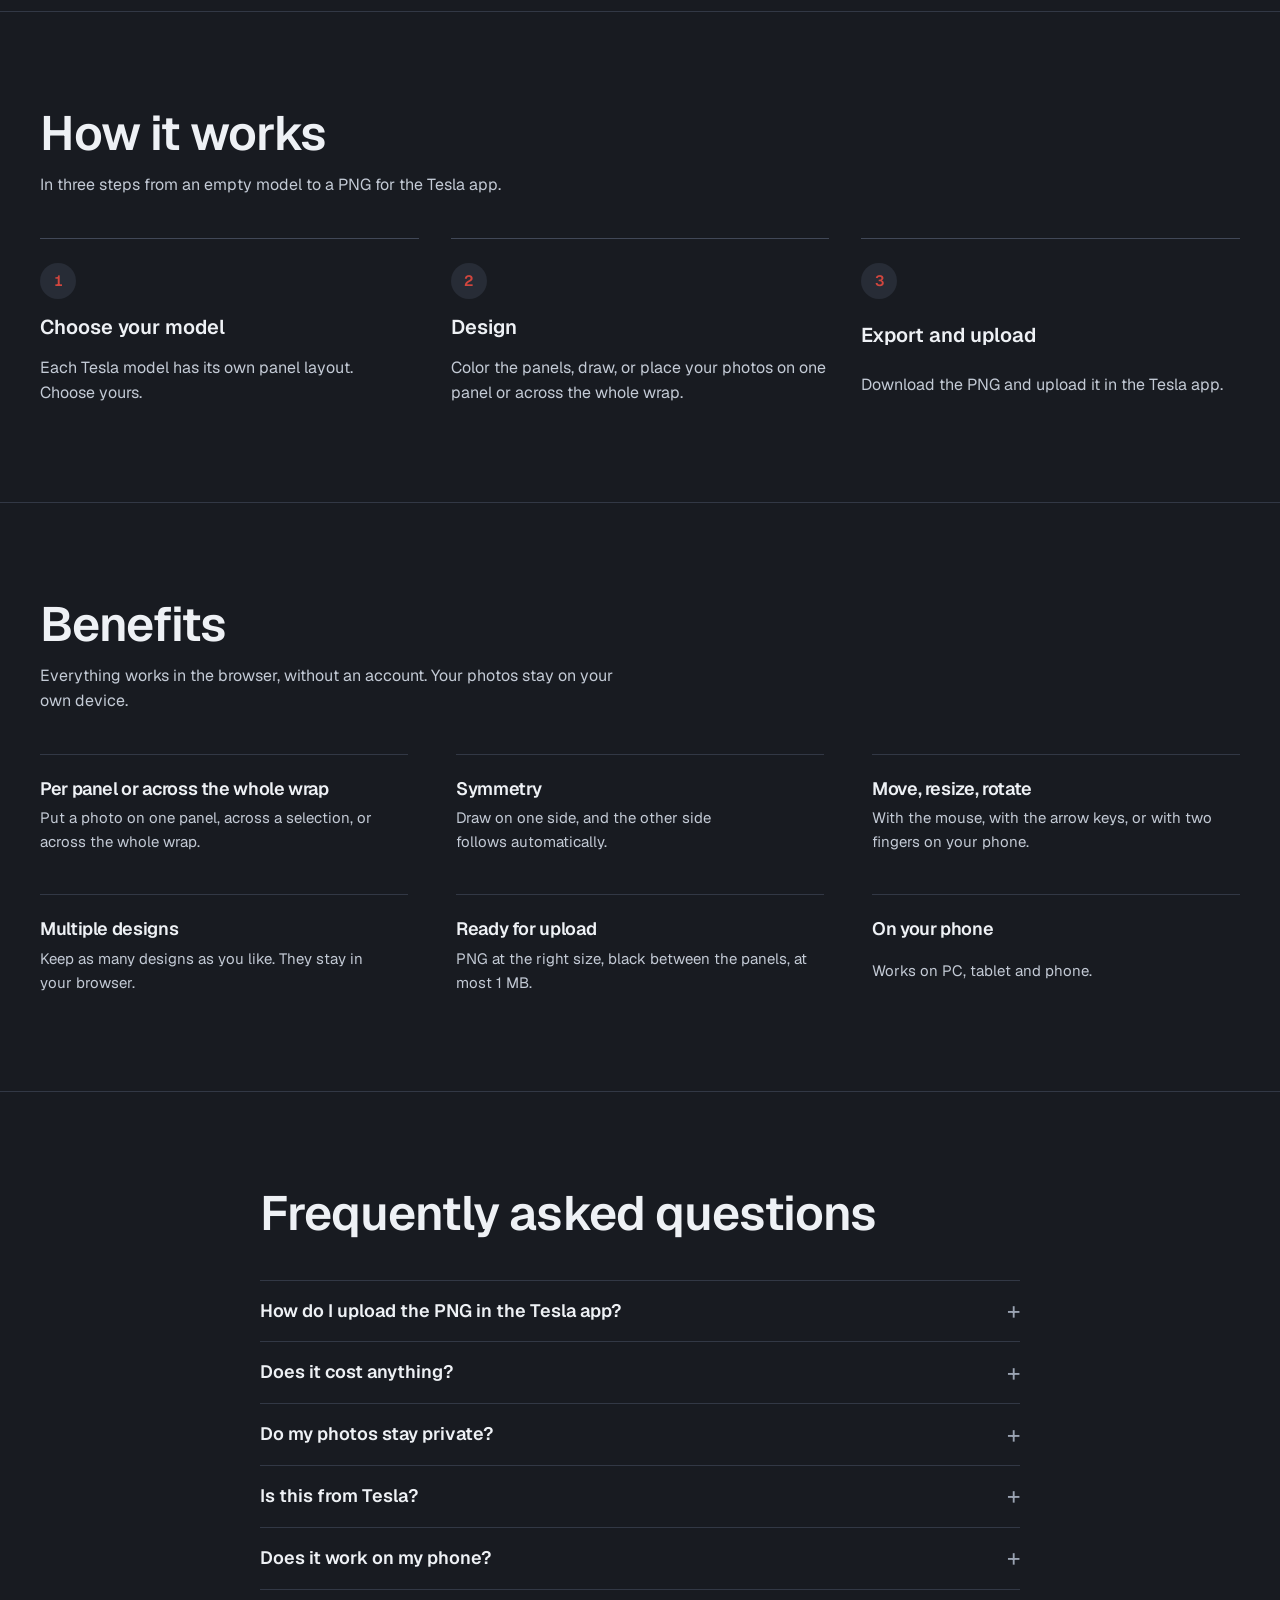
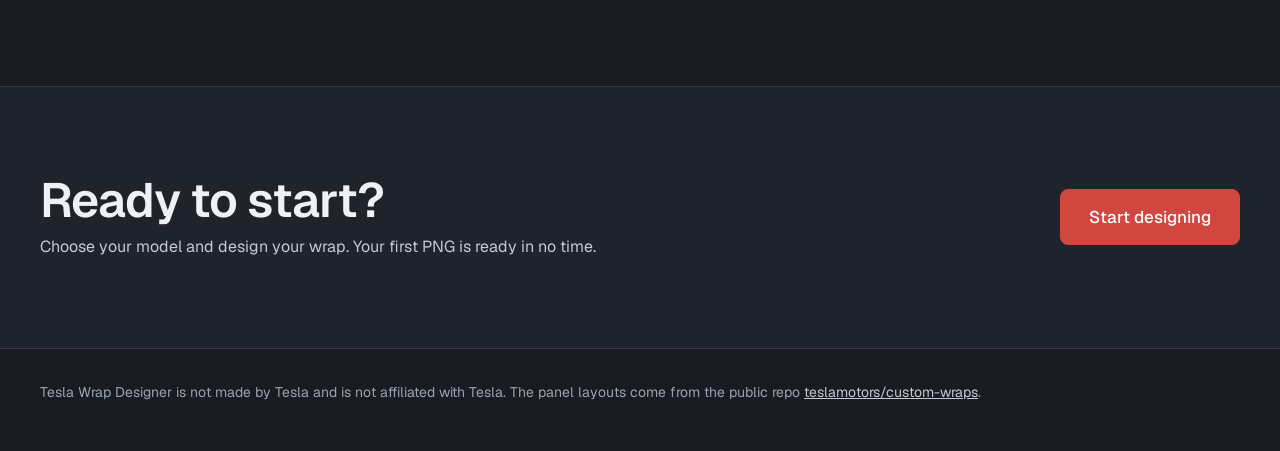
==== commit bb0a6c90: "Redesign the landing page: car picker, per-model gallery and downloads The first screen shows the he" ====
--- a/index.html
+++ b/index.html
@@ -4,12 +4,9 @@
   <meta charset="utf-8">
   <meta name="viewport" content="width=device-width, initial-scale=1, viewport-fit=cover">
   <meta name="description" content="Ontwerp je eigen Tesla-wrap in de browser en download hem als PNG, klaar voor de Tesla-app. Bekijk de voorbeelden in de galerij.">
-  <meta name="theme-color" content="#0f1217">
+  <meta name="theme-color" content="#181b21">
   <title>Tesla Wrap Ontwerper</title>
   <link rel="icon" href="data:,">
-  <link rel="preconnect" href="https://fonts.googleapis.com">
-  <link rel="preconnect" href="https://fonts.gstatic.com" crossorigin>
-  <link rel="stylesheet" href="https://fonts.googleapis.com/css2?family=Geist:wght@400;500;600;700&family=Geist+Mono:wght@400;500&display=swap">
   <link rel="stylesheet" href="css/landing.css">
 </head>
 <body>
@@ -36,14 +33,18 @@
 
   <main id="inhoud">
     <section class="hero" aria-labelledby="hero-title">
-      <div class="wrap">
-        <p class="eyebrow">Officiële Tesla-sjablonen</p>
-        <h1 id="hero-title">Ontwerp je eigen Tesla-wrap</h1>
-        <p class="lead">Kies je model, kleur de panelen en download een PNG die klaar is voor de Tesla-app. Geen account nodig.</p>
-        <div class="hero-actions">
-          <a class="btn primary big" href="#modellen">Kies je model</a>
-          <a class="btn quiet big" href="#galerij">Bekijk de voorbeelden</a>
+      <div class="wrap hero-grid">
+        <div class="hero-copy">
+          <h1 id="hero-title">Ontwerp je eigen Tesla-wrap</h1>
+          <p class="lead">Kies je model, kleur de panelen en download een PNG die klaar is voor de Tesla-app. Geen account nodig.</p>
+          <div class="hero-actions">
+            <a class="btn primary big" href="/ontwerp/">Begin met ontwerpen</a>
+            <a class="btn quiet big" href="#modellen">Kies je model</a>
+          </div>
         </div>
+        <figure class="hero-shot">
+          <img src="img/editor-hero-1440.webp" srcset="img/editor-hero-960.webp 960w, img/editor-hero-1440.webp 1440w" sizes="(min-width: 900px) 56vw, 100vw" width="1440" height="900" fetchpriority="high" alt="Het ontwerpscherm van de editor met een ontwerp voor de Model 3: links de tools, in het midden de wrap, rechts de lagen.">
+        </figure>
       </div>
     </section>
 
--- a/css/landing.css
+++ b/css/landing.css
@@ -1,19 +1,63 @@
-/* Startpagina: donker antraciet, één rode accent, Geist. Alleen transform en opacity bewegen. */
+/* Geist en Geist Mono, zelf gehost (SIL Open Font License, zie fonts/LICENSE-Geist.txt). */
+@font-face {
+  font-family: "Geist";
+  font-style: normal;
+  font-weight: 400;
+  font-display: swap;
+  src: url("../fonts/geist-latin-400-normal.woff2") format("woff2");
+}
+@font-face {
+  font-family: "Geist";
+  font-style: normal;
+  font-weight: 500;
+  font-display: swap;
+  src: url("../fonts/geist-latin-500-normal.woff2") format("woff2");
+}
+@font-face {
+  font-family: "Geist";
+  font-style: normal;
+  font-weight: 600;
+  font-display: swap;
+  src: url("../fonts/geist-latin-600-normal.woff2") format("woff2");
+}
+@font-face {
+  font-family: "Geist";
+  font-style: normal;
+  font-weight: 700;
+  font-display: swap;
+  src: url("../fonts/geist-latin-700-normal.woff2") format("woff2");
+}
+@font-face {
+  font-family: "Geist Mono";
+  font-style: normal;
+  font-weight: 400;
+  font-display: swap;
+  src: url("../fonts/geist-mono-latin-400-normal.woff2") format("woff2");
+}
+@font-face {
+  font-family: "Geist Mono";
+  font-style: normal;
+  font-weight: 500;
+  font-display: swap;
+  src: url("../fonts/geist-mono-latin-500-normal.woff2") format("woff2");
+}
+
+/* Startpagina: echt antraciet, één rode accent (alleen actie, focus en één moment), Geist.
+   Beweging is kort en zacht: transform en opacity, geen transition: all. */
 :root {
   color-scheme: dark;
-  --bg: #0f1217;
-  --surface: #161b22;
-  --surface-2: #1d232c;
-  --line: #2a323d;
-  --line-strong: #3a4350;
-  --text: #e7ecf2;
-  --text-2: #b8c0cc;
-  --muted: #8a94a3;
-  --accent: #d24b43;
-  --accent-hover: #e05a52;
+  --bg: #181b21;
+  --surface: #1f232b;
+  --surface-2: #272c36;
+  --line: #323845;
+  --line-strong: #414857;
+  --text: #eef1f5;
+  --text-2: #c3cad5;
+  --muted: #9aa3b2;
+  --accent: #d1463e;
+  --accent-hover: #cc3931;
   --r-s: 8px;
   --r-m: 12px;
-  --r-l: 16px;
   --ease-out: cubic-bezier(0.23, 1, 0.32, 1);
 }
 
@@ -24,16 +68,20 @@
 }
 
 html {
-  scroll-behavior: smooth;
   -webkit-text-size-adjust: 100%;
+  scrollbar-color: var(--line-strong) var(--bg);
 }
 
 body {
   margin: 0;
   background: var(--bg);
   color: var(--text);
-  font: 400 16px/1.55 Geist, system-ui, -apple-system, "Segoe UI", sans-serif;
+  font: 400 16px/1.6 Geist, system-ui, -apple-system, "Segoe UI", sans-serif;
   -webkit-font-smoothing: antialiased;
+}
+
+::selection {
+  background: rgba(209, 70, 62, 0.35);
 }
 
 h1,
@@ -43,11 +91,13 @@
   margin: 0;
   font-weight: 600;
   letter-spacing: -0.02em;
-  line-height: 1.12;
+  line-height: 1.08;
+  text-wrap: balance;
 }
 
 p {
   margin: 0;
+  text-wrap: pretty;
 }
 
 img {
@@ -57,6 +107,12 @@
 
 a {
   color: inherit;
+  -webkit-tap-highlight-color: transparent;
+}
+
+button,
+select {
+  -webkit-tap-highlight-color: transparent;
 }
 
 :focus-visible {
@@ -65,33 +121,29 @@
   border-radius: 4px;
 }
 
-.mono {
-  font-family: "Geist Mono", ui-monospace, monospace;
-}
-
 .muted {
   color: var(--muted);
 }
 
 .small {
-  font-size: 13px;
+  font-size: 14px;
 }
 
 .wrap {
-  width: min(1120px, 100% - 40px);
+  width: min(1200px, 100% - 48px);
   margin: 0 auto;
 }
 
 .narrow {
-  width: min(760px, 100% - 40px);
+  width: min(760px, 100% - 48px);
 }
 
 .skip-link {
   position: absolute;
   left: 16px;
-  top: -48px;
+  top: -56px;
   z-index: 100;
-  padding: 10px 14px;
+  padding: 12px 16px;
   border-radius: var(--r-s);
   background: var(--text);
   color: var(--bg);
@@ -109,8 +161,7 @@
   position: sticky;
   top: 0;
   z-index: 20;
-  background: rgba(15, 18, 23, 0.86);
-  backdrop-filter: blur(12px);
+  background: var(--bg);
   border-bottom: 1px solid var(--line);
 }
 
@@ -118,7 +169,7 @@
   display: flex;
   align-items: center;
   gap: 24px;
-  min-height: 64px;
+  min-height: 68px;
 }
 
 .brand {
@@ -147,10 +198,13 @@
 }
 
 .site-nav a {
-  padding: 8px 12px;
+  display: inline-flex;
+  align-items: center;
+  min-height: 44px;
+  padding: 0 14px;
   border-radius: var(--r-s);
   color: var(--text-2);
-  font-size: 14px;
+  font-size: 15px;
   text-decoration: none;
   transition: color 0.15s ease, background-color 0.15s ease;
 }
@@ -163,7 +217,7 @@
 .head-actions {
   display: flex;
   align-items: center;
-  gap: 10px;
+  gap: 12px;
 }
 
 /* --- knoppen ------------------------------------------------------------- */
@@ -173,17 +227,17 @@
   align-items: center;
   justify-content: center;
   gap: 8px;
-  min-height: 40px;
-  padding: 0 16px;
+  min-height: 44px;
+  padding: 0 20px;
   border: 1px solid var(--line-strong);
   border-radius: var(--r-s);
   background: var(--surface-2);
   color: var(--text);
-  font: 500 14px/1 Geist, system-ui, sans-serif;
+  font: 500 15px/1 Geist, system-ui, sans-serif;
   text-decoration: none;
   white-space: nowrap;
   cursor: pointer;
-  transition: background-color 0.15s ease, border-color 0.15s ease, transform 0.12s var(--ease-out);
+  transition: background-color 0.15s ease, border-color 0.15s ease, color 0.15s ease, transform 0.16s var(--ease-out);
 }
 
 .btn:hover {
@@ -191,7 +245,7 @@
 }
 
 .btn:active {
-  transform: scale(0.98);
+  transform: scale(0.97);
 }
 
 .btn.primary {
@@ -201,8 +255,8 @@
 }
 
 .btn.primary:hover {
+  border-color: var(--accent-hover);
   background: var(--accent-hover);
-  border-color: var(--accent-hover);
 }
 
 .btn.quiet {
@@ -210,76 +264,84 @@
 }
 
 .btn.big {
-  min-height: 52px;
-  padding: 0 22px;
-  font-size: 16px;
+  min-height: 56px;
+  padding: 0 28px;
+  font-size: 17px;
 }
 
 .btn.small {
-  min-height: 36px;
-  padding: 0 12px;
-  font-size: 13px;
+  padding: 0 16px;
+  font-size: 14px;
 }
 
 .lang-select {
   flex-shrink: 0;
-  height: 36px;
-  max-width: 112px;
-  padding: 0 6px;
+  height: 44px;
+  max-width: 120px;
+  padding: 0 8px;
   border: 1px solid var(--line-strong);
   border-radius: var(--r-s);
   background: var(--surface-2);
   color: var(--text);
   font: inherit;
-  font-size: 13px;
+  font-size: 14px;
   cursor: pointer;
 }
 
 /* --- hero ---------------------------------------------------------------- */
 
 .hero {
-  padding: 96px 0 72px;
+  display: flex;
+  align-items: center;
+  min-height: calc(100vh - 68px);
+  min-height: calc(100svh - 68px);
+  padding: 64px 0;
   border-bottom: 1px solid var(--line);
 }
 
-.eyebrow {
-  display: inline-flex;
-  align-items: center;
-  gap: 10px;
-  margin-bottom: 20px;
-  color: var(--muted);
-  font-size: 13px;
-  font-weight: 500;
-  letter-spacing: 0.08em;
-  text-transform: uppercase;
-}
-
-.eyebrow::before {
-  content: "";
-  width: 18px;
-  height: 2px;
-  border-radius: 2px;
-  background: var(--accent);
+.hero-grid {
+  display: grid;
+  grid-template-columns: minmax(0, 1.15fr) minmax(0, 1.35fr);
+  gap: 56px;
+  align-items: center;
+}
+
+.hero-copy {
+  display: grid;
+  gap: 24px;
+}
+
+.hero-shot {
+  margin: 0;
+  overflow: hidden;
+  border: 1px solid var(--line-strong);
+  border-radius: var(--r-m);
+  background: var(--surface);
+}
+
+.hero-shot img {
+  width: 100%;
+  height: auto;
 }
 
 .hero h1 {
-  max-width: 14ch;
-  font-size: clamp(2.5rem, 6vw, 4.5rem);
-  line-height: 1.02;
+  max-width: 16ch;
+  font-size: clamp(2.5rem, 4.6vw, 3.75rem);
+  line-height: 1.04;
 }
 
 .lead {
-  max-width: 52ch;
-  margin-top: 20px;
-  color: var(--text-2);
-  font-size: 1.125rem;
+  max-width: 48ch;
+  color: var(--text-2);
+  font-size: 1.25rem;
+  line-height: 1.5;
 }
 
 .hero-actions {
   display: flex;
   flex-wrap: wrap;
   gap: 12px;
-  margin-top: 32px;
+  margin-top: 16px;
 }
 
 /* --- secties ------------------------------------------------------------- */
@@ -296,7 +358,7 @@
 }
 
 .section-head h2 {
-  font-size: clamp(1.75rem, 3.4vw, 2.5rem);
+  font-size: clamp(2rem, 4vw, 3rem);
 }
 
 .section-head p {
@@ -308,48 +370,43 @@
 
 .model-groups {
   display: grid;
-  gap: 40px;
+  gap: 48px;
 }
 
 .model-group h3 {
-  margin-bottom: 14px;
-  color: var(--muted);
-  font-size: 13px;
-  font-weight: 500;
-  letter-spacing: 0.08em;
-  text-transform: uppercase;
+  margin-bottom: 16px;
+  color: var(--text-2);
+  font-size: 1.125rem;
+  font-weight: 600;
+  letter-spacing: -0.01em;
 }
 
 .cards {
   display: grid;
-  grid-template-columns: repeat(auto-fill, minmax(210px, 1fr));
-  gap: 14px;
+  grid-template-columns: repeat(auto-fill, minmax(216px, 1fr));
+  gap: 16px;
 }
 
 .model-card {
   display: grid;
-  gap: 10px;
-  padding: 14px;
+  gap: 12px;
+  padding: 16px;
   border: 1px solid var(--line);
   border-radius: var(--r-m);
   background: var(--surface);
   text-decoration: none;
-  transition: border-color 0.2s var(--ease-out), transform 0.2s var(--ease-out), background-color 0.2s var(--ease-out);
+  transition: border-color 0.15s ease, background-color 0.15s ease;
 }
 
 .model-card:hover {
-  transform: translateY(-2px);
   border-color: var(--line-strong);
   background: var(--surface-2);
 }
 
-.model-card:active {
-  transform: scale(0.99);
-}
-
 .sil-wrap {
-  display: grid;
-  place-items: center;
+  display: flex;
+  align-items: center;
+  justify-content: center;
   height: 120px;
 }
 
@@ -367,7 +424,8 @@
 
 .model-meta {
   color: var(--muted);
-  font-size: 12px;
+  font-size: 13px;
+  font-variant-numeric: tabular-nums;
 }
 
 /* --- galerij ------------------------------------------------------------- */
@@ -376,21 +434,21 @@
   display: flex;
   flex-wrap: wrap;
   gap: 8px;
-  margin-bottom: 14px;
+  margin-bottom: 12px;
 }
 
 .variant-filters {
-  margin-bottom: 28px;
+  margin-bottom: 32px;
 }
 
 .chip {
-  min-height: 36px;
-  padding: 0 14px;
+  min-height: 44px;
+  padding: 0 16px;
   border: 1px solid var(--line-strong);
   border-radius: 999px;
   background: transparent;
   color: var(--text-2);
-  font: 500 13px/1 Geist, system-ui, sans-serif;
+  font: 500 14px/1 Geist, system-ui, sans-serif;
   cursor: pointer;
   transition: background-color 0.15s ease, color 0.15s ease, border-color 0.15s ease;
 }
@@ -407,7 +465,7 @@
 }
 
 .gallery-grid {
-  grid-template-columns: repeat(auto-fill, minmax(232px, 1fr));
+  grid-template-columns: repeat(auto-fill, minmax(240px, 1fr));
 }
 
 .design-card {
@@ -417,11 +475,7 @@
   border: 1px solid var(--line);
   border-radius: var(--r-m);
   background: var(--surface);
-  transition: border-color 0.2s var(--ease-out);
-}
-
-.design-card:hover {
-  border-color: var(--line-strong);
+  transition: border-color 0.15s ease;
 }
 
 .design-thumb {
@@ -438,18 +492,18 @@
   display: flex;
   flex: 1;
   flex-direction: column;
-  gap: 6px;
-  padding: 14px 16px 16px;
+  gap: 8px;
+  padding: 16px;
 }
 
 .design-body h4 {
-  font-size: 16px;
+  font-size: 1.25rem;
 }
 
 .design-body p {
   color: var(--text-2);
-  font-size: 13.5px;
-  line-height: 1.45;
+  font-size: 14px;
+  line-height: 1.5;
 }
 
 .design-actions {
@@ -469,53 +523,54 @@
   margin: 0;
   padding: 0;
   list-style: none;
-  counter-reset: none;
 }
 
 .how li {
   display: grid;
-  gap: 10px;
-  padding-top: 20px;
+  gap: 12px;
+  padding-top: 24px;
   border-top: 1px solid var(--line-strong);
 }
 
 .num {
   display: inline-grid;
   place-items: center;
-  width: 32px;
-  height: 32px;
+  width: 36px;
+  height: 36px;
   border-radius: 50%;
   background: var(--surface-2);
   color: var(--accent);
-  font: 500 14px/1 "Geist Mono", ui-monospace, monospace;
+  font-size: 15px;
+  font-weight: 600;
+  font-variant-numeric: tabular-nums;
 }
 
 .how strong {
+  font-size: 1.25rem;
+  font-weight: 600;
+}
+
+.how p {
+  color: var(--text-2);
+}
+
+/* --- voordelen ----------------------------------------------------------- */
+
+.features-grid {
+  display: grid;
+  grid-template-columns: repeat(3, minmax(0, 1fr));
+  gap: 40px 48px;
+}
+
+.features-grid article {
+  display: grid;
+  gap: 8px;
+  padding-top: 24px;
+  border-top: 1px solid var(--line);
+}
+
+.features-grid h3 {
   font-size: 1.125rem;
-  font-weight: 600;
-}
-
-.how p {
-  color: var(--text-2);
-}
-
-/* --- voordelen ----------------------------------------------------------- */
-
-.features-grid {
-  display: grid;
-  grid-template-columns: repeat(3, minmax(0, 1fr));
-  gap: 32px 40px;
-}
-
-.features-grid article {
-  display: grid;
-  gap: 8px;
-  padding-top: 20px;
-  border-top: 1px solid var(--line);
-}
-
-.features-grid h3 {
-  font-size: 1.0625rem;
 }
 
 .features-grid p {
@@ -538,8 +593,9 @@
   align-items: center;
   justify-content: space-between;
   gap: 16px;
-  padding: 20px 0;
-  font-size: 1.0625rem;
+  min-height: 56px;
+  padding: 16px 0;
+  font-size: 1.125rem;
   font-weight: 600;
   cursor: pointer;
   list-style: none;
@@ -553,7 +609,9 @@
   content: "+";
   flex-shrink: 0;
   color: var(--muted);
-  font: 400 22px/1 "Geist Mono", ui-monospace, monospace;
+  font-size: 24px;
+  font-weight: 400;
+  line-height: 1;
   transition: transform 0.2s var(--ease-out);
 }
 
@@ -562,7 +620,7 @@
 }
 
 .faq details p {
-  padding: 0 0 22px;
+  padding: 0 0 24px;
   max-width: 62ch;
   color: var(--text-2);
 }
@@ -584,7 +642,7 @@
 }
 
 .closing h2 {
-  font-size: clamp(1.75rem, 3.4vw, 2.5rem);
+  font-size: clamp(2rem, 4vw, 3rem);
 }
 
 .closing p {
@@ -597,14 +655,14 @@
 .site-foot {
   padding: 32px 0 48px;
   color: var(--muted);
-  font-size: 13px;
+  font-size: 14px;
 }
 
 .site-foot a {
   color: var(--text-2);
 }
 
-/* --- telefoon en tablet -------------------------------------------------- */
+/* --- tablet en telefoon -------------------------------------------------- */
 
 @media (max-width: 900px) {
   .features-grid,
@@ -617,13 +675,21 @@
   }
 }
 
+@media (max-width: 900px) {
+  .hero-grid {
+    grid-template-columns: 1fr;
+    gap: 40px;
+  }
+}
+
 @media (max-width: 760px) {
   .site-nav {
     display: none;
   }
 
   .hero {
-    padding: 56px 0 48px;
+    min-height: 0;
+    padding: 48px 0;
   }
 
   .section,
@@ -644,11 +710,11 @@
 
   .cards {
     grid-template-columns: repeat(2, minmax(0, 1fr));
-    gap: 10px;
+    gap: 12px;
   }
 
   .model-card {
-    padding: 10px;
+    padding: 12px;
   }
 
   .sil-wrap {
@@ -660,14 +726,57 @@
   }
 }
 
+/* Op heel smalle schermen past de kop-knop naast de taalkiezer niet; de hero heeft dezelfde knop. */
+@media (max-width: 400px) {
+  .head-actions .btn.primary {
+    display: none;
+  }
+
+  .lang-select {
+    max-width: 104px;
+  }
+}
+
+/* Hover beweegt alleen van kleur, en alleen met een echte muis. */
+@media (hover: hover) and (pointer: fine) {
+  .site-nav a:hover,
+  .chip:hover,
+  .model-card:hover,
+  .design-card:hover {
+    transition-duration: 0.15s;
+  }
+}
+
+/* Minder beweging, niet geen feedback: geen verschuiving of schaal, wel korte kleurwissels. */
 @media (prefers-reduced-motion: reduce) {
   html {
     scroll-behavior: auto;
   }
 
-  *,
-  *::before,
-  *::after {
-    transition-duration: 0.01ms !important;
-  }
-}
+  .btn:active {
+    transform: none;
+  }
+
+  .faq summary::after {
+    transition: none;
+  }
+}
+
+@media (prefers-reduced-transparency: reduce) {
+  .site-head {
+    background: var(--bg);
+  }
+}
+
+@media (prefers-contrast: more) {
+  :root {
+    --line: #4a5160;
+    --muted: #b4bcc8;
+  }
+}
+
+@media (prefers-reduced-motion: no-preference) {
+  html {
+    scroll-behavior: smooth;
+  }
+}
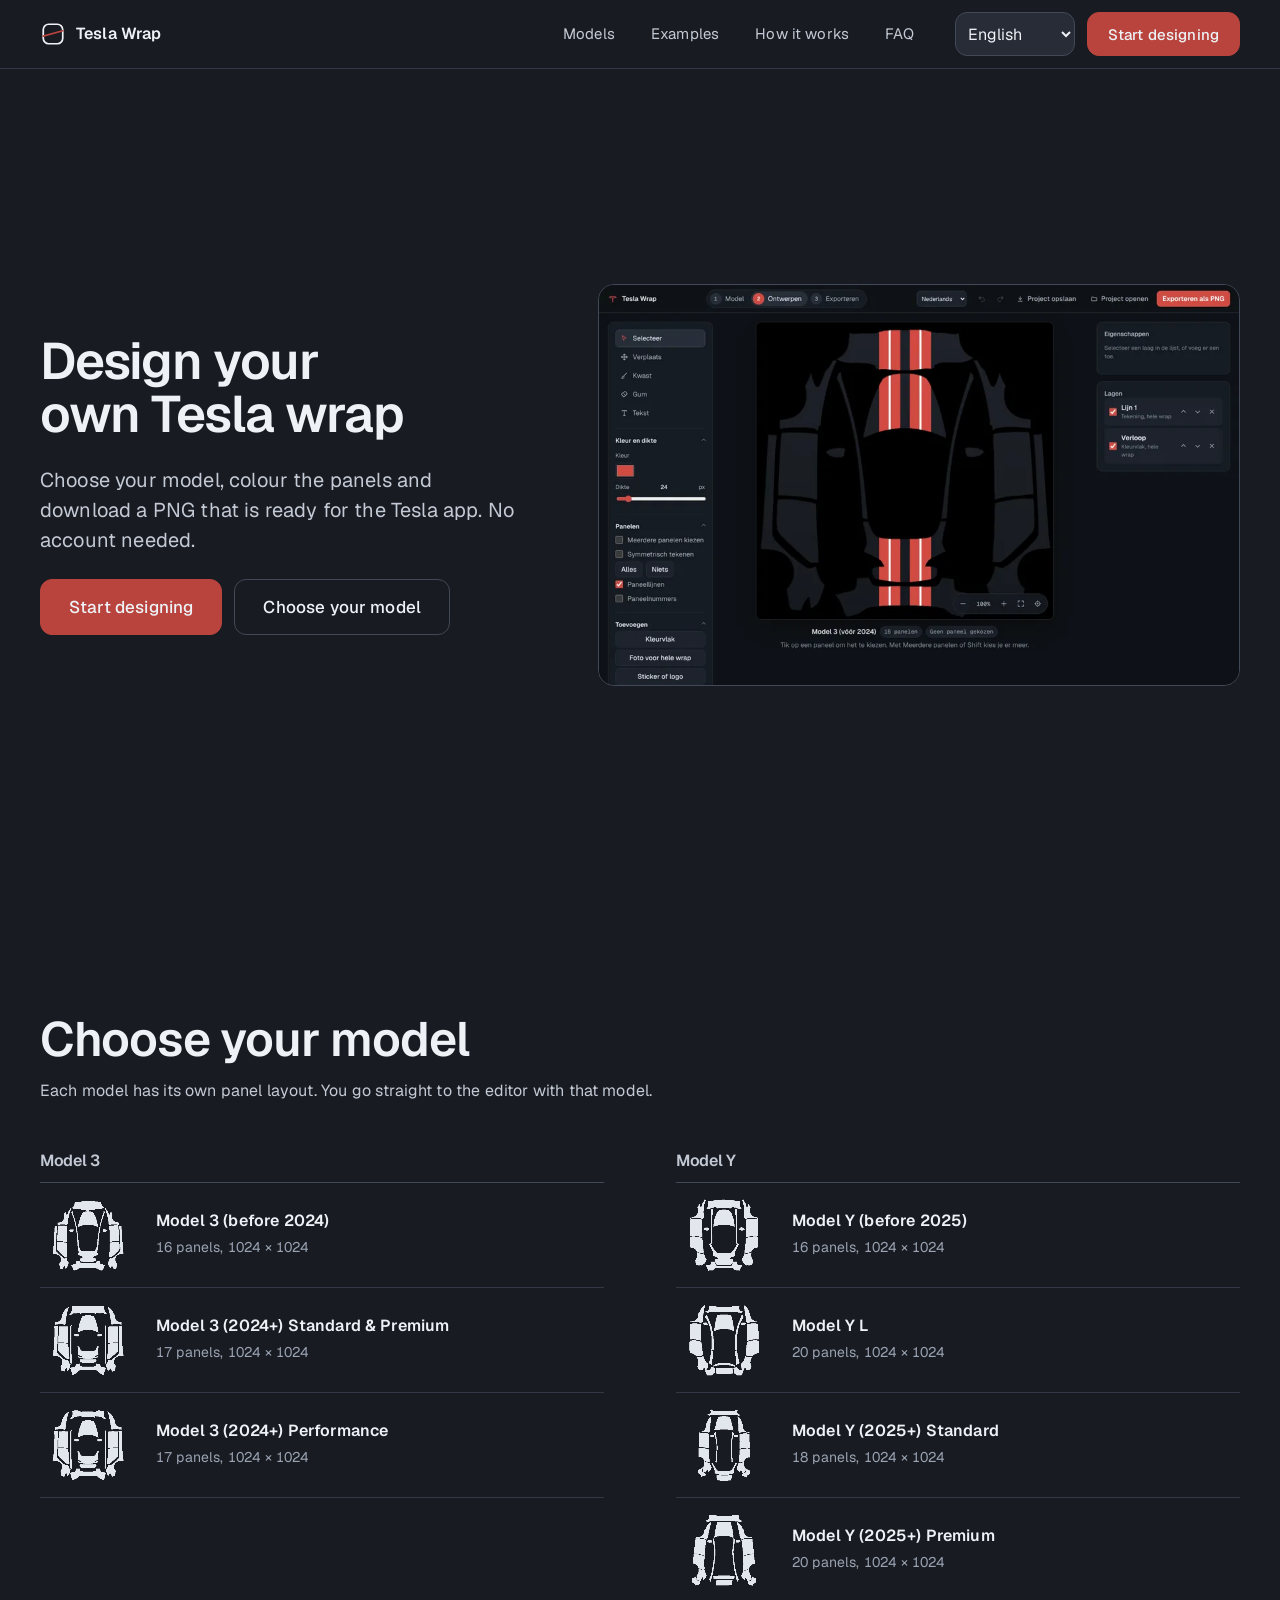
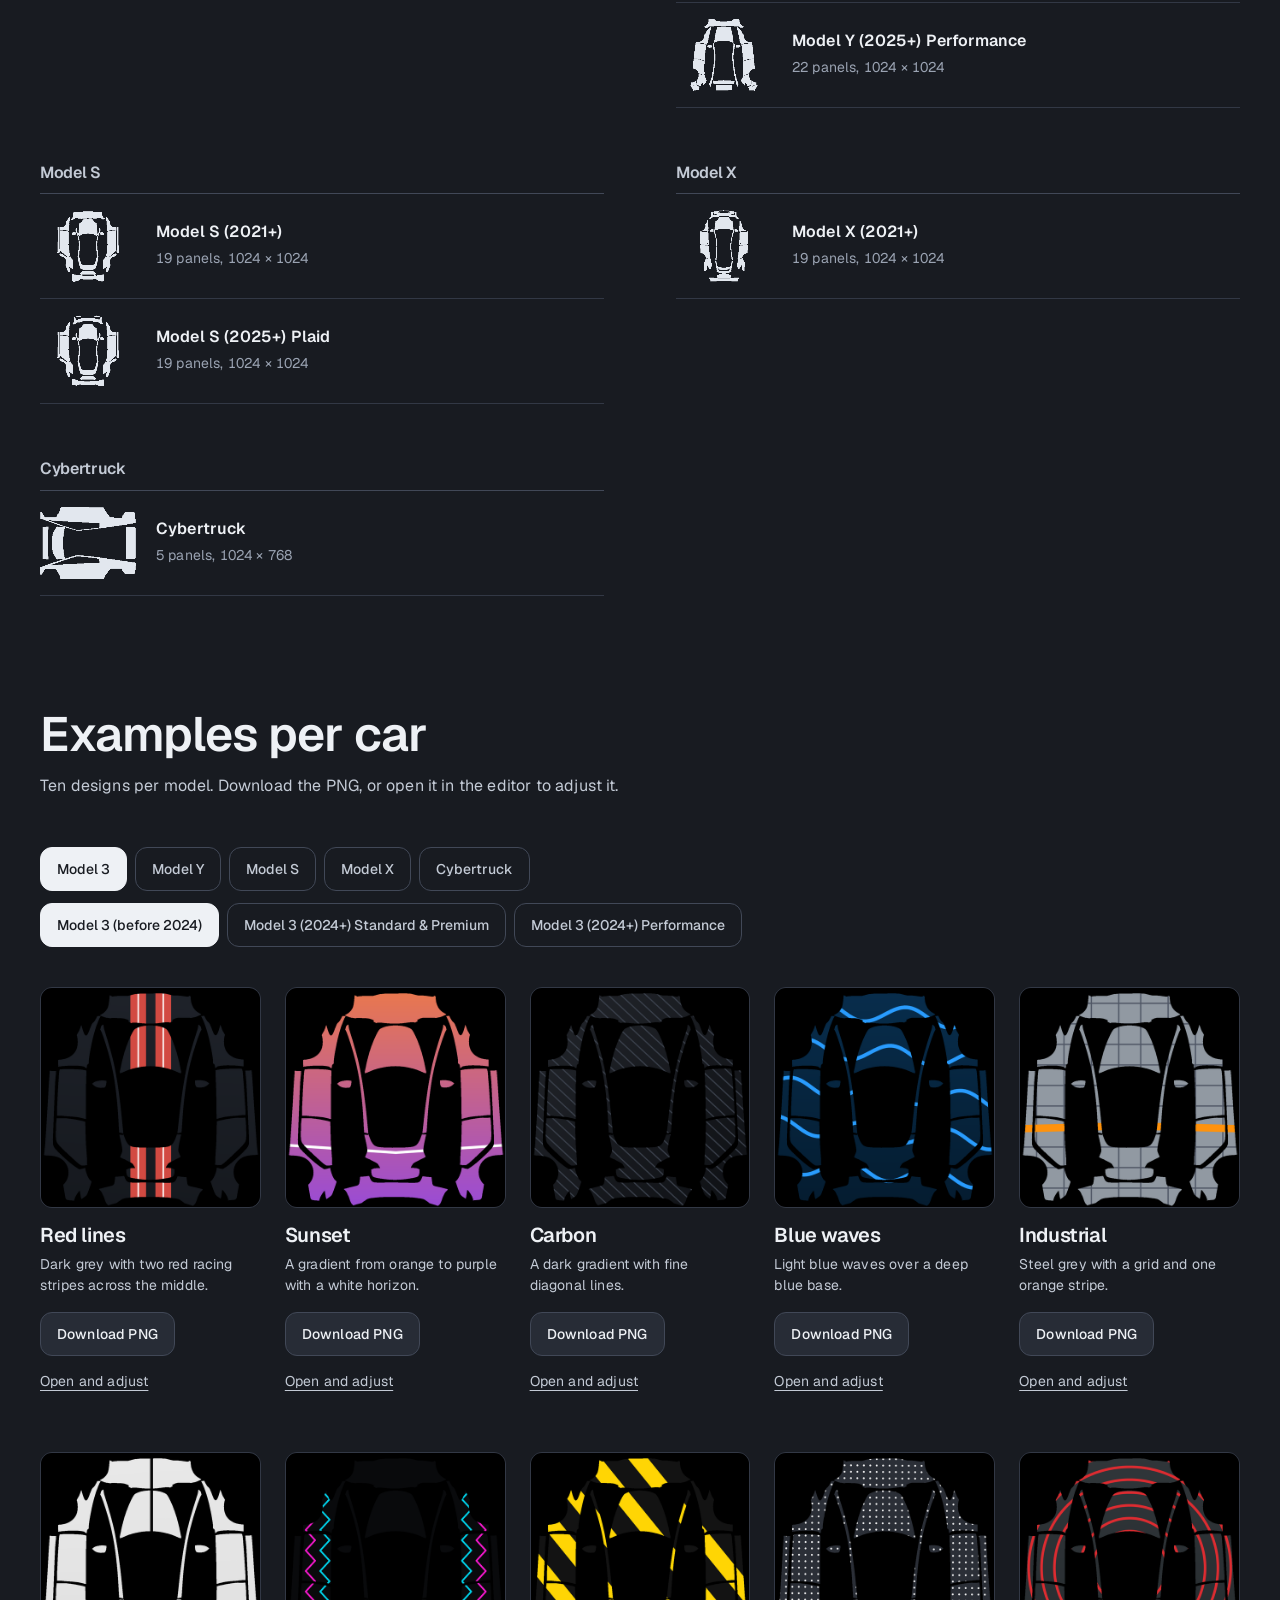
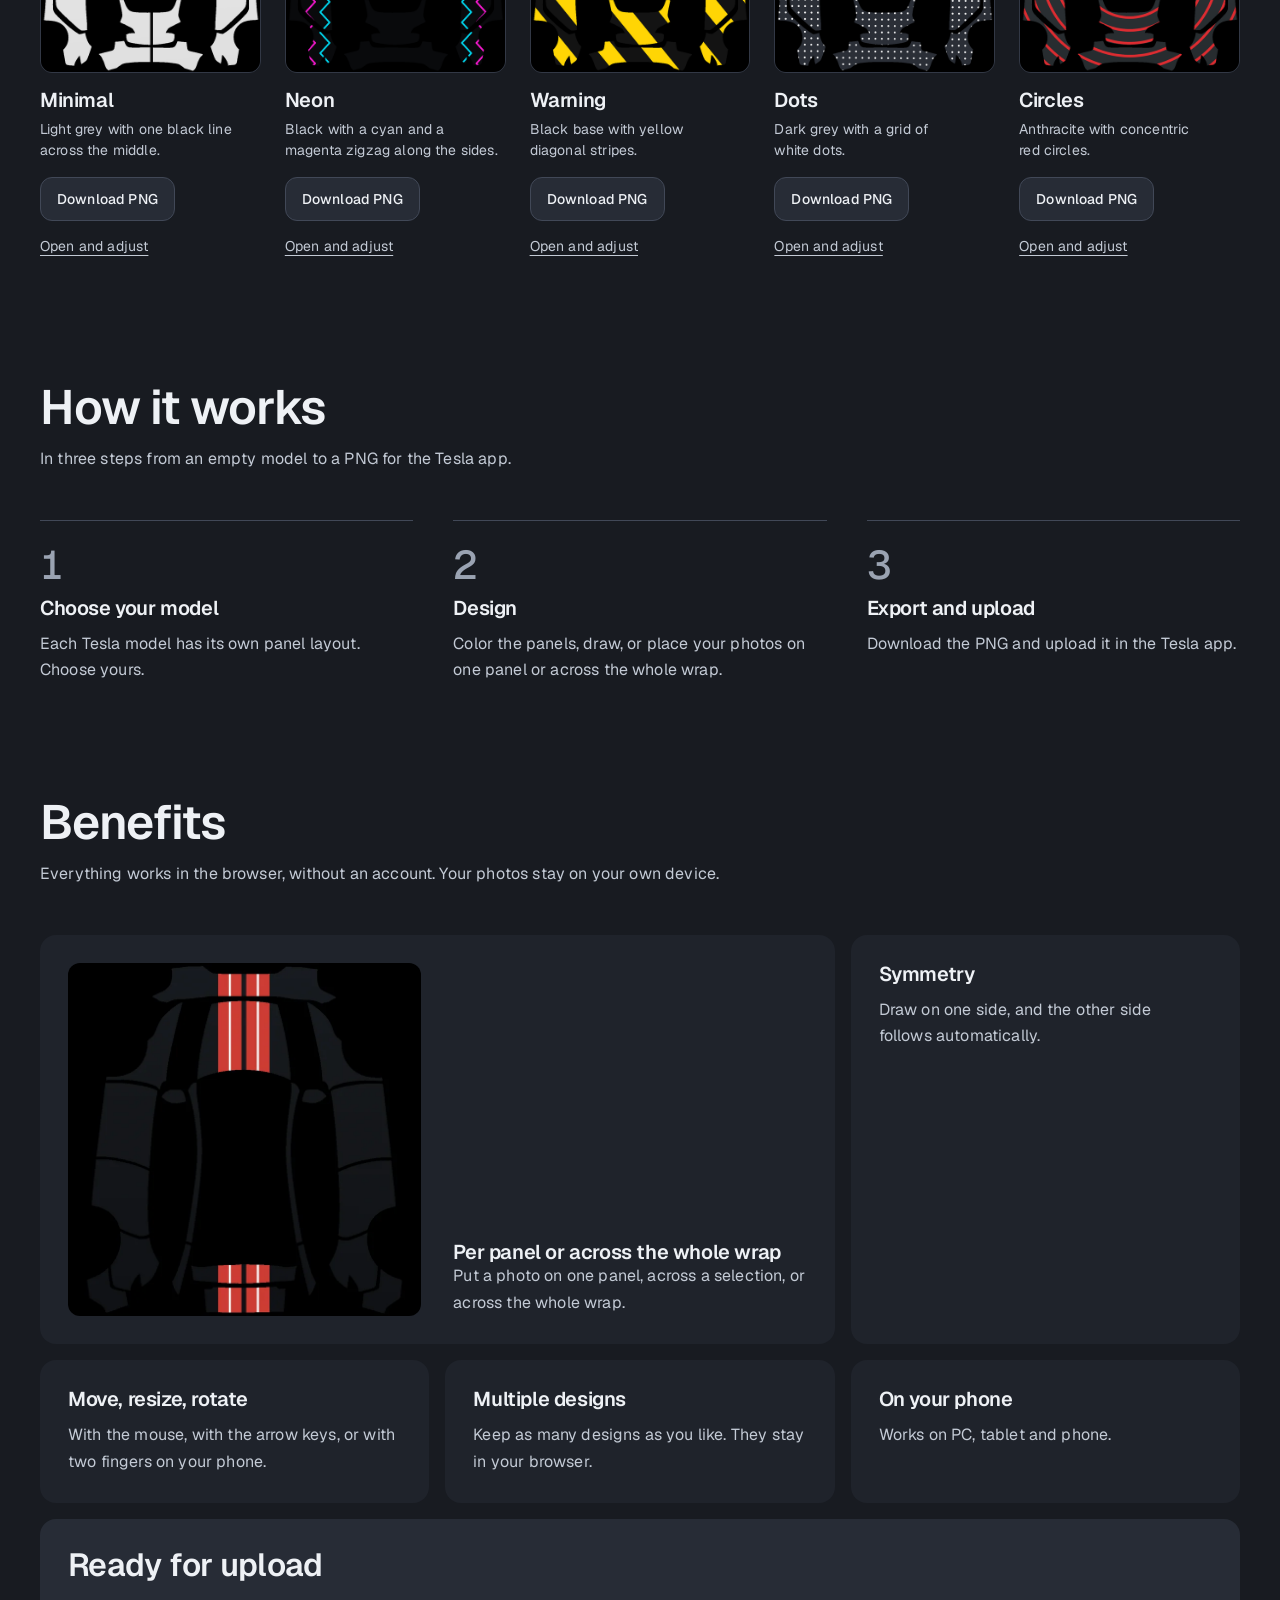
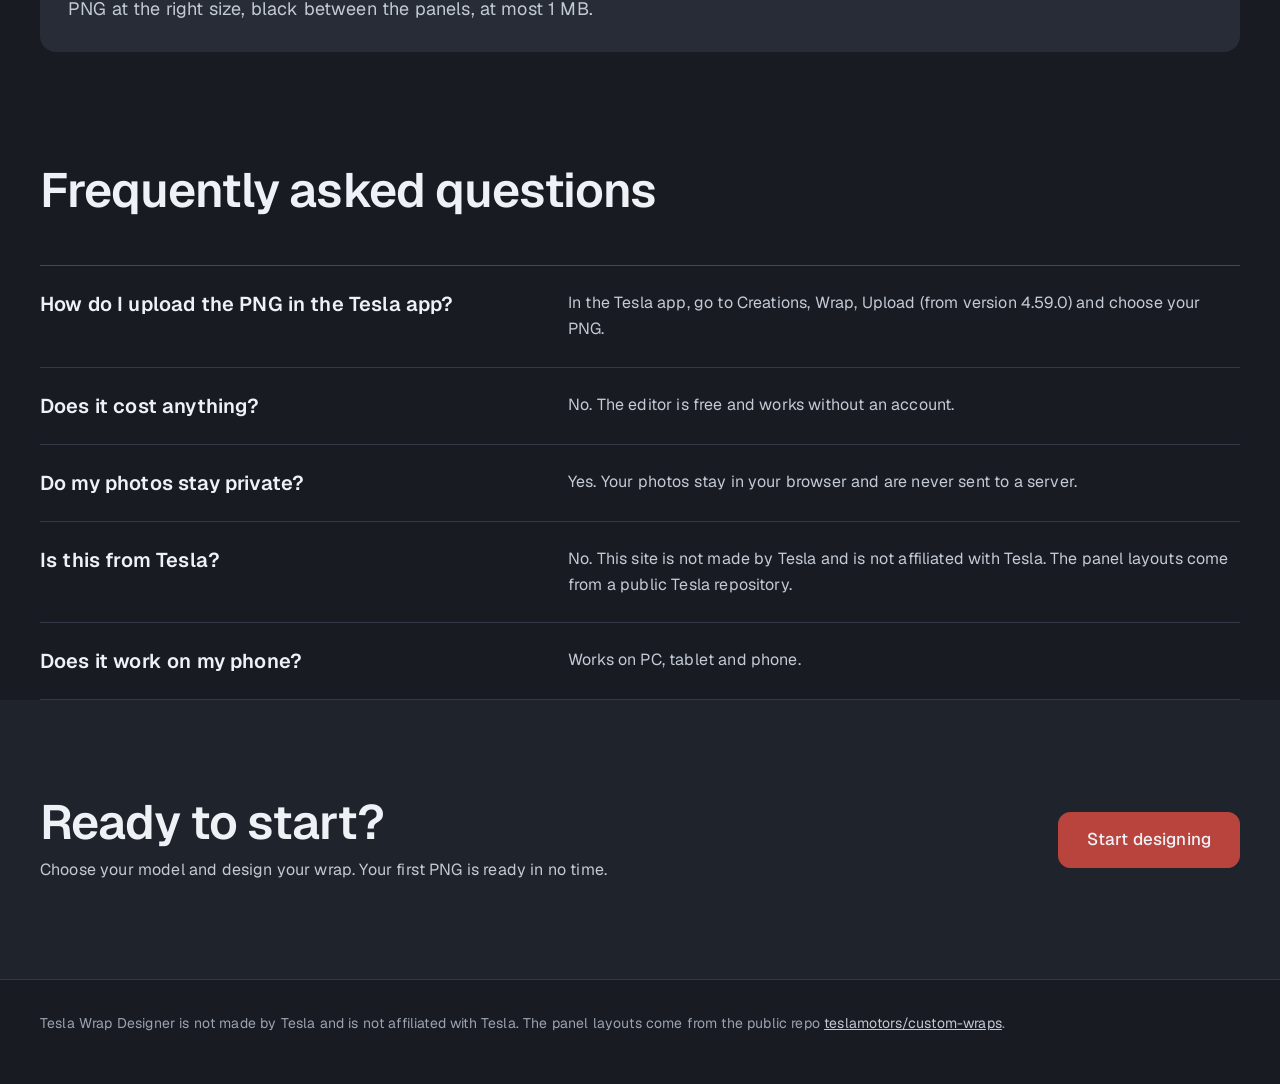
==== commit b1b0d73f: "Redesign the landing page from the design skills - Structure: hero with the real editor; a model lis" ====
--- a/index.html
+++ b/index.html
@@ -6,7 +6,7 @@
   <meta name="description" content="Ontwerp je eigen Tesla-wrap in de browser en download hem als PNG, klaar voor de Tesla-app. Bekijk de voorbeelden in de galerij.">
   <meta name="theme-color" content="#181b21">
   <title>Tesla Wrap Ontwerper</title>
-  <link rel="icon" href="data:,">
+  <link rel="icon" href="favicon.svg" type="image/svg+xml">
   <link rel="stylesheet" href="css/landing.css">
 </head>
 <body>
@@ -15,7 +15,7 @@
   <header class="site-head">
     <div class="wrap head-row">
       <a class="brand" href="/" aria-label="Tesla Wrap Ontwerper, startpagina">
-        <svg class="logo" viewBox="0 0 24 24" aria-hidden="true"><path d="M3.5 8.2c2.3-2.6 14.7-2.6 17 0-2.3 2.2-14.7 2.2-17 0z"/><path d="M12 10.5v9"/></svg>
+        <svg class="logo" viewBox="0 0 24 24" aria-hidden="true"><rect x="3" y="3" width="18" height="18" rx="5"/><path d="M3 14 21 9"/></svg>
         <span>Tesla Wrap</span>
       </a>
       <nav class="site-nav" aria-label="Op deze pagina">
@@ -66,7 +66,7 @@
         </div>
         <div class="filters" id="group-filters" role="group" aria-label="Filter op auto"></div>
         <div class="filters variant-filters" id="variant-filters" role="group" aria-label="Filter op model"></div>
-        <div class="cards gallery-grid" id="gallery-grid" aria-live="polite"><p class="muted">Voorbeelden laden…</p></div>
+        <div class="gallery-grid" id="gallery-grid" aria-busy="true"></div>
       </div>
     </section>
 
@@ -76,10 +76,10 @@
           <h2 id="hoe-title">Hoe het werkt</h2>
           <p>In drie stappen van een leeg model naar een PNG voor de Tesla-app.</p>
         </div>
-        <ol class="how">
-          <li><span class="num" aria-hidden="true">1</span><strong>Kies je model</strong><p>Elk Tesla-model heeft zijn eigen paneelindeling. Kies het jouwe.</p></li>
-          <li><span class="num" aria-hidden="true">2</span><strong>Ontwerp</strong><p>Kleur de panelen, teken, of zet je foto's op één paneel of over de hele wrap.</p></li>
-          <li><span class="num" aria-hidden="true">3</span><strong>Exporteer en upload</strong><p>Download de PNG en upload die in de Tesla-app.</p></li>
+        <ol class="steps">
+          <li><span class="step-no" aria-hidden="true">1</span><h3>Kies je model</h3><p>Elk Tesla-model heeft zijn eigen paneelindeling. Kies het jouwe.</p></li>
+          <li><span class="step-no" aria-hidden="true">2</span><h3>Ontwerp</h3><p>Kleur de panelen, teken, of zet je foto's op één paneel of over de hele wrap.</p></li>
+          <li><span class="step-no" aria-hidden="true">3</span><h3>Exporteer en upload</h3><p>Download de PNG en upload die in de Tesla-app.</p></li>
         </ol>
       </div>
     </section>
@@ -90,44 +90,65 @@
           <h2 id="voordelen-title">Voordelen</h2>
           <p>Alles werkt in de browser, zonder account. Je foto's blijven op je eigen apparaat.</p>
         </div>
-        <div class="features-grid">
-          <article><h3>Per paneel of over de hele wrap</h3><p>Zet een foto op één paneel, over een selectie, of over de hele wrap.</p></article>
-          <article><h3>Symmetrie</h3><p>Teken aan één kant, en de andere kant volgt automatisch.</p></article>
-          <article><h3>Verplaatsen, vergroten, draaien</h3><p>Met de muis, met pijltjes, of met twee vingers op je telefoon.</p></article>
-          <article><h3>Meerdere ontwerpen</h3><p>Bewaar zoveel ontwerpen als je wilt. Ze blijven in je browser staan.</p></article>
-          <article><h3>Klaar voor de upload</h3><p>PNG op de juiste afmeting, zwart tussen de panelen, maximaal 1 MB.</p></article>
-          <article><h3>Op je telefoon</h3><p>Werkt op pc, tablet en telefoon.</p></article>
+        <div class="bento">
+          <article class="cell cell-wide cell-visual">
+            <img src="img/bento-wrap.webp" width="1024" height="1024" loading="lazy" alt="Een ontwerp dat met de editor is gemaakt.">
+            <div>
+              <h3>Per paneel of over de hele wrap</h3>
+              <p>Zet een foto op één paneel, over een selectie, of over de hele wrap.</p>
+            </div>
+          </article>
+          <article class="cell">
+            <h3>Symmetrie</h3>
+            <p>Teken aan één kant, en de andere kant volgt automatisch.</p>
+          </article>
+          <article class="cell">
+            <h3>Verplaatsen, vergroten, draaien</h3>
+            <p>Met de muis, met pijltjes, of met twee vingers op je telefoon.</p>
+          </article>
+          <article class="cell">
+            <h3>Meerdere ontwerpen</h3>
+            <p>Bewaar zoveel ontwerpen als je wilt. Ze blijven in je browser staan.</p>
+          </article>
+          <article class="cell">
+            <h3>Op je telefoon</h3>
+            <p>Werkt op pc, tablet en telefoon.</p>
+          </article>
+          <article class="cell cell-statement">
+            <h3>Klaar voor de upload</h3>
+            <p>PNG op de juiste afmeting, zwart tussen de panelen, maximaal 1 MB.</p>
+          </article>
         </div>
       </div>
     </section>
 
     <section class="section" id="vragen" aria-labelledby="vragen-title">
-      <div class="wrap narrow">
+      <div class="wrap">
         <div class="section-head">
           <h2 id="vragen-title">Veelgestelde vragen</h2>
         </div>
-        <div class="faq">
-          <details>
-            <summary>Hoe upload ik de PNG in de Tesla-app?</summary>
-            <p>Ga in de Tesla-app naar Creations, Wrap, Upload (vanaf versie 4.59.0) en kies je PNG.</p>
-          </details>
-          <details>
-            <summary>Kost het iets?</summary>
-            <p>Nee. De editor is gratis en werkt zonder account.</p>
-          </details>
-          <details>
-            <summary>Blijven mijn foto's privé?</summary>
-            <p>Ja. Je foto's blijven in je browser en gaan niet naar een server.</p>
-          </details>
-          <details>
-            <summary>Is dit van Tesla?</summary>
-            <p>Nee. De site is niet van Tesla en niet verbonden met Tesla. De paneelindelingen komen uit een openbare Tesla-repo.</p>
-          </details>
-          <details>
-            <summary>Werkt het op mijn telefoon?</summary>
-            <p>Werkt op pc, tablet en telefoon.</p>
-          </details>
-        </div>
+        <dl class="faq">
+          <div>
+            <dt>Hoe upload ik de PNG in de Tesla-app?</dt>
+            <dd>Ga in de Tesla-app naar Creations, Wrap, Upload (vanaf versie 4.59.0) en kies je PNG.</dd>
+          </div>
+          <div>
+            <dt>Kost het iets?</dt>
+            <dd>Nee. De editor is gratis en werkt zonder account.</dd>
+          </div>
+          <div>
+            <dt>Blijven mijn foto's privé?</dt>
+            <dd>Ja. Je foto's blijven in je browser en gaan niet naar een server.</dd>
+          </div>
+          <div>
+            <dt>Is dit van Tesla?</dt>
+            <dd>Nee. De site is niet van Tesla en niet verbonden met Tesla. De paneelindelingen komen uit een openbare Tesla-repo.</dd>
+          </div>
+          <div>
+            <dt>Werkt het op mijn telefoon?</dt>
+            <dd>Werkt op pc, tablet en telefoon.</dd>
+          </div>
+        </dl>
       </div>
     </section>
 
--- a/css/landing.css
+++ b/css/landing.css
@@ -1,4 +1,4 @@
-/* Geist en Geist Mono, zelf gehost (SIL Open Font License, zie fonts/LICENSE-Geist.txt). */
+/* Geist, zelf gehost (SIL Open Font License, zie fonts/LICENSE-Geist.txt). */
 @font-face {
   font-family: "Geist";
   font-style: normal;
@@ -20,30 +20,8 @@
   font-display: swap;
   src: url("../fonts/geist-latin-600-normal.woff2") format("woff2");
 }
-@font-face {
-  font-family: "Geist";
-  font-style: normal;
-  font-weight: 700;
-  font-display: swap;
-  src: url("../fonts/geist-latin-700-normal.woff2") format("woff2");
-}
-@font-face {
-  font-family: "Geist Mono";
-  font-style: normal;
-  font-weight: 400;
-  font-display: swap;
-  src: url("../fonts/geist-mono-latin-400-normal.woff2") format("woff2");
-}
-@font-face {
-  font-family: "Geist Mono";
-  font-style: normal;
-  font-weight: 500;
-  font-display: swap;
-  src: url("../fonts/geist-mono-latin-500-normal.woff2") format("woff2");
-}
-
-/* Startpagina: echt antraciet, één rode accent (alleen actie, focus en één moment), Geist.
-   Beweging is kort en zacht: transform en opacity, geen transition: all. */
+
+/* Startpagina: donker antraciet, één gedempte rode accent voor de actie, en Geist. */
 :root {
   color-scheme: dark;
   --bg: #181b21;
@@ -54,10 +32,10 @@
   --text: #eef1f5;
   --text-2: #c3cad5;
   --muted: #9aa3b2;
-  --accent: #d1463e;
-  --accent-hover: #cc3931;
-  --r-s: 8px;
-  --r-m: 12px;
+  --accent: #b8443d;
+  --accent-hover: #a33b34;
+  --r-control: 12px;
+  --r-box: 16px;
   --ease-out: cubic-bezier(0.23, 1, 0.32, 1);
 }
 
@@ -76,22 +54,22 @@
   margin: 0;
   background: var(--bg);
   color: var(--text);
-  font: 400 16px/1.6 Geist, system-ui, -apple-system, "Segoe UI", sans-serif;
+  font: 400 16px/1.65 Geist, system-ui, -apple-system, "Segoe UI", sans-serif;
+  letter-spacing: 0.01em;
   -webkit-font-smoothing: antialiased;
 }
 
 ::selection {
-  background: rgba(209, 70, 62, 0.35);
+  background: rgba(184, 68, 61, 0.4);
 }
 
 h1,
 h2,
-h3,
-h4 {
+h3 {
   margin: 0;
   font-weight: 600;
   letter-spacing: -0.02em;
-  line-height: 1.08;
+  line-height: 1.1;
   text-wrap: balance;
 }
 
@@ -118,33 +96,24 @@
 :focus-visible {
   outline: 2px solid var(--accent);
   outline-offset: 3px;
-  border-radius: 4px;
 }
 
 .muted {
   color: var(--muted);
 }
 
-.small {
-  font-size: 14px;
-}
-
 .wrap {
-  width: min(1200px, 100% - 48px);
+  width: min(1200px, 100% - 48px - env(safe-area-inset-left, 0px) - env(safe-area-inset-right, 0px));
   margin: 0 auto;
-}
-
-.narrow {
-  width: min(760px, 100% - 48px);
 }
 
 .skip-link {
   position: absolute;
-  left: 16px;
+  inset-inline-start: 16px;
   top: -56px;
   z-index: 100;
   padding: 12px 16px;
-  border-radius: var(--r-s);
+  border-radius: var(--r-control);
   background: var(--text);
   color: var(--bg);
   font-weight: 600;
@@ -185,12 +154,16 @@
   width: 26px;
   height: 26px;
   fill: none;
-  stroke: var(--accent);
+  stroke: var(--text);
   stroke-width: 1.6;
   stroke-linecap: round;
   stroke-linejoin: round;
 }
 
+.logo path {
+  stroke: var(--accent);
+}
+
 .site-nav {
   display: flex;
   gap: 4px;
@@ -201,8 +174,8 @@
   display: inline-flex;
   align-items: center;
   min-height: 44px;
-  padding: 0 14px;
-  border-radius: var(--r-s);
+  padding: 0 16px;
+  border-radius: var(--r-control);
   color: var(--text-2);
   font-size: 15px;
   text-decoration: none;
@@ -230,7 +203,7 @@
   min-height: 44px;
   padding: 0 20px;
   border: 1px solid var(--line-strong);
-  border-radius: var(--r-s);
+  border-radius: var(--r-control);
   background: var(--surface-2);
   color: var(--text);
   font: 500 15px/1 Geist, system-ui, sans-serif;
@@ -251,7 +224,7 @@
 .btn.primary {
   border-color: var(--accent);
   background: var(--accent);
-  color: #fff;
+  color: var(--text);
 }
 
 .btn.primary:hover {
@@ -272,6 +245,19 @@
 .btn.small {
   padding: 0 16px;
   font-size: 14px;
+}
+
+.text-link {
+  display: inline-flex;
+  align-items: center;
+  min-height: 44px;
+  color: var(--text-2);
+  font-size: 14px;
+  text-underline-offset: 4px;
+}
+
+.text-link:hover {
+  color: var(--text);
 }
 
 .lang-select {
@@ -280,11 +266,11 @@
   max-width: 120px;
   padding: 0 8px;
   border: 1px solid var(--line-strong);
-  border-radius: var(--r-s);
+  border-radius: var(--r-control);
   background: var(--surface-2);
   color: var(--text);
   font: inherit;
-  font-size: 14px;
+  font-size: 16px;
   cursor: pointer;
 }
 
@@ -294,28 +280,45 @@
   display: flex;
   align-items: center;
   min-height: calc(100vh - 68px);
-  min-height: calc(100svh - 68px);
-  padding: 64px 0;
-  border-bottom: 1px solid var(--line);
+  min-height: calc(100dvh - 68px);
+  padding: 56px 0;
 }
 
 .hero-grid {
   display: grid;
-  grid-template-columns: minmax(0, 1.15fr) minmax(0, 1.35fr);
-  gap: 56px;
+  grid-template-columns: minmax(0, 1fr) minmax(0, 1.3fr);
+  gap: 64px;
   align-items: center;
 }
 
 .hero-copy {
   display: grid;
   gap: 24px;
+}
+
+.hero h1 {
+  font-size: clamp(2.5rem, 4vw, 3.25rem);
+  line-height: 1.04;
+}
+
+.lead {
+  max-width: 50ch;
+  color: var(--text-2);
+  font-size: 1.25rem;
+  line-height: 1.5;
+}
+
+.hero-actions {
+  display: flex;
+  flex-wrap: wrap;
+  gap: 12px;
 }
 
 .hero-shot {
   margin: 0;
   overflow: hidden;
   border: 1px solid var(--line-strong);
-  border-radius: var(--r-m);
+  border-radius: var(--r-box);
   background: var(--surface);
 }
 
@@ -324,37 +327,46 @@
   height: auto;
 }
 
-.hero h1 {
-  max-width: 16ch;
-  font-size: clamp(2.5rem, 4.6vw, 3.75rem);
-  line-height: 1.04;
-}
-
-.lead {
-  max-width: 48ch;
-  color: var(--text-2);
-  font-size: 1.25rem;
-  line-height: 1.5;
-}
-
-.hero-actions {
-  display: flex;
-  flex-wrap: wrap;
+/* Eén moment bij het laden: de editor wordt als een wrap uitgerold. De tekst staat er meteen. */
+@media (prefers-reduced-motion: no-preference) {
+  .hero-shot {
+    animation: unroll 0.8s var(--ease-out) 120ms backwards;
+  }
+}
+
+/* Met weinig beweging alleen een korte overgang, zonder verschuiving. */
+@media (prefers-reduced-motion: reduce) {
+  .hero-shot {
+    animation: fade-in 0.3s ease both;
+  }
+}
+
+@keyframes unroll {
+  from {
+    clip-path: inset(0 100% 0 0 round 16px);
+  }
+
+  to {
+    clip-path: inset(0 0 0 0 round 16px);
+  }
+}
+
+@keyframes fade-in {
+  from {
+    opacity: 0;
+  }
+}
+
+/* --- secties ------------------------------------------------------------- */
+
+.section {
+  padding: 112px 0 0;
+}
+
+.section-head {
+  display: grid;
   gap: 12px;
-  margin-top: 16px;
-}
-
-/* --- secties ------------------------------------------------------------- */
-
-.section {
-  padding: 96px 0;
-  border-bottom: 1px solid var(--line);
-}
-
-.section-head {
-  display: grid;
-  gap: 12px;
-  margin-bottom: 40px;
+  margin-bottom: 48px;
 }
 
 .section-head h2 {
@@ -362,52 +374,47 @@
 }
 
 .section-head p {
-  max-width: 60ch;
-  color: var(--text-2);
-}
-
-/* --- autokeuze ----------------------------------------------------------- */
+  max-width: 65ch;
+  color: var(--text-2);
+}
+
+/* --- autokeuze: een lijst per auto, met het silhouet van elk model ------- */
 
 .model-groups {
   display: grid;
-  gap: 48px;
+  grid-template-columns: repeat(2, minmax(0, 1fr));
+  gap: 56px 72px;
 }
 
 .model-group h3 {
-  margin-bottom: 16px;
-  color: var(--text-2);
-  font-size: 1.125rem;
+  padding-bottom: 12px;
+  border-bottom: 1px solid var(--line-strong);
+  color: var(--text-2);
+  font-size: 1rem;
   font-weight: 600;
-  letter-spacing: -0.01em;
-}
-
-.cards {
-  display: grid;
-  grid-template-columns: repeat(auto-fill, minmax(216px, 1fr));
-  gap: 16px;
 }
 
 .model-card {
   display: grid;
-  gap: 12px;
-  padding: 16px;
-  border: 1px solid var(--line);
-  border-radius: var(--r-m);
-  background: var(--surface);
+  grid-template-columns: 96px minmax(0, 1fr);
+  align-items: center;
+  gap: 20px;
+  padding: 16px 0;
+  border-bottom: 1px solid var(--line);
   text-decoration: none;
-  transition: border-color 0.15s ease, background-color 0.15s ease;
-}
-
-.model-card:hover {
-  border-color: var(--line-strong);
-  background: var(--surface-2);
+}
+
+.model-text {
+  display: grid;
+  gap: 4px;
 }
 
 .sil-wrap {
   display: flex;
   align-items: center;
   justify-content: center;
-  height: 120px;
+  width: 96px;
+  height: 72px;
 }
 
 .sil-wrap canvas {
@@ -424,8 +431,15 @@
 
 .model-meta {
   color: var(--muted);
-  font-size: 13px;
+  font-size: 14px;
   font-variant-numeric: tabular-nums;
+}
+
+@media (hover: hover) and (pointer: fine) {
+  .model-card:hover .model-name {
+    text-decoration: underline;
+    text-underline-offset: 4px;
+  }
 }
 
 /* --- galerij ------------------------------------------------------------- */
@@ -438,14 +452,14 @@
 }
 
 .variant-filters {
-  margin-bottom: 32px;
+  margin-bottom: 40px;
 }
 
 .chip {
   min-height: 44px;
   padding: 0 16px;
   border: 1px solid var(--line-strong);
-  border-radius: 999px;
+  border-radius: var(--r-control);
   background: transparent;
   color: var(--text-2);
   font: 500 14px/1 Geist, system-ui, sans-serif;
@@ -459,27 +473,29 @@
 }
 
 .chip[aria-pressed="true"] {
-  border-color: var(--accent);
-  background: var(--accent);
-  color: #fff;
+  border-color: var(--text);
+  background: var(--text);
+  color: var(--bg);
 }
 
 .gallery-grid {
-  grid-template-columns: repeat(auto-fill, minmax(240px, 1fr));
+  display: grid;
+  grid-template-columns: repeat(auto-fill, minmax(220px, 1fr));
+  gap: 48px 24px;
 }
 
 .design-card {
   display: flex;
   flex-direction: column;
+  gap: 16px;
+  min-width: 0;
+}
+
+.design-thumb {
   overflow: hidden;
   border: 1px solid var(--line);
-  border-radius: var(--r-m);
-  background: var(--surface);
-  transition: border-color 0.15s ease;
-}
-
-.design-thumb {
-  background: #000;
+  border-radius: var(--r-control);
+  background: var(--surface-2);
 }
 
 .design-thumb img {
@@ -493,10 +509,9 @@
   flex: 1;
   flex-direction: column;
   gap: 8px;
-  padding: 16px;
-}
-
-.design-body h4 {
+}
+
+.design-body h3 {
   font-size: 1.25rem;
 }
 
@@ -509,128 +524,150 @@
 .design-actions {
   display: flex;
   flex-wrap: wrap;
-  gap: 8px;
+  align-items: center;
+  gap: 4px 16px;
   margin-top: auto;
-  padding-top: 12px;
-}
-
-/* --- hoe het werkt ------------------------------------------------------- */
-
-.how {
+  padding-top: 8px;
+}
+
+/* Tijdens het laden: vormen zonder tekst en zonder beweging. */
+.design-card.is-loading .design-thumb {
+  aspect-ratio: 1 / 1;
+  border-color: transparent;
+  background: var(--surface);
+}
+
+.design-card.is-loading .bar {
+  display: block;
+  height: 12px;
+  border-radius: 6px;
+  background: var(--surface-2);
+}
+
+.design-card.is-loading .bar.short {
+  width: 40%;
+}
+
+/* --- hoe het werkt: drie stappen, met de stap als tekstueel cijfer ------- */
+
+.steps {
   display: grid;
   grid-template-columns: repeat(3, minmax(0, 1fr));
-  gap: 32px;
+  gap: 40px;
   margin: 0;
   padding: 0;
   list-style: none;
 }
 
-.how li {
+.steps li {
   display: grid;
   gap: 12px;
+  align-content: start;
   padding-top: 24px;
   border-top: 1px solid var(--line-strong);
 }
 
-.num {
-  display: inline-grid;
-  place-items: center;
-  width: 36px;
-  height: 36px;
-  border-radius: 50%;
+.step-no {
+  color: var(--muted);
+  font-size: 2.5rem;
+  font-weight: 500;
+  font-variant-numeric: tabular-nums;
+  line-height: 1;
+}
+
+.steps h3 {
+  font-size: 1.25rem;
+}
+
+.steps p {
+  color: var(--text-2);
+}
+
+/* --- voordelen: een raster met cellen van verschillende formaten --------- */
+
+.bento {
+  display: grid;
+  grid-template-columns: repeat(3, minmax(0, 1fr));
+  gap: 16px;
+}
+
+.cell {
+  display: grid;
+  align-content: start;
+  gap: 12px;
+  padding: 28px;
+  border-radius: var(--r-box);
+  background: var(--surface);
+}
+
+.cell h3 {
+  font-size: 1.25rem;
+}
+
+.cell p {
+  color: var(--text-2);
+}
+
+.cell-wide {
+  grid-column: span 2;
+  grid-template-columns: minmax(0, 1fr) minmax(0, 1fr);
+  align-items: end;
+  gap: 32px;
+}
+
+.cell-visual img {
+  width: 100%;
+  height: auto;
+  aspect-ratio: 1 / 1;
+  border-radius: var(--r-control);
+}
+
+.cell-statement {
+  grid-column: 1 / -1;
   background: var(--surface-2);
-  color: var(--accent);
-  font-size: 15px;
-  font-weight: 600;
-  font-variant-numeric: tabular-nums;
-}
-
-.how strong {
+}
+
+.cell-statement h3 {
+  font-size: clamp(1.5rem, 3vw, 2rem);
+}
+
+.cell-statement p {
+  font-size: 1.125rem;
+  max-width: 60ch;
+}
+
+/* --- vragen: een lijst met vraag links en antwoord rechts --------------- */
+
+.faq {
+  margin: 0;
+  border-top: 1px solid var(--line-strong);
+}
+
+.faq > div {
+  display: grid;
+  grid-template-columns: minmax(0, 5fr) minmax(0, 7fr);
+  gap: 16px 48px;
+  padding: 24px 0;
+  border-bottom: 1px solid var(--line);
+}
+
+.faq dt {
   font-size: 1.25rem;
   font-weight: 600;
-}
-
-.how p {
-  color: var(--text-2);
-}
-
-/* --- voordelen ----------------------------------------------------------- */
-
-.features-grid {
-  display: grid;
-  grid-template-columns: repeat(3, minmax(0, 1fr));
-  gap: 40px 48px;
-}
-
-.features-grid article {
-  display: grid;
-  gap: 8px;
-  padding-top: 24px;
-  border-top: 1px solid var(--line);
-}
-
-.features-grid h3 {
-  font-size: 1.125rem;
-}
-
-.features-grid p {
-  color: var(--text-2);
-  font-size: 15px;
-}
-
-/* --- vragen -------------------------------------------------------------- */
-
-.faq {
-  border-top: 1px solid var(--line);
-}
-
-.faq details {
-  border-bottom: 1px solid var(--line);
-}
-
-.faq summary {
-  display: flex;
-  align-items: center;
-  justify-content: space-between;
-  gap: 16px;
-  min-height: 56px;
-  padding: 16px 0;
-  font-size: 1.125rem;
-  font-weight: 600;
-  cursor: pointer;
-  list-style: none;
-}
-
-.faq summary::-webkit-details-marker {
-  display: none;
-}
-
-.faq summary::after {
-  content: "+";
-  flex-shrink: 0;
-  color: var(--muted);
-  font-size: 24px;
-  font-weight: 400;
-  line-height: 1;
-  transition: transform 0.2s var(--ease-out);
-}
-
-.faq details[open] summary::after {
-  transform: rotate(45deg);
-}
-
-.faq details p {
-  padding: 0 0 24px;
-  max-width: 62ch;
+  line-height: 1.4;
+}
+
+.faq dd {
+  margin: 0;
+  max-width: 65ch;
   color: var(--text-2);
 }
 
 /* --- slot ---------------------------------------------------------------- */
 
 .closing {
-  padding: 88px 0;
+  padding: 96px 0;
   background: var(--surface);
-  border-bottom: 1px solid var(--line);
 }
 
 .closing-inner {
@@ -654,6 +691,7 @@
 
 .site-foot {
   padding: 32px 0 48px;
+  border-top: 1px solid var(--line);
   color: var(--muted);
   font-size: 14px;
 }
@@ -664,42 +702,75 @@
 
 /* --- tablet en telefoon -------------------------------------------------- */
 
+/* Onder 1024 px past de navigatie naast de knoppen niet op één regel; de knoppen blijven. */
+@media (max-width: 1023px) {
+  .site-nav {
+    display: none;
+  }
+
+  .head-actions {
+    margin-left: auto;
+  }
+
+  .bento {
+    grid-template-columns: repeat(2, minmax(0, 1fr));
+  }
+
+  .cell-wide {
+    grid-column: 1 / -1;
+  }
+
+  .cell-statement {
+    grid-column: 1 / -1;
+  }
+}
+
 @media (max-width: 900px) {
-  .features-grid,
-  .how {
-    grid-template-columns: 1fr 1fr;
-  }
-
-  .how li:last-child {
-    grid-column: 1 / -1;
-  }
-}
-
-@media (max-width: 900px) {
+  .hero {
+    min-height: 0;
+    padding: 40px 0 72px;
+  }
+
   .hero-grid {
     grid-template-columns: 1fr;
     gap: 40px;
   }
+
+  .hero h1 {
+    max-width: 16ch;
+  }
 }
 
 @media (max-width: 760px) {
-  .site-nav {
-    display: none;
-  }
-
-  .hero {
-    min-height: 0;
-    padding: 48px 0;
-  }
-
-  .section,
+  .model-groups,
+  .steps {
+    grid-template-columns: 1fr;
+  }
+
+  .steps {
+    gap: 32px;
+  }
+
+  .bento {
+    grid-template-columns: 1fr;
+  }
+
+  .cell-wide {
+    grid-template-columns: 1fr;
+    align-items: start;
+  }
+
+  .section {
+    padding-top: 80px;
+  }
+
   .closing {
-    padding: 64px 0;
-  }
-
-  .features-grid,
-  .how {
+    padding: 80px 0;
+  }
+
+  .faq > div {
     grid-template-columns: 1fr;
+    gap: 8px;
   }
 }
 
@@ -708,21 +779,23 @@
     display: none;
   }
 
-  .cards {
+  .gallery-grid {
     grid-template-columns: repeat(2, minmax(0, 1fr));
-    gap: 12px;
+    gap: 40px 16px;
   }
 
   .model-card {
-    padding: 12px;
+    grid-template-columns: 72px minmax(0, 1fr);
+    gap: 16px;
   }
 
   .sil-wrap {
-    height: 96px;
-  }
-
-  .gallery-grid {
-    grid-template-columns: 1fr;
+    width: 72px;
+    height: 56px;
+  }
+
+  .cell {
+    padding: 24px;
   }
 }
 
@@ -741,8 +814,7 @@
 @media (hover: hover) and (pointer: fine) {
   .site-nav a:hover,
   .chip:hover,
-  .model-card:hover,
-  .design-card:hover {
+  .design-card:hover .text-link {
     transition-duration: 0.15s;
   }
 }
@@ -756,21 +828,12 @@
   .btn:active {
     transform: none;
   }
-
-  .faq summary::after {
-    transition: none;
-  }
-}
-
-@media (prefers-reduced-transparency: reduce) {
-  .site-head {
-    background: var(--bg);
-  }
 }
 
 @media (prefers-contrast: more) {
   :root {
     --line: #4a5160;
+    --line-strong: #5a6172;
     --muted: #b4bcc8;
   }
 }
